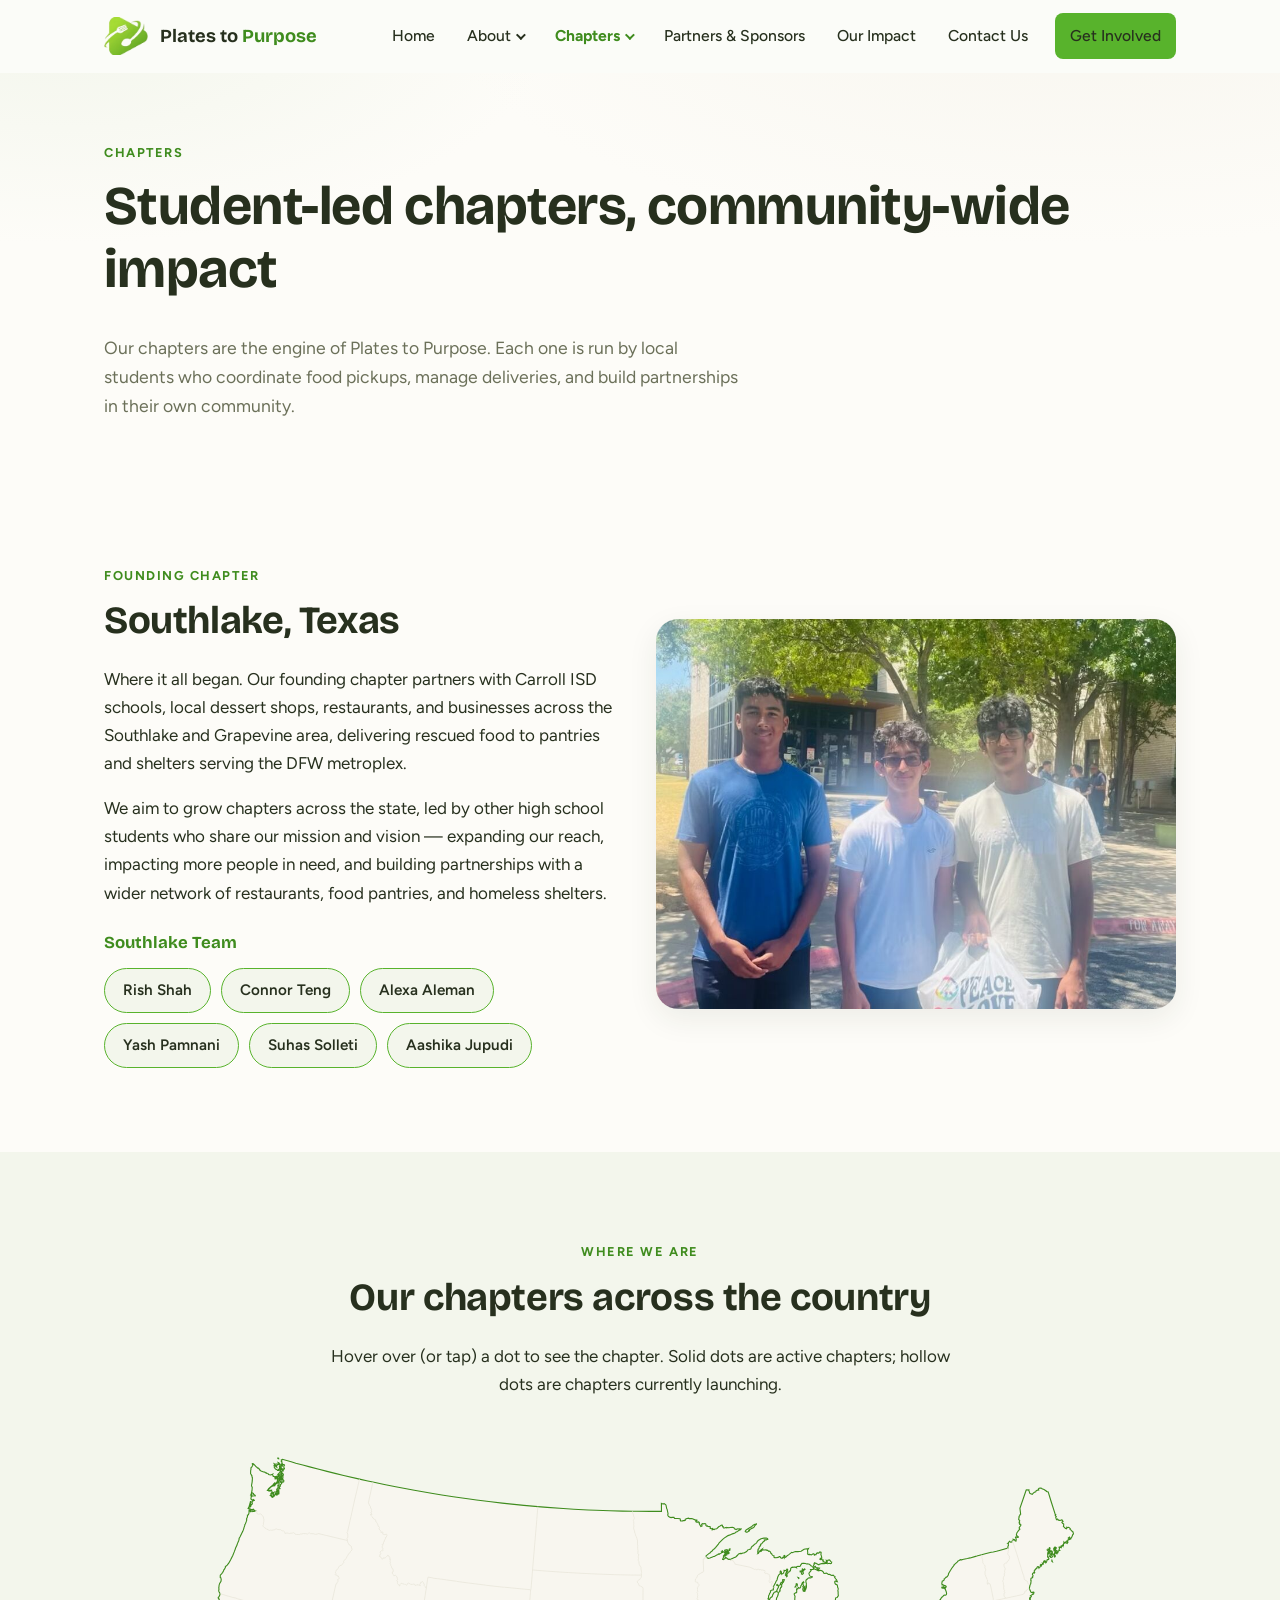
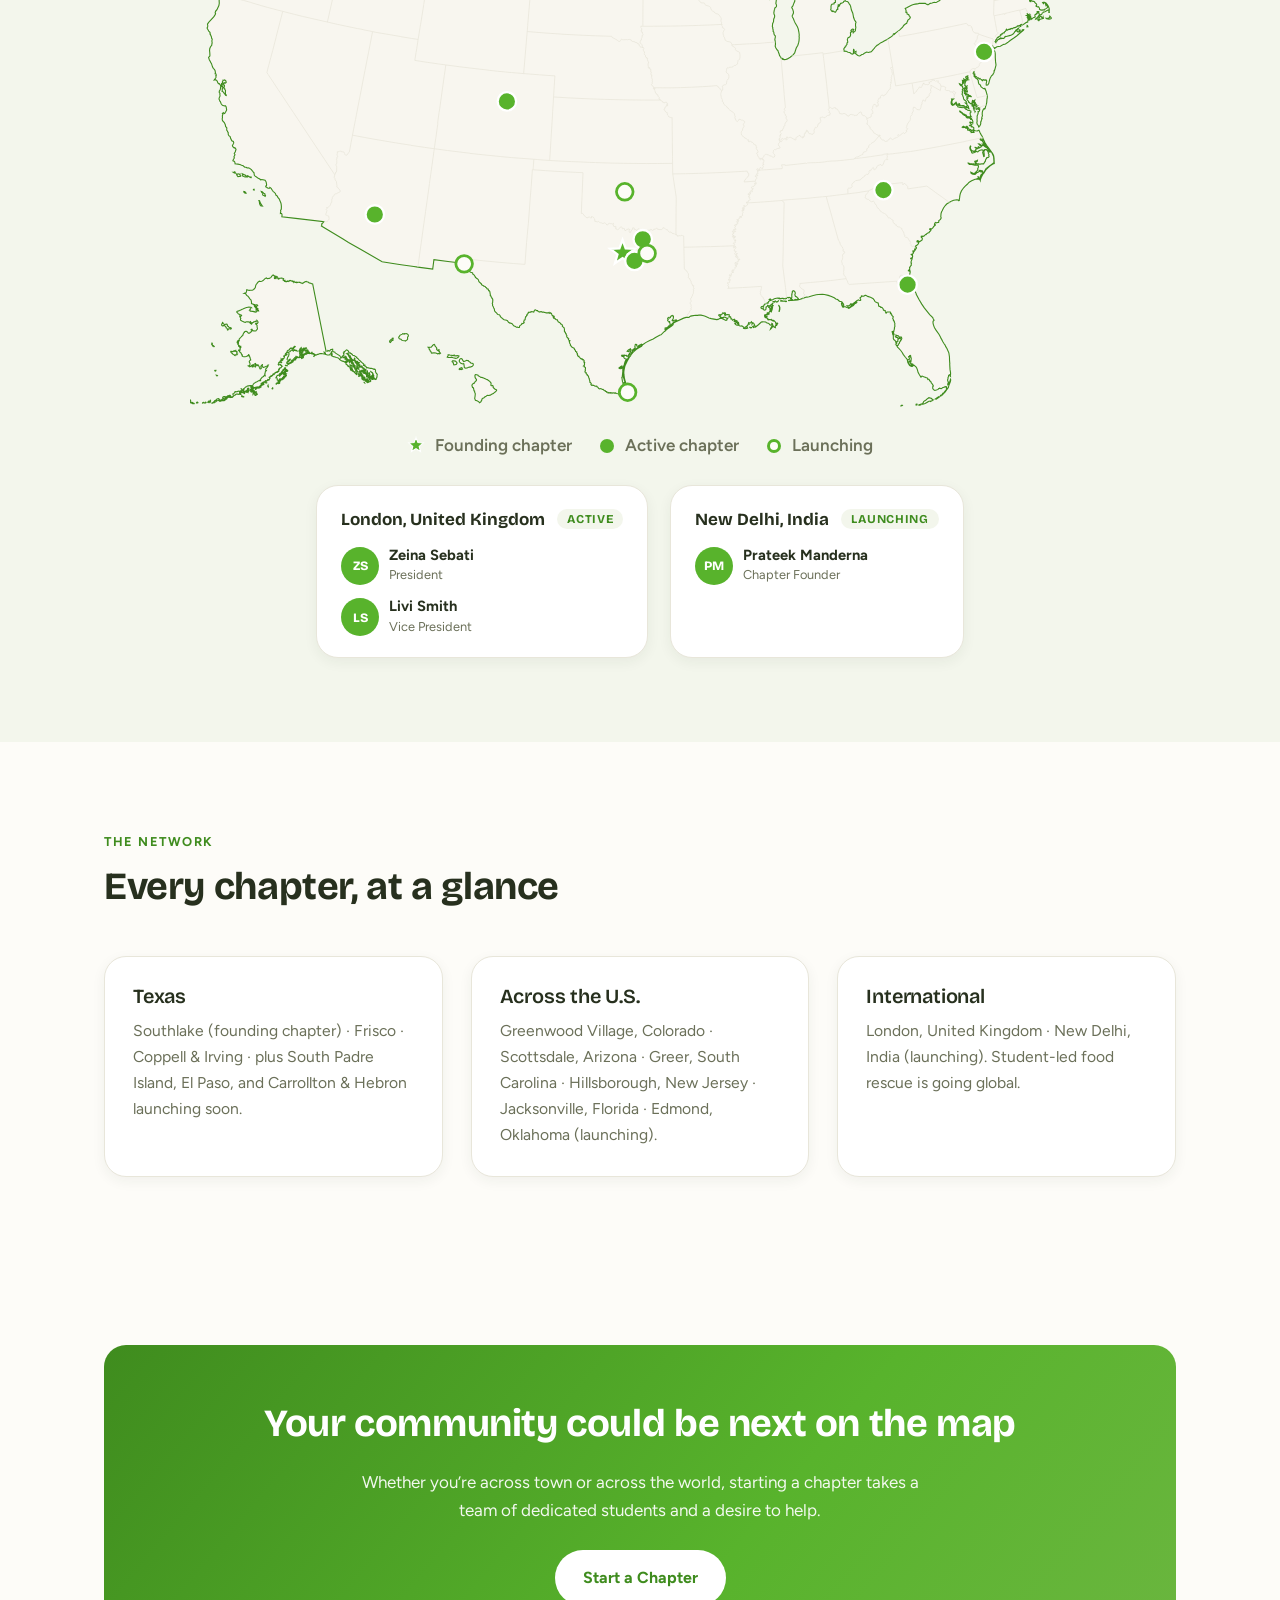
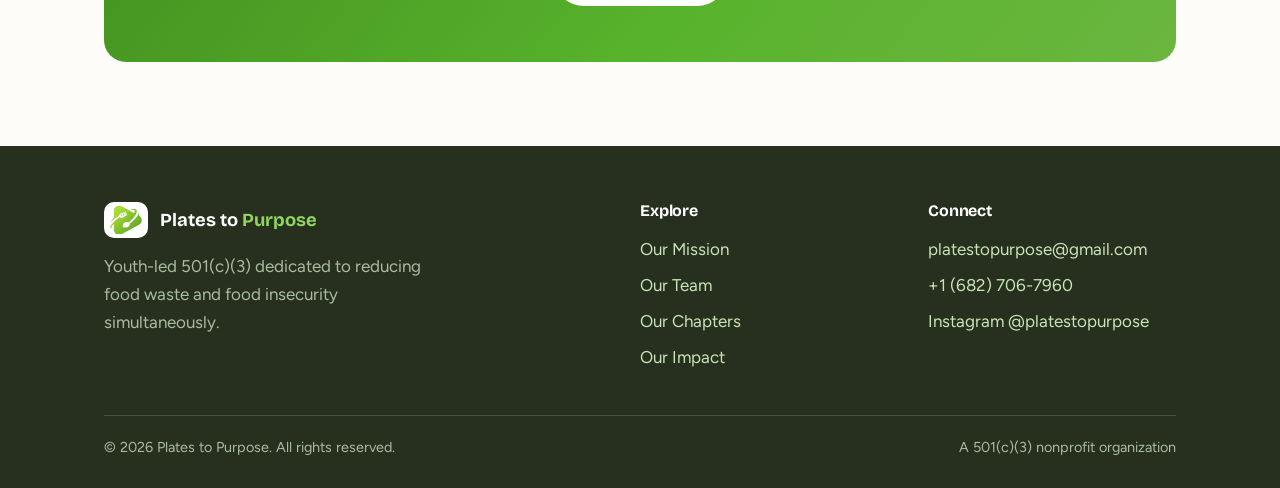
==== chapters.html @ 57e992ac "Plates to Purpose website: nine pages, interactive chapter map, PTP green theme" ====
<!DOCTYPE html>
<html lang="en">
<head>
  <meta charset="UTF-8">
  <meta name="viewport" content="width=device-width, initial-scale=1.0">
  <title>Our Chapters — Plates to Purpose</title>
  <meta name="description" content="Plates to Purpose chapters bring student-led food rescue to new communities.">
  <link rel="preconnect" href="https://fonts.googleapis.com">
  <link rel="preconnect" href="https://fonts.gstatic.com" crossorigin>
  <link href="https://fonts.googleapis.com/css2?family=Bricolage+Grotesque:wght@500;600;700;800&family=Figtree:wght@400;500;600;700&display=swap" rel="stylesheet">
  <link rel="stylesheet" href="css/styles.css">
</head>
<body data-page="chapters">

  <header class="site-header" id="site-header"></header>

  <main>

    <section class="page-hero">
      <div class="container reveal">
        <span class="eyebrow">Chapters</span>
        <h1>Student-led chapters, community-wide impact</h1>
        <p>
          Our chapters are the engine of Plates to Purpose. Each one is run by
          local students who coordinate food pickups, manage deliveries, and
          build partnerships in their own community.
        </p>
      </div>
    </section>

    <!-- ================= FOUNDING CHAPTER ================= -->
    <section class="section">
      <div class="container">
        <div class="grid-2" style="align-items:center;">
          <div class="reveal">
            <span class="eyebrow">Founding Chapter</span>
            <h2>Southlake, Texas</h2>
            <p>
              Where it all began. Our founding chapter partners with Carroll ISD
              schools, local dessert shops, restaurants, and businesses across
              the Southlake and Grapevine area, delivering rescued food to
              pantries and shelters serving the DFW metroplex.
            </p>
            <p>
              We aim to grow chapters across the state, led by other high school
              students who share our mission and vision &mdash; expanding our
              reach, impacting more people in need, and building partnerships
              with a wider network of restaurants, food pantries, and homeless
              shelters.
            </p>
            <!-- Southlake chapter members (names only). To update, edit this list. -->
            <div class="chapter-team">
              <div class="chapter-team-label">Southlake Team</div>
              <div class="chapter-team-names">
                <span>Rish Shah</span>
                <span>Connor Teng</span>
                <span>Alexa Aleman</span>
                <span>Yash Pamnani</span>
                <span>Suhas Solleti</span>
                <span>Aashika Jupudi</span>
              </div>
            </div>
          </div>
          <div class="photo reveal" style="aspect-ratio: 4 / 3;">
            <img src="assets/images/photo-volunteers-outdoors.jpg" alt="Southlake chapter volunteers outdoors">
          </div>
        </div>
      </div>
    </section>

    <!-- ================= CHAPTER MAP ================= -->
    <section class="section section--tint">
      <div class="container">
        <div class="section-intro section-intro--center reveal">
          <span class="eyebrow">Where We Are</span>
          <h2>Our chapters across the country</h2>
          <p>Hover over (or tap) a dot to see the chapter. Solid dots are active chapters; hollow dots are chapters currently launching.</p>
        </div>

      <!-- US map (AlbersUSA projection, viewBox 975x610), generated from
           the us-atlas dataset. To add a chapter dot: copy a <circle> below,
           set data-name, and adjust cx/cy (x grows east, y grows south —
           e.g. Southlake TX is at 468,441 and Hillsborough NJ at 860,223). -->
      <div class="map-wrap reveal">
        <svg class="us-map" viewBox="0 0 975 610" role="img" aria-label="Map of Plates to Purpose chapters across the United States">
          <path class="map-nation" d="M647.957,492.431L651.827,491.507L651.857,491.015L652.902,491.711L652.317,492.309L651.591,492.055L650.334,492.198L648.961,492.644ZM780.172,466.053L780.486,466.261L780.547,468.486L781.029,470.23L780.818,470.698L781.584,471.073L782.145,472.864L782.552,475.034L785.316,482.288L786.61,484.633L786.764,485.616L789.633,491.127L792.751,496.316L795.489,500.397L801.344,507.578L804.655,510.98L805.136,512.143L806.105,513.62L805.009,514.922L804.895,516.005L805.097,517.685L805.859,520.121L806.587,521.891L808.182,524.484L811.529,529.224L813.129,532.224L813.755,533.772L814.205,534.267L815.44,536.814L817.147,539.516L818.005,540.668L818.739,542.392L820.025,544.317L822.084,549.035L822.773,553.532L822.831,556.955L823.146,561.02L823.047,561.762L823.385,567.309L823.928,570.527L823.966,572.087L823.714,573.714L823.855,574.552L823.343,574.188L823.399,573.18L822.969,572.861L821.88,573.533L821.473,575.596L821.088,575.993L821.218,577.223L820.759,578.082L820.859,579.59L821.33,580.157L821.329,581.056L821.82,581.287L821.401,582.392L820.854,582.737L820.936,583.681L822.355,582.683L823.571,578.687L823.953,577.821L824.084,578.601L823.763,580.278L821.971,584.915L821.569,586.584L820.021,588.656L817.949,591.709L816.382,593.252L816.124,593.061L818.253,590.333L819.16,589.403L819.51,588.311L819.477,586.735L819.744,586.066L819.231,585.702L818.603,586.02L818.007,585.61L817.622,586.025L815.189,586.852L814.285,587.799L813.641,588.021L812.178,587.379L810.892,587.839L810.502,588.702L808.568,589.362L806.891,589.745L805.482,588.953L804.689,587.752L804.6,586.225L804.861,585.013L805.311,585L805.017,584.091L803.844,582.382L802.896,581.613L802.941,580.943L802.169,579.853L801.268,579.369L800.648,577.806L800.155,577.532L799.394,577.943L798.436,576.119L796.589,575.799L796.468,575.505L794.821,575.016L793.125,574.201L792.358,574.572L791.886,575.405L790.352,573.177L788.831,570.515L787.969,567.264L787.146,565.257L786.474,564.243L784.116,562.386L783.291,562.332L783.071,561.348L782.134,561.037L782.315,562.261L781.329,562.622L781.07,561.37L780.171,559.292L779.158,558.443L779.308,557.952L780.259,557.871L781.021,558.521L781.369,555.359L780.981,553.733L780.363,553.55L780.25,552.784L780.8,552.507L780.423,551.956L779.567,552.16L779.298,552.846L778.534,553.173L779.529,555.924L778.933,556.402L777.515,556.825L777.292,557.835L777.083,556.399L776.509,555.504L775.018,553.881L772.649,550.758L771.741,549.049L769.987,546.558L767.637,543.974L766.478,543.041L766.033,541.968L765.15,540.897L765.919,541.161L766.072,541.727L767.069,540.999L767.592,539.514L768.377,538.854L769.041,536.839L769.879,536.052L769.673,535.631L770.604,534.987L771.159,533.26L770.594,531.87L768.963,531.692L769.632,533.813L767.975,533.461L768.311,532.747L768.061,531.507L767.597,530.809L764.688,529.828L764.936,531.068L764.225,531.717L765.112,532.318L766.273,532.272L767.36,534.274L766.758,535.183L766.927,536.375L766.714,536.934L765.224,537.262L765.095,537.907L765.7,538.567L765.136,539.234L764.741,538.506L764.66,536.891L763.428,535.397L762.713,534.988L761.985,533.952L761.926,530.392L761.392,529.172L760.667,526.056L761.306,525.947L761.556,527.737L762.08,529.409L762.742,529.454L762.045,526.55L762.587,525.749L762.547,524.949L762.998,524.023L762.895,523.291L763.258,522.259L763.152,521.508L763.665,520.513L763.489,518.751L763.618,517.102L763.013,515.891L763.002,514.792L762.002,514.363L762.172,513.514L761.239,511.503L761.914,510.151L760.132,508.239L760.26,507.611L759.547,506.63L758.833,506.67L759.097,505.985L758.894,505.05L758.366,504.868L754.991,504.883L754.492,505.954L754.009,506.099L753.11,504.256L753.203,503.359L752.133,502.876L751.264,502.817L750.958,501.62L750.314,500.567L749.423,499.802L748.353,499.829L747.887,499.026L746.077,498.324L745.791,496.179L745.338,494.922L744.478,494.898L743.68,494.257L742.725,494.049L741.659,492.989L741.553,492.177L740.834,491.583L740.355,490.642L739.264,489.919L737.151,488.973L734.178,487.938L732.177,486.717L731.414,486.853L729.679,487.721L727.444,487.429L727.458,488.115L725.806,489.676L726.672,491.516L726.529,492.084L725.846,492.305L724.76,492.144L724.348,491.683L722.72,492.313L720.719,493.989L716.464,497.087L716.038,497.098L716.429,496.188L715.7,496.038L715.297,496.851L714.337,497.768L711.806,498.041L712.829,498.885L713.055,499.605L714.229,499.9L716.217,498.628L718.163,497.613L719.864,495.761L720.105,495.988L718.609,497.776L716.741,498.841L714.43,500.407L713.618,500.776L712.84,500.218L711.666,499.921L709.937,499.118L708.586,499.134L707.453,499.812L706.335,498.092L705.726,495.825L706.195,494.948L706.424,496.984L707.043,498.7L707.583,499.071L708.2,498.236L708.058,496.348L706.636,494.447L705.244,493.425L704.025,493.306L702.889,492.646L701.617,491.393L699.628,490.688L697.944,489.515L694.882,487.979L691.444,486.85L687.255,485.909L685.053,485.741L680.692,485.824L678.399,486.147L675.165,486.95L670.716,488.332L668.507,488.831L668,488.682L663.685,490.073L661.088,490.989L658.329,491.7L654.416,492.113L655.608,491.209L656.491,491.643L658.895,490.907L659.047,490.227L657.918,489.384L657.356,488.59L655.881,487.795L655.243,486.086L655.748,484.592L655.412,483.13L654.845,482.238L653.4,481.732L652.431,482.716L652.632,483.444L652.097,484.606L652.234,485.398L651.867,486.056L652.03,488.865L651.578,490.195L650.535,490.36L650.547,489.654L649.085,488.99L648.062,489.386L647.677,488.967L646.453,489.497L646.223,490.142L645.71,489.889L645.073,490.723L643.772,490.297L642.886,490.661L642.49,490.104L641.221,490.065L639.997,490.61L638.315,489.779L638.217,490.334L636.692,489.705L635.159,489.878L633.029,490.563L631.129,491.523L629.075,492.315L629.28,491.244L628.54,490.709L627.597,491.303L628.25,491.59L628.375,492.365L626.701,493.597L626.248,495.194L625.604,495.043L624.713,495.417L623.567,496.179L622.997,496.081L621.877,497.251L621.785,498L620.962,498.348L621.224,499.113L619.235,498.912L618.519,499.838L618.956,501.139L620.235,501.251L621.118,500.704L620.912,501.871L621.519,502.496L622.6,502.796L623.501,502.52L623.885,501.927L624.104,499.937L623.946,499.694L625.561,498.528L625.713,497.657L627.023,498.231L627.928,498.051L627.956,498.46L626.808,499.205L626.853,499.867L627.931,500.124L628.225,501.297L629.261,500.95L629.922,499.3L631.081,499.706L630.876,500.796L629.962,500.861L629.178,501.777L630.723,501.629L630.552,502.208L628.4,502.79L629.406,504.01L630.151,503.527L629.739,504.71L629.069,504.249L628.067,504.104L627.296,505.233L627.358,507.163L626.73,507.304L626.192,505.661L625.415,505.694L625.361,506.988L626.356,508.053L625.394,507.474L624.399,507.444L623.857,507.813L622.79,507.767L624.112,508.44L624.154,509.063L622.465,508.219L622.498,508.705L623.387,509.271L622.557,509.6L622.672,510.256L623.497,510.905L624.925,511.023L624.884,511.456L625.764,511.865L625.739,512.531L626.295,513.391L626.893,512.764L627.275,513.148L628.835,513.079L630.014,513.66L630.186,513.062L631.728,514.731L632.446,513.82L634.302,515.854L634.385,517L634.83,517.222L636.067,516.585L636.622,517.345L634.94,517.761L634.845,518.412L635.985,518.387L635.491,519.439L634.676,519.03L633.958,520.956L634.162,521.8L632.618,521.208L632.4,520.15L631.809,519.88L629.793,522.716L628.781,523.586L629.189,522.251L629.79,521.643L630.08,520.685L630.691,520.233L630.617,519.184L631.225,518.692L631.084,517.706L630.341,517.29L630.142,518.514L629.045,519.157L628.154,518.653L627.057,517.225L624.588,516.554L623.82,515.726L619.807,515.347L618.974,515.674L615.745,518.67L612.614,521.108L612.105,520.943L612.341,520.129L611.469,519.87L611.279,519.081L611.702,518.997L610.733,517.104L609.921,516.626L609.284,516.683L609.387,517.223L608.861,517.957L608.915,516.471L608.142,515.423L607.293,516.722L606.284,516.507L605.812,516.963L605.281,516.389L604.885,516.938L605.665,518.123L604.809,518.094L604.341,518.647L604.117,519.713L603.54,519.609L603.247,520.738L602.665,520.536L601.35,521.252L601.004,522.753L599.849,522.504L600.182,522.077L599.187,520.824L597.849,519.783L597.081,520.077L595.212,519.765L594.468,519.16L592.681,519.017L591.52,518.587L590.327,517.476L591.165,517.161L591.605,516.008L592.184,516.213L593.086,517.182L593.561,516.729L593.558,518.056L594.639,518.332L594.252,516.323L592.558,515.16L592.517,514.343L591.73,514.246L591.132,515.076L590.223,515.374L590.326,514.569L589.624,514.74L589.799,513.97L590.41,513.394L589.664,512.65L587.658,513.723L586.876,512.199L586.175,512.388L585.643,510.11L583.804,510.176L584.199,509.514L584.193,507.855L581.92,507.646L581.01,507.881L579.631,508.684L579.088,507.595L579.618,506.771L580.185,506.805L580.005,505.915L578.869,505.808L577.9,506.28L577.249,505.917L577.141,506.702L575.476,507.475L574.515,508.178L574.066,507.572L572.808,507.935L572.833,508.558L573.492,509.117L574.77,509.221L574.158,509.832L574.774,511.036L576.171,510.569L576.539,510.904L575.631,511.215L576.072,511.587L573.813,511.797L572.011,512.825L570.602,513.056L564.752,512.044L562.247,511.313L558.152,509.478L556.507,508.906L553.588,508.214L551.254,508.185L550.273,508.486L547.727,508.418L543.643,509.01L542.448,509.293L540.634,510.369L540.64,510.641L537.386,510.654L534.785,511.487L525.79,515.697L523.821,516.914L523.126,517.976L522.059,517.854L523.602,516.45L524.228,515.525L525.15,515.531L525.782,515.152L526.336,514.247L526.978,514.549L527.755,514.381L526.676,513.325L522.866,514.432L522.293,513.933L523.473,512.163L523.735,510.599L523.715,509.156L522.866,509.07L522.506,508.626L521.313,509.207L520.616,510.015L520.345,510.993L519.289,511.474L518.855,510.582L517.591,511.473L517.457,512.157L518.1,512.774L517.403,513.756L518.122,514.82L519.543,515.136L519.13,516.193L519.915,516.574L520.074,518.092L519.948,519.399L519.386,520.01L518.744,519.822L517.409,521.22L515.856,522.501L515.638,521.997L514.715,522.161L514.587,523.876L515.019,524.379L515.937,523.513L517.775,522.229L517.984,521.856L520.238,519.903L521.298,519.442L521.287,518.565L523.137,518.833L521.732,520.04L517.356,523.071L515.661,524.431L515.38,524.921L513.114,526.712L510.28,529.516L509.209,529.678L504.29,532.542L501.79,534.105L497.995,535.84L493.619,538.013L491.173,539.698L490.237,540.511L489.152,541.945L485.328,544.08L483.59,545.389L480.177,548.372L477.84,551.126L477.027,552.728L476.002,553.862L473.56,558.122L471.768,561.92L470.934,564.371L470.153,568.082L469.977,570.172L470.021,572.168L470.549,576.146L471.519,580.166L472.365,582.77L473.484,587.213L474.232,592.247L473.727,591.333L473.394,588.488L472.558,584.823L471.789,581.872L470.032,581.538L471.36,581.035L470.723,579.42L470.307,577.73L469.673,576.017L469.483,573.962L469.596,571.29L469.558,568.926L470.436,563.588L471.648,560.114L473.064,557.262L474.095,555.916L474.84,554.237L475.427,553.564L475.293,552.65L476.252,550.992L477.56,550.268L478.219,549.401L479.542,546.948L481.57,545.839L482.155,544.814L483.307,544.785L485.84,542.762L487.499,541.82L489.227,541.381L488.943,540.544L489.592,539.983L488.948,539.669L487.794,540.46L486.353,541.132L485.558,541.905L484.335,541.994L483.909,541.213L483.918,540.047L482.627,539.803L482.191,540.403L482.178,542.035L481.814,542.518L482.239,543.319L481.945,544.016L480.496,545.091L479.26,546.265L478.684,546.278L477.393,545.682L477.186,544.844L474.868,546.003L473.626,547.289L475.135,547.735L476.878,546.648L477.439,548.092L476.929,548.533L474.134,552.83L473.266,552.858L472.846,551.785L471.326,551.958L471.042,551.605L468.726,551.785L467.935,551.539L467.49,552.27L468.347,552.905L469.432,552.941L470.232,552.622L469.924,553.861L470.417,554.799L471.494,555.475L472.72,555.841L471.305,558.655L470.31,562.229L469.408,564.271L467.945,564.773L467.428,565.288L466.633,564.926L467.658,564.535L467.894,563.395L467.313,563.328L466.867,563.922L464.733,565.34L465.014,565.965L466.756,566.305L468.587,565.597L469.17,565.567L468.772,567.809L468.99,567.89L468.639,571.799L468.139,575.8L467.845,575.854L468.509,580.316L469.077,581.582L469.127,583.208L469.787,583.237L471.42,587.418L471.781,587.984L471.105,588.883L471.391,589.544L471.301,590.741L471.872,592.14L473.345,592.372L473.411,593.049L474.301,592.712L474.419,595.167L472.721,595.01L471.758,595.152L471.753,595.519L470.198,595.729L469.726,597.634L468.25,597.4L467.744,596.62L466.635,596.544L466.209,595.475L465.397,595.385L464.1,593.47L461.815,593.197L461.015,592.544L459.757,592.694L459.246,592.375L457.542,592.669L457.254,592.315L456.295,592.314L456.061,592.869L455.336,592.254L453.854,592.492L453.274,592.054L452.821,592.468L451.797,592.058L451.221,591.465L451.454,590.987L450.274,590.939L450.074,590.084L448.968,590.076L447.457,588.587L446.789,588.782L444.973,587.806L443.562,588.192L442.624,587.489L441.558,586.124L440.827,585.948L440.699,585.306L440.118,585.057L438.786,585.307L437.27,584.351L436.386,584.381L435.81,583.976L434.917,584.314L434.283,583.443L434.755,582.49L434.057,581.384L433.258,581.106L433.101,579.203L432.689,578.376L432.521,576.841L431.952,576.337L431.911,575.387L431.441,574.131L430.228,573.256L430.395,572.661L429.463,572.124L428.977,571.39L429.356,571.016L428.585,570.097L427.934,569.938L427.897,568.928L428.356,568.344L428.184,567.058L428.495,566.507L428.265,564.83L427.118,564.304L427.217,563.59L426.353,563.344L427.029,562.787L427.453,561.134L427.257,560.525L427.59,559.373L426.654,559.145L427.072,557.685L426.244,556.528L425.727,556.78L425.253,555.869L424.588,556.193L423.965,555.412L423.237,555.5L422.003,553.704L421.361,553.465L421.173,552.719L420.588,552.87L419.895,552.104L419.934,551.134L419.449,550.609L419.699,549.822L418.799,548.852L418.981,547.946L417.768,547.585L417.33,545.992L416.628,545.515L416.11,544.131L413.637,542.993L413.395,541.951L412.89,541.967L412.007,540.78L412.184,540.048L411.052,538.051L411.309,537.148L410.699,536.361L411.37,535.827L410.519,535.574L409.917,534.631L410.239,533.887L409.262,533.296L409.363,532.658L408.316,532.064L408.077,531.059L408.258,530.269L407.71,529.736L407.493,528.304L407.065,528.264L406.506,526.522L405.936,526.475L405.553,525.54L405.697,524.066L405.3,521.98L404.064,521.022L403.392,520.208L403.619,519.946L403.049,518.533L401.457,517.652L401.345,517.061L400.186,516.103L398.935,515.55L398.1,513.867L398.122,513.458L396.303,512.95L395.925,512.071L394.305,511.845L394.579,510.747L394.507,509.474L394.159,509.357L393.663,510.638L393.268,510.089L393.467,509.065L392.296,508.472L391.497,506.317L390.929,506.363L390.33,505.703L389.384,506.137L388.941,505.251L388.346,505.744L385.721,505.842L384.418,505.157L383.986,505.287L382.954,504.794L381.387,504.971L380.57,504.45L379.363,504.511L379.054,504.921L377.248,504.395L376.536,503.371L375.617,503.37L374.26,502.498L373.251,502.783L372.401,504.896L370.03,504.363L369.346,505.039L368.867,504.791L367.273,505.306L366.793,505.077L366.155,506.087L366.265,506.545L365.292,507.258L365.223,508.23L364.729,508.195L364.506,509.332L363.687,509.86L363.711,510.506L363.135,511.598L363.204,512.619L362.783,513.527L362.067,513.573L361.753,514.956L361.347,515.65L362.025,516.129L361.617,516.841L360.286,517.486L359.587,517.279L358.994,518.543L357.725,519.289L357.175,519.951L356.769,521.56L355.761,521.641L354.575,521.258L353.492,521.39L352.565,520.42L350.682,519.805L348.935,517.499L347.283,516.722L346.561,516.821L345.061,515.956L343.907,514.357L343.025,513.815L340.297,513.177L339.139,512.532L337.896,511.233L337.138,510.934L335.93,509.245L335.971,508.779L335.061,507.781L333.591,507.515L332.79,506.916L332.496,506.224L330.515,504.521L329.956,503.629L329.656,501.448L328.911,500.284L328.525,499.074L327.723,497.766L327.828,496.62L327.439,495.467L327.988,494.107L327.874,493.038L328.112,491.982L327.743,490.615L327.028,489.961L326.897,489.086L326.059,488.244L326.043,487.654L325.197,486.908L325.397,486.279L324.813,482.752L324.398,481.929L323.57,481.772L322.973,479.929L321.93,479.83L321.079,478.453L320.264,478.178L320.101,477.691L319.123,476.928L318.283,476.925L317.85,476.333L315.773,475.362L315.849,474.603L313.029,472.003L312.34,469.831L311.583,469.026L310.391,468.394L309.835,467.688L309.217,467.585L309.151,466.87L307.709,464.636L306.401,463.811L306.236,462.731L305.337,462.007L303.905,461.717L301.659,459.942L301.087,458.148L300.451,457.607L300.182,456.239L299.479,454.409L298.949,453.544L297.729,452.661L296.934,452.948L296.269,452.066L281.617,450.377L264.246,448.217L262.932,458.388L246.854,456.259L242.467,455.608L228.677,453.635L219.902,452.331L208.124,450.486L185.179,437.212L171.731,429.468L165.321,425.579L142.33,411.734L142.919,410.533L142.65,410.139L142.948,408.999L143.544,408.799L145.076,407.046L116.812,403.697L99.511,401.661L99.735,399.742L99.405,398.421L98.96,397.918L97.93,398.147L98.017,396.84L98.392,395.497L98.04,394.593L98.902,393.562L99.007,390.347L98.701,387.722L98.343,386.554L96.552,382.258L95.175,380.712L94.743,379.584L93.921,378.648L93.32,378.549L92.496,376.442L91.053,374.916L90.203,374.414L89.148,373.016L87.908,370.948L86.515,369.831L86.171,370.697L84.692,370.809L83.579,370.261L83.039,369.627L82.086,369.277L81.999,368.489L82.743,367.981L83.005,367.176L82.624,364.741L82.201,363.347L81.325,362.125L79.051,361.554L77.582,361.358L76.373,361.79L75.64,360.842L73.894,360.089L71.767,358.37L70.997,358.139L69.69,356.741L69.259,353.778L68.659,353.426L67.811,352.14L67.538,352.132L66.556,350.568L65.318,349.749L65.027,349.27L62.979,348.67L61.829,348.863L60.788,348.091L59.319,347.917L57.225,346.161L55.742,345.777L54.848,345.241L51.978,344.636L48.775,344.242L48.866,343.636L48.36,342.162L47.481,341.32L46.689,341.191L46.465,340.481L48.02,337.986L47.616,336.659L48.728,334.534L47.911,333.22L49.067,331.187L49.836,328.544L48.97,327.175L48.113,326.804L47.815,327.152L46.373,325.648L45.917,324.548L47.22,322.231L47.347,321.247L46.918,320.053L45.275,319.326L44.084,316.927L43.463,314.701L42.073,313.814L41.339,312.269L41.443,310.646L40.676,309.478L40.427,308.655L39.726,307.749L39.864,305.767L39.731,305.017L38.624,304.12L38.226,301.887L37.15,299.671L35.418,297.882L34.966,296.837L34.889,295.181L35.174,294.403L35.022,292.296L35.635,290.588L35.033,290.093L36.05,288.865L36.971,289.899L37.691,289.487L38.449,288.452L39.691,285.918L39.173,282.729L38.656,281.706L38.093,281.324L37.386,281.698L35.101,281.015L33.729,279.237L32.914,276.92L32.144,276.333L32.187,275.711L31.46,274.276L31.548,273.032L32.553,270.678L32.294,268.783L32.452,267.764L31.79,267.288L31.599,266.557L31.885,265.329L32.338,264.906L32.878,263.484L33.236,260.843L34.246,260.559L35.269,260.687L35.507,261.246L35.462,263.034L34.861,263.047L34.96,265.265L34.691,265.741L36.228,266.649L37.46,268.634L37.979,268.678L38.505,270.115L39.261,270.266L39.104,269.404L38.467,268.836L38.316,267.014L38.469,264.828L37.469,263.441L37.593,262.535L36.384,261.659L37.333,260.415L37.271,259.006L36.347,258.764L35.858,257.232L36.298,257.542L36.989,257.207L37.205,256.45L38.355,256.818L39.176,256.253L38.947,254.735L37.597,253.451L36.642,253.792L35.755,253.661L35.623,254.586L35.069,255.369L35.709,256.596L34.84,256.859L34.357,257.622L35.217,259.014L34.713,259.157L34.196,258.415L34.24,259.882L33.235,259.921L32.89,259.044L31.632,257.433L30.771,257.431L29.732,255.758L29.411,254.579L28.555,253.654L27.623,253.219L26.221,253.486L27.775,251.336L28.222,250.482L27.999,248.531L28.535,248.277L27.949,246.671L27.225,246.664L27.535,245.381L27.091,243.076L26.162,241.757L25.42,241.149L24.446,239.548L23.196,235.564L22.515,234.766L22.263,233.849L20.903,231.594L20.116,228.975L21.398,227.757L21.576,226.947L21.449,224.32L21.189,221.714L21.367,219.61L22.108,217.799L23.631,215.545L23.628,214.476L23.997,213.251L23.687,211.268L24.063,209.162L23.319,208.197L23.277,207.054L21.965,203.922L21.585,203.684L21.831,202.875L21.605,201.922L20.49,200.923L18.473,197.198L19.072,196.087L19.242,194.699L18.906,193.073L20.001,191.394L21.452,189.598L25.435,185.369L26.622,183.78L27.713,181.667L27.226,180.758L27.724,178.917L27.968,178.951L29.175,177.285L31.268,172.911L31.698,170.455L31.564,167.786L31.652,165.842L31.11,165.758L30.44,164.444L31.442,163.231L32.361,161.254L32.573,159.944L31.683,158.542L31.14,157.245L31.136,155.828L31.441,155.244L31.107,153.478L31.407,152.913L31.371,151.608L31.985,149.211L33.575,146.683L33.795,144.555L33.331,142.627L32.718,142.396L32.807,139.899L34.179,138.477L35.414,136.889L36.233,135.439L36.533,134.465L37.503,133.124L38.413,131.374L38.317,130.484L39.58,129.786L40.278,129.119L41.936,126.924L43.884,123.569L46.342,118.528L48.017,114.437L49.311,110.988L49.246,110.805L50.923,107.29L51.26,105.983L52.694,102.662L53.217,100.943L53.162,100.13L54.121,98.565L56.069,94.526L57.172,92.474L58.28,89.61L58.488,88.328L59.269,86.344L59.44,84.991L59.849,84.626L61.116,81.426L61.491,79.992L61.124,79.047L61.941,77.524L62.301,75.945L62.176,74.991L63.247,74.583L63.916,72.569L63.977,68.665L64.991,70.577L65.67,71.067L65.721,70.31L67.021,70.499L67.495,70.296L67.933,70.996L68.756,70.614L69.567,70.856L70.933,70.229L69.145,69.512L69.172,68.83L68.558,68.524L67.844,68.939L67.198,68.541L65.885,69.181L65.438,68.904L64.721,67.183L64.227,66.871L63.583,67.63L62.987,67.652L64.097,65.165L64.852,62.875L65.57,59.743L65.924,61.089L65.251,62.915L64.693,65.529L65.609,65.807L65.872,65.135L65.559,64.227L65.903,63.093L66.34,63.977L67.561,62.661L67.192,60.195L68.019,59.593L69.658,59.013L68.954,58.049L68.481,58.454L67.504,58.199L67.589,58.691L66.753,58.357L65.93,57.213L66.187,56.175L66.335,53.582L66.808,53.564L66.834,54.627L67.598,54.23L70.732,53.902L70.349,53.239L68.663,52.262L68.81,51.394L67.448,50.696L66.886,51.011L66.803,52.812L65.829,52.941L66.205,52.285L67.159,48.398L67.413,44.907L66.593,43.034L67.294,39.055L67.468,37.548L67.599,34.308L67.067,33.415L67.17,32.333L66.565,31.68L66.479,31.026L65.646,30.18L65.648,27.953L65.808,25.959L66.165,24.997L65.911,23.785L66.872,22.911L68.134,20.513L67.407,19.356L67.69,19L68.582,19.257L70.355,20.919L71.662,22.615L72.18,22.795L73.266,23.916L73.648,23.791L75.484,25.462L75.319,25.816L76.924,27.131L79.801,28.222L80.975,28.313L82.398,29.485L82.976,29.274L83.402,29.764L84.702,30.01L85.157,30.79L87.325,31.39L89.395,30.569L89.106,30.968L90.036,32.086L90.16,33.028L91.147,32.975L92.016,33.328L91.685,33.876L92.315,34.462L92.05,35.572L92.61,35.614L93.053,34.676L92.498,33.831L92.714,33.089L93.497,32.753L94.657,32.887L94.648,33.508L93.675,33.911L93.934,34.992L94.335,34.987L94.698,34.126L95.3,34.019L95.187,35.997L94.341,35.954L94.697,36.902L94.702,38.473L95.278,39.061L94.721,39.404L93.885,39.123L93.765,39.934L92.672,40.343L91.588,42.306L90.797,42.258L91.989,40.327L91.762,39.919L90.211,41.503L89.713,42.427L88.22,43.403L85.207,46.214L83.866,48.223L84.549,48.262L85.703,48.862L86.489,48.547L87.699,48.557L88.065,47.896L85.386,48.366L84.628,47.599L88.089,44.051L90.135,43.154L91.824,43.079L92.375,41.768L93.615,40.656L95.62,39.864L95.662,37.924L96.612,39.002L96.358,42.691L95.191,42.357L95.137,43.147L95.646,43.575L95.135,44.556L95.405,45.016L95.123,46.002L94.176,46.496L93.92,47.188L94.633,47.715L93.845,48.456L93.06,49.984L93.161,50.437L92.323,51.345L92.435,52.365L91.211,53.607L90.187,51.739L91.13,50.074L90.051,50.61L89.392,51.691L90.548,53.699L89.928,53.843L89.723,54.753L88.995,55.067L88.387,53.963L87.885,51.698L88.725,51.195L89.108,50.075L88.869,49.502L88.594,50.451L87.646,51.326L87.631,52.775L87.051,53.576L87.821,53.517L88.053,54.916L89.38,55.743L90.167,55.224L90.344,54.609L91.125,54.51L91.976,53.161L92.793,52.327L92.846,51.737L93.872,53.2L94.539,52.887L94.517,52.155L96.139,51.932L96.404,51L96.285,49.798L95.917,49.471L96.422,48.91L96.102,48.014L96.107,46.585L97.478,46.211L96.511,44.768L97.795,43.484L97.959,41.7L98.998,41.071L100.104,38.993L101.399,38.858L101.71,37.559L101.091,36.922L100.332,34.978L100.776,33.618L100.509,32.558L99.74,32.258L99.771,32.749L99.043,33.104L99.214,34.499L99.898,35.699L99.766,36.364L98.845,34.393L98.234,34.138L98.173,32.955L98.688,31.556L99.763,31.381L100.488,32.03L101.237,31.4L100.949,30.415L99.716,29.159L99.289,28.073L99.549,27.365L97.852,27.539L97.661,26.822L98.111,26.048L97.339,26.166L97.705,25.489L99.111,25.332L99.713,25.806L99.924,26.85L100.957,27.005L101.006,24.852L101.928,24.996L102.37,24.44L101.621,22.902L101.71,21.604L102.361,20.909L101.842,20.159L100.923,20.015L100.131,20.609L100.366,21.56L99.587,20.533L100.309,19.598L99.921,18.985L99.376,19.109L99.672,17.89L98.867,16.575L99.552,16.352L99.484,15.611L98.894,15.119L100.015,14.362L109.586,17.094L114.609,18.619L122.198,20.605L129.659,22.652L139.602,25.259L148.461,27.518L157.129,29.651L166.489,31.911L183.61,35.912L192.646,37.895L198.097,39.053L210.479,41.687L222.797,44.095L232.873,46.129L242.988,47.957L261.529,51.225L272.796,53.064L285.205,54.945L302.769,57.473L310.329,58.492L326.001,60.476L338.201,61.879L345.889,62.74L361.714,64.342L367.854,64.915L376.856,65.689L386.992,66.532L404.367,67.777L415.815,68.481L420.784,68.757L431.213,69.263L439.86,69.66L447.158,69.938L454.783,70.169L468.628,70.501L479.5,70.683L483.99,70.753L498.38,70.822L510.769,70.784L510.692,62.149L512.151,62.846L513.653,62.446L515.225,63.447L515.664,64.114L516.468,67.989L516.852,68.465L517.891,73.284L517.584,74.617L517.816,75.655L518.587,76.472L520.176,77.316L521.484,77.527L521.913,77.153L524.307,77.324L524.926,78.431L528.246,78.5L530.866,78.847L531.331,80.11L531.189,81.058L531.522,81.282L533.809,81.189L534.075,80.893L535.274,80.901L536.517,80.482L536.438,79.558L538.209,78.623L540.32,78.215L540.822,78.625L543.705,78.536L547.686,80.295L549.099,80.169L549.187,81.111L548.156,81.283L547.963,82.004L548.857,82.571L551.084,82.24L551.94,83.251L551.637,83.919L552,84.852L553.405,87.253L554.752,86.679L554.252,85.075L554.928,84.179L555.755,84.359L558.036,83.957L558.945,84.769L558.889,86.028L559.852,86.779L560.61,86.573L561.133,87.246L563.384,87.32L563.716,88.601L563.524,89.209L564.639,89.564L565.888,89.255L565.791,90.711L566.972,90.113L567.76,90.501L568.779,89.988L570.627,89.567L573.035,87.259L573.952,86.96L574.63,86.305L575.966,85.653L576.745,85.863L576.815,87.155L577.764,87.432L577.463,87.952L578.061,88.847L578.941,88.857L580.826,88.189L581.187,88.73L582.539,88.361L583.984,88.625L585.009,88.312L587.628,87.997L589.25,88.438L589.823,89.68L591.753,90.584L592.531,89.855L593.616,89.61L594.354,89.948L595.607,89.748L596.234,90.055L597.575,89.537L596.169,90.718L595.594,90.369L595.419,91.04L594.505,91.391L593.152,92.605L591.161,93.392L590.437,94.156L587.631,95.184L585.052,96.387L584.233,96.552L581.969,97.556L581.765,97.839L579.036,99.486L577.077,101.125L573.28,104.874L572.406,106.257L569.525,109.855L568.146,111.319L566.737,112.182L565.367,113.954L564.764,114.195L563.274,115.873L562.725,116.092L559.428,118.836L558.945,119.341L559.432,120.293L560.253,121.153L561.398,121.687L563.294,121.391L565.992,120.259L567.031,119.686L568.038,119.639L570.656,118.152L572.027,117.56L572.337,117.039L573.308,117.417L573.666,116.757L575.052,116.492L576.208,115.07L577.001,115.261L577.746,114.541L578.307,114.589L579.732,116.085L579.032,117.601L577.772,119.186L578.352,120.574L577.493,121.301L576.956,122.828L577.702,123.099L579.978,121.555L580.2,120.492L582.671,122.454L583.424,122.839L583.917,122.616L585.349,123.058L586.369,122.219L587.038,122.121L589.165,121.038L591.251,120.247L592.89,118.644L593.872,117.336L594.731,116.755L596.552,116.304L597.411,116.577L598.994,115.944L600.226,115.918L603.024,114.262L604.565,112.323L605.782,112.137L607.363,111.573L607.864,110.778L608.068,109.77L609.362,108.409L610.116,108.04L611.658,106.327L612.898,105.783L613.976,104.61L614.503,103.518L615.529,102.426L618.6,100.524L621.651,99.783L624.422,99.682L625.757,100.324L625.889,101.188L625.272,101.144L624.373,101.689L623.302,101.528L622.158,101.82L622.511,102.704L620.834,103.954L619.325,105.928L618.303,106.401L618.143,107.853L617.74,107.711L617.433,108.748L616.696,109.314L616.523,110.631L615.93,111.613L615.438,111.769L615.022,114.995L615.437,115.975L614.988,116.692L615.598,116.586L616.579,114.813L616.678,113.948L617.088,114.168L618.578,112.489L620.068,111.529L619.488,112.648L618.858,113.167L618.143,114.725L619.682,112.963L621.101,112.495L621.901,112.681L623.96,112.487L624.845,112.996L625.277,112.803L626.282,113.397L626.794,114.113L627.611,113.827L628.945,114.937L629.217,116.102L630.25,116.965L630.667,117.845L631.535,118.722L632.623,118.916L632.65,120.455L633.315,120.941L634.798,121.098L637.132,120.685L638.452,119.721L639.082,119.818L639.999,121.136L640.721,121.594L641.793,121.568L642.155,120.635L643.063,120.683L643.639,121.369L643.732,120.012L643.24,119.026L644.097,118.551L644.549,119.131L644.32,120.247L645.322,120.656L646.638,119.118L648.752,117.693L651.827,115.229L652.483,115.57L655.799,114.399L658.396,114.432L660.354,114.277L662.011,113.957L665.279,111.928L666.588,111.545L668.273,111.488L670.022,111.011L668.986,112.774L669.176,115.392L669.389,116.247L668.985,116.666L669.601,117.592L670.513,117.642L670.98,117.275L671.374,117.737L672.205,117.581L673.218,118.009L675.005,116.838L675.74,116.828L676.462,117.641L676.487,118.324L677.819,117.614L678.226,117.702L678.632,116.379L679.635,115.787L680.964,115.995L681.556,115.745L681.909,114.937L683.427,114.846L683.778,115.389L683.462,117.388L684.144,119.653L684.43,121.479L682.811,121.721L682.518,123.032L683.388,123.159L683.618,122.718L684.468,122.69L685.009,123.367L686.121,123.599L685.489,124.464L687.02,125.741L687.697,125.674L688.932,126.399L689.287,125.608L690.16,126.182L690.545,125.622L689.398,123.808L690.22,123.996L692.488,123.446L693.199,123.647L694.216,125.3L695.194,125.779L694.795,127.088L694.059,127.578L692.442,127.025L690.739,127.56L688.891,126.974L688.302,127.285L686.781,127.459L685.207,127.206L681.895,128.129L681.23,128.76L678.985,127.681L678.029,126.856L677.315,127.079L676.514,126.587L676.047,127.447L676.277,128.419L675.507,129.138L675.667,130.002L676.319,131.159L675.689,131.626L674.239,130.975L673.999,130.395L672.732,129.819L672.383,129.272L671,128.179L668.76,127.536L668.044,127.755L666.081,127.018L665.08,127.229L664.299,126.866L664.061,127.284L662.969,127.19L661.723,128.796L660.92,130.313L660.43,130.523L658.578,130.273L657.313,130.702L656.908,131.176L657.091,131.823L655.718,131.244L654.499,131.039L653.174,131.452L652.588,131.297L651.339,131.895L650.689,132.784L650.701,134.016L650.334,135.463L649.535,135.465L649.215,136.261L648,136.677L647.749,137.602L647.019,137.734L647.106,138.606L646.443,138.848L646.787,140.009L645.591,139.5L645.005,138.774L645.634,138.184L645.625,137.519L646.189,136.857L646.169,136.076L646.912,136.081L647.592,134.31L647.339,133.494L646.642,133.368L645.769,134.922L643.576,134.667L643.842,135.639L643.195,136.622L643.017,137.735L641.376,138.499L641.142,139.05L640.73,138.326L640.799,137.243L640.449,135.966L639.937,135.388L639.407,135.81L639.343,138.164L639.535,138.38L637.878,139.612L636.635,142.252L635.928,145.174L634.962,146.535L634.018,148.813L631.979,152.403L632.378,153.014L631.906,154.192L631.986,155.752L629.888,156.191L628.751,157.073L629.002,157.972L628.469,159.174L627.977,159.51L627.482,161.179L626.861,162.055L626.629,164.113L626.843,164.585L626.175,165.622L627.398,166.342L628.079,166.147L628.394,165.081L629.786,163.707L630.357,163.598L631.114,162.297L631.053,161.597L632.607,158.853L634.037,158.02L634.681,158.099L635.252,157.381L636.17,157.926L635.744,157.062L636.261,155.114L637.612,152.854L637.833,150.874L638.527,150.908L639.668,150.175L639.618,149.023L640.478,147.767L641.738,147.707L641.784,149.407L640.88,149.59L641.027,152.359L640.414,153.201L639.949,153.166L639.759,154.223L639.051,155.308L639.416,156.117L638.741,156.945L639.017,157.429L638.043,158.166L637.408,159.44L637.103,161.174L636.314,163.344L635.841,163.897L635.431,165.15L634.686,170.476L635.37,172.26L635.378,173.653L634.753,174.514L633.498,175.528L633.43,176.751L633.028,177.513L632.49,180.742L632.746,182.33L633.298,183.264L633.355,185.263L632.328,187.672L632.147,190.36L631.154,192.549L630.885,195.639L631.483,197.083L631.252,197.85L631.865,199.469L631.548,200.618L632.478,201.758L632.621,203.418L633.081,204.618L634.128,205.688L634.042,207.448L633.57,209.595L634.171,212.397L634.262,214.831L633.949,216.769L634.729,218.848L636.183,221.027L636.963,221.687L637.235,222.728L638.253,225.377L638.623,226.823L639.625,228.567L640.14,228.915L640.343,229.824L641.316,230.545L642.002,230.089L642.45,230.344L642.16,231.159L643.825,231.461L645.568,231.281L647.207,230.635L650.193,228.873L651.943,227.541L653.614,226.036L655.064,224.177L656.768,218.858L658.507,215.802L659.371,213.071L659.767,211.078L660.007,207.583L659.831,206.457L660.01,204.723L659.623,201.55L658.902,198.038L658.014,195.765L655.501,191.492L654.671,189.726L653.697,187.107L652.471,184.888L652.378,183.953L653.462,181.838L653.772,180.823L653.679,179.318L652.892,176.762L651.903,175.092L652.073,174.446L653.133,173.337L654.225,170.258L655.216,167.956L655.199,165.521L655.449,162.863L654.592,160.752L654.583,160.104L656.048,159.109L657.166,158.698L657.321,156.855L657.056,155.43L657.555,154.671L658.337,154.942L659.088,153.292L660.19,153.862L661.136,153.505L661.527,152.835L661.861,151.11L662.399,150.738L663.056,148.821L663.584,147.841L664.112,147.92L664.721,147.166L664.975,147.904L663.96,148.644L663.879,149.477L664.736,150.973L663.594,152.688L664.297,152.238L664.455,153.674L664.127,153.848L663.847,155.528L664.45,157.328L664.913,157.317L665.692,154.382L665.653,152.462L666.353,151.992L666.236,155.108L665.471,156.057L665.27,157.395L666.103,157.578L666.422,156.266L666.796,155.969L667.763,153.209L667.879,151.664L667.7,150.584L667.75,148.969L667.223,147.359L667.303,145.505L668.164,144.446L668.726,144.324L669.643,143.278L670.631,142.851L672.067,142.823L673.512,142.38L674.149,141.913L674.017,141.28L672.106,141.169L671.206,140.351L670.499,138.196L671.237,136.64L671.941,136.284L672.916,134.817L672.733,134.23L671.656,133.826L675.078,133.719L675.361,132.724L679.042,134.284L680.648,135.227L681.335,134.751L681.995,134.984L682.706,134.7L684.596,135.133L686.159,136.607L686.467,137.688L687.496,138.089L689.355,137.774L689.83,137.89L691.664,139.168L692.986,139.134L695.093,140.255L696.722,139.923L698.114,141.272L698.803,141.672L698.361,142.263L699.461,144.005L700.165,144.501L701.308,146.966L700.114,146.713L699.114,146.177L698.365,147.084L698.876,149.182L699.675,149.942L700.941,150.285L701.38,151.388L701.692,153.277L702.189,153.939L702.145,155.345L701.861,156.703L702.144,157.947L702.146,160.135L702.403,162.487L701.751,162.87L701.11,164.218L699.721,164.362L699.337,165.005L699.151,167.159L699.213,169.42L698.127,169.661L697.713,170.09L697.837,171.04L695.42,171.471L694.755,172.247L694.422,173.789L694.439,176.233L694.079,177.108L695.06,178.778L696.071,179.28L696.512,178.572L696.898,179.272L698.115,179.53L698.967,180.169L699.509,179.782L700.832,177.239L701.646,177.132L701.988,176.593L701.451,175.657L701.86,174.734L702.158,172.977L702.519,173.916L703.54,173.168L703.754,172.567L702.457,172.128L703.855,172L704.43,171.449L704.612,170.615L705.917,170.241L707.809,169.431L708.21,168.487L709.92,167.659L710.636,168.152L712.033,168.451L713.006,169.085L714.325,171.329L715.005,171.965L715.677,173.787L716.539,177.777L718.019,181.087L718.936,185.844L719.918,188.534L721.278,190.516L721.53,191.431L721.012,192.416L721.005,195.289L721.371,196.167L720.978,198.462L720.928,199.797L720.049,201.229L719.152,201.277L718.559,202.193L718.437,200.903L717.832,200.453L718.378,200.059L719.092,198.73L718.196,198.342L717.326,198.564L716.299,199.381L715.973,200.06L716.577,200.511L716.817,201.368L715.921,201.414L715.412,202.515L715.698,204.139L715.492,205.692L714.628,206.862L712.917,207.592L712.107,209.624L712.562,212.077L712.501,212.957L711.675,213.565L711.8,214.935L710.949,215.822L710.694,216.629L709.93,216.811L709.682,218.132L709.054,218.434L708.226,219.97L708.729,221.468L708.274,221.707L708.401,222.205L709.73,222.583L710.464,222.148L712.893,223.445L714.442,223.631L715.157,223.95L716.411,225.086L717.628,225.493L718.645,224.896L718.629,223.907L719.013,223.595L720.001,224.548L721.134,224.35L721.175,225.078L723.177,226.699L724.228,227.205L725.607,227.425L727.907,225.962L729.214,225.693L730.134,224.864L733.016,223.248L735.341,223.656L736.435,223.194L737.658,223.189L739.214,221.741L740.691,219.806L741.139,219.539L741.921,218.266L744.237,215.879L744.83,215.767L748.487,213.043L750.219,212.428L751.539,211.54L755.181,209.576L756.114,208.946L758.764,207.294L761.189,205.416L761.644,204.862L762.04,203.601L762.798,203.414L763.067,203.925L764.958,202.171L767.486,200.263L769.255,198.902L772.001,196.211L773.395,194.152L774.986,192.873L776.426,192.118L776.828,190.651L777.465,189.819L777.519,188.773L779.43,187.311L780.352,186.067L779.837,184.567L778.937,183.933L778.903,183.083L778.365,182.443L776.902,182.011L776.64,180.226L775.539,180.126L775.796,178.547L775.07,176.189L774.851,175.969L776.4,175.252L778.458,174.041L781.538,172.539L783.783,171.724L785.687,171.328L787.919,171.087L789.973,170.538L795.105,170.389L796.507,170.496L797.551,171.23L799.056,171.854L799.789,171.909L801.919,170.51L803.94,170.088L806.38,169.359L807.668,169.478L809.002,169.228L809.714,168.583L811.368,167.846L812.25,166.865L812.766,166.739L813.545,164.978L815.02,163.392L815.564,163.119L816.442,161.856L817.227,161.591L818.438,161.637L819.339,161.067L819.642,159.943L819.404,158.252L818.16,154.914L816.853,154.389L817.281,153.299L818.038,152.919L818.286,153.527L819.321,152.488L818.975,151.701L817.699,151.031L816.502,151.584L816.671,150.968L815.609,150.172L814.748,150.333L814.485,148.789L814.935,146.397L815.997,146.073L817.136,144.993L816.942,144.075L817.876,143.437L819.186,142.059L819.717,142.045L820.507,141.296L821.617,139.558L821.654,138.63L822.123,137.509L823.941,134.696L825.275,132.405L827.839,129.021L827.732,128.805L831.094,125.877L832.289,124.368L833.299,124.141L834.374,123.157L836.013,123.366L837.035,122.932L842.171,121.911L845.144,121.238L851.07,119.557L852.417,119.256L857.57,117.812L861.513,116.748L867.93,115.156L870.203,114.765L873.684,113.984L876.85,113.135L886.149,110.513L885.978,109.186L886.658,107.714L886.417,107.475L886.658,105.918L885.758,105.43L886.7,104.959L886.791,104.41L887.799,103.295L888.935,104.223L890.51,103.903L890.876,102.392L891.961,101.797L891.794,101.176L893.383,101.575L893.521,102.306L894.127,103.011L894.812,103.129L895.097,101.334L894.768,99.685L894.294,99.248L894.772,98.391L895.228,98.328L896.116,98.975L897.32,98.828L897.175,98.08L895.426,96.88L895.207,96.293L895.869,93.951L896.499,93.233L896.882,92.259L897.326,92.158L897.938,91.161L899.057,90.085L898.196,88.888L899.004,87.331L900.028,86.138L900.009,85.012L899.481,84.593L898.716,84.805L898.373,83.567L898.721,82.703L898.212,82.561L898.765,81.378L898.798,80.44L897.752,79.842L898.024,77.445L898.365,76.987L898.118,76.309L898.874,75.453L899.325,74.136L899.879,73.819L899.1,67.5L905.892,47.614L906.6,47.47L908.242,47.759L908.806,47.514L908.961,48.64L909.779,51.247L910.09,51.52L912.462,52.301L913.562,51.109L914.784,50.143L916.266,49.664L916.565,48.524L918.102,47.845L919.499,47.67L919.155,46.519L919.877,45.838L921.24,45.55L922.663,45.85L923.055,46.379L925.192,47.11L927.853,48.976L927.938,49.254L929.719,49.745L932.813,59.862L936.917,72.699L937.267,74.037L937.926,74.446L937.335,75.421L938.493,76.492L937.872,77.374L938.701,79.891L940.056,79.843L940.105,79.42L940.975,80.315L942.17,80.518L943.936,80.442L944.589,79.853L945.383,80.872L945.76,81.897L945.006,81.968L944.532,82.563L945.306,83.711L946.543,84.614L946.473,86.126L946.162,87.059L948.091,88.83L948.224,89.259L949.442,89.698L949.992,88.954L949.78,88.081L950.94,88.332L951.997,88.062L953.036,88.882L953.663,89.728L953.306,90.126L954.041,90.55L955.273,92.168L956.32,92.616L957.067,94.796L956.7,95.935L956.138,96.071L956.105,96.737L955.001,99.396L953.822,100.275L954.171,100.617L953.389,101.024L953.476,100.138L952.762,98.621L951.446,99.644L952.444,100.52L952.031,101.528L951.348,101.474L950.964,102.779L950.141,102.665L949.657,103.06L949.97,103.679L951.086,104.153L950.196,105.593L949.211,104.956L948.551,103.993L947.889,104.401L947.941,105.162L947.48,105.242L946.755,104.258L946.722,105.535L946.303,105.949L946.282,107.468L945.785,107.231L945.725,108.23L945.264,107.512L944.444,108.803L944.013,108.383L943.868,110.306L942.758,109.845L942.555,109.172L942.118,109.732L941.456,109.748L941.939,110.95L941.449,112.547L942.247,112.981L940.388,113.866L938.927,113.65L937.437,111.912L937.609,111.269L938.682,110.398L937.929,109.705L937.402,110.576L937.268,109.719L936.729,109.941L937.164,111.198L936.886,111.281L936.529,110.082L935.506,111.528L935.979,112.101L935.884,113.006L937.038,114.03L937.121,114.923L936.266,116.748L936.83,116.805L936.332,117.585L937.258,118.453L937.362,119.829L936.523,120.282L935.883,118.737L936.196,118.563L935.724,117.581L934.525,117.018L933.947,115.884L934.501,114.68L933.221,114.243L933.411,113.657L932.799,113.634L931.912,114.323L931.344,112.187L931.714,111.182L931.493,110.228L931.027,110.08L930.891,111.057L930.333,112.036L929.539,111.597L929.325,112.311L928.512,112.63L929.736,113.922L929.832,114.871L929.289,115.498L929.12,116.994L929.29,118.411L928.989,120.087L930.217,120.34L929.642,121.078L930.514,121.986L930.162,122.863L928.626,123.227L928.288,124.792L927.452,125.054L927.654,126.177L927.085,126.524L926.803,125.547L926.995,124.738L926.409,124.601L926.403,125.214L925.799,125.652L925.729,124.349L924.767,124.809L925.104,125.771L924.404,126.725L924.393,127.746L923.443,126.979L923.583,127.896L922.911,128.739L922.097,128.442L922.281,129.732L921.276,128.98L921.035,130.92L919.882,131.796L919.701,132.233L918.978,130.749L918.05,130.909L917.426,131.938L917.351,132.752L916.201,132.993L916.064,134.027L914.913,134.267L914.605,135.349L914.698,136.339L915.133,136.807L914.848,137.537L913.96,137.194L912.876,138.124L912.606,139.134L913.296,140.304L913.066,141.241L912.577,141.681L912.919,142.257L912.249,142.93L911.432,143.073L910.994,143.701L910.875,145.724L911.258,146.005L910.875,147.736L911.045,148.136L910.629,149.753L910.182,150.139L909.363,153.896L909.474,154.76L909.958,156.091L911.173,158.525L912.851,159.023L913.323,158.04L914.303,158.464L913.849,160.418L912.563,160.911L910.557,162.167L911.504,162.926L910.724,164.154L910.274,164.092L910.288,165.288L909.848,164.573L909.484,165.748L910.497,166.979L909.695,166.992L909.549,167.6L910.144,167.968L909.993,168.558L910.873,168.605L911.036,167.829L911.804,167.459L912.565,168.209L914.095,168.362L915.005,168.969L915.358,169.808L917.054,171.238L917.255,172.2L917.051,173.05L916.381,173.334L916.679,173.741L918.161,174.374L918.815,174.032L919.404,174.36L920.3,175.804L920.269,176.83L921.274,177.531L922.794,177.826L924.833,177.506L925.477,177.796L926.35,176.657L927.411,176.197L928.804,175.135L929.02,174.565L928.543,173.087L927.872,172.032L927.283,172.829L926.77,170.995L926.19,170.036L925.143,169.635L924.659,169.913L924.575,170.731L923.629,169.792L924.323,169.375L925.632,169.377L927.269,170.101L928.963,172.133L930.117,174.236L930.962,176.793L930.775,179.477L930.892,180.342L930.437,180.286L930.541,177.972L930.012,177.652L928.526,178.17L926.235,179.624L924.447,179.956L924.186,180.599L923.232,181.005L922.681,182.42L920.808,183.137L919.165,184.93L918.472,186.075L917.389,186.939L916.12,187.587L916.338,186.999L918.21,185.8L918.902,184.655L920.05,183.345L920.134,182.507L919.412,180.322L919.549,179.45L917.901,179.371L918.206,180.489L917.726,180.334L917.751,181.345L916.919,181.51L917.201,182.085L915.449,182.783L915.292,183.822L915.634,184.625L915.432,185.27L914.089,186.1L913.301,185.965L912.787,186.388L911.851,187.574L910.983,185.731L910.776,184.486L910.081,184.224L911.002,187.211L909.998,187.437L910.057,188.133L909.507,188.421L909.171,187.393L909.628,185.341L909.751,183.926L910.51,182.788L909.836,182.135L909.889,183.035L909.279,184.031L908.717,183.327L908.774,182.601L907.394,181.87L906.726,181.234L907.667,183.606L906.297,183.623L907.194,184.178L907.629,185.587L906.983,185.981L907.717,186.864L908.078,188.231L907.719,189.24L907.616,190.751L906.883,190.822L905.389,191.58L903.974,192.641L901.891,193.793L901.753,193.504L901.248,193.249L900.24,193.469L899.124,194.245L898.052,194.46L897.405,195.113L896.328,194.821L896.155,195.615L893.442,197.016L893.169,196.68L892.286,196.903L890.855,197.933L890.401,197.622L888.865,197.988L888.576,198.586L887.406,198.413L885.177,199.514L884.716,198.414L884.266,198.87L883.532,200.711L882.824,200.885L881.868,202.597L880.992,202.347L879.844,203.8L879.37,203.653L878.14,204.519L878.538,204.867L878.094,205.622L876.428,206.247L875.374,207.593L874.771,207.434L874.043,208.316L873.82,209.219L872.765,210.319L873.006,211.858L872.225,212.004L873.033,213.024L873.706,211.105L874.428,211.236L874.829,210.29L875.952,209.475L877.011,209.18L877.096,208.492L878.539,208.749L878.468,207.938L879.131,208.343L880.354,208.207L881.528,208.386L882.761,207.518L882.678,206.668L883.647,206.268L884.296,206.352L888.721,205.194L890.933,204.236L891.675,203.685L893.145,202.037L893.483,201.141L894.129,200.714L894.654,199.567L895.79,198.852L896.507,198.709L895.698,199.97L895.196,200.22L896.232,200.585L896.74,201.347L897.802,201.319L898.329,200.677L899.625,201.806L900.428,201.254L901.549,199.991L901.529,199.428L902.477,198.959L903.244,199.004L903.053,199.48L899.561,202.289L895.546,205.808L892.883,207.738L888.521,210.713L885.74,212.98L883.373,214.391L881.822,215.012L881.395,214.813L877.859,216.881L874.176,217.561L871.681,219.264L871.688,218.495L870.325,218.857L870.391,218.337L869.559,217.745L869.819,216.977L869.18,216.4L868.915,217.149L869.515,218.361L869.153,219.234L867.232,221.258L866.579,221.431L866.771,222.254L868.033,222.525L868.909,221.957L870.542,222.462L871.42,222.437L871.461,221.539L872.107,223.205L872.41,225.295L872.391,228.977L872.721,233.89L873.197,237.274L871.857,242.457L871.405,243.532L870.899,243.831L871.224,244.402L870.862,245.597L869.927,247.086L869.95,247.464L868.308,248.954L866.835,251.472L866.072,254.028L865.378,257.192L864.416,258.621L863.313,259.152L862.58,259.035L862.566,257.263L863.063,255.194L862.947,253.828L861.506,253.407L860.391,253.577L859.917,253.179L858.832,253.482L858.559,254.269L857.907,253.93L857.584,253.055L856.329,252.588L856.018,252.052L855.46,252.418L854.257,251.314L853.864,251.561L852.522,250.688L851.677,249.746L850.416,249.519L850.192,246.748L849.341,246.35L849.163,245.825L849.739,244.39L849.346,244.335L848.351,246.183L848.635,246.907L849.434,247.357L849.7,248.285L849.331,248.93L849.503,249.718L850.574,250.531L851.244,251.553L852.785,252.464L853.682,253.637L854.111,254.711L853.954,255.451L854.609,257.845L855.791,258.552L856.402,259.284L856.839,260.678L859.508,262.848L860.613,263.187L861.124,262.589L861.524,263.225L862.386,265.634L863.681,270.265L863.805,271.105L863.701,273.246L863.457,273.603L863.124,277.932L862.521,280.486L861.865,282.224L861.349,284.313L860.966,284.942L860.566,284.607L859.663,284.947L858.81,286.706L858.357,288.215L858.2,290.788L858.53,292.005L857.628,294.779L858.125,294.953L857.378,296.948L856.955,298.631L856.436,298.964L856.735,300.047L856.401,301.851L855.535,303.326L854.521,303.503L854.916,304.123L854.371,304.34L853.962,302.737L853.108,301.812L852.606,300.692L852.444,299.318L852.766,298.062L852.587,296.308L852.781,294.154L852.717,292.637L853.39,290.903L854.057,288.544L853.666,287.944L854.904,287.334L855.566,285.881L855.512,285.329L854.18,285.195L855.509,283.819L854.576,283.417L853.412,283.75L852.31,285.276L851.754,285.416L851.415,284.14L851.561,282.699L852.5,281.933L851.437,282.122L851.375,281.229L851.891,280.313L850.552,280.42L849.944,281.214L849.58,280.728L849.651,279.546L851.151,278.68L850.617,278.01L850.114,278.38L849.717,277.74L850.182,275.385L849.354,276.046L849.115,277.044L849.362,278.199L848.871,278.324L847.873,276.987L848.517,276.669L848.237,275.662L847.701,275.575L847.655,276.571L847.234,277.325L847.716,277.766L847.413,279.078L847.046,278.572L846.087,279.239L845.48,279.126L844.151,277.737L843.541,277.604L843.49,276.75L841.395,274.154L842.573,273.625L842.724,272.808L842.258,273.047L841.496,272.182L841.827,271.308L842.478,270.728L842.95,271.131L843.584,270.474L843.792,271.154L845.185,271.04L846.147,271.62L846.353,271.375L845.083,270.257L843.978,270.21L843.314,269.505L842.895,269.654L841.597,268.38L841.403,268.984L840.583,268.754L840.76,269.903L840.296,269.84L840.073,267.855L840.807,265.851L841.85,266.536L842.302,266.239L841.613,263.891L841.052,263.667L840.199,264.792L839.446,264.87L839.701,265.782L839.032,266.264L838.858,264.209L839.432,262.058L840.068,262.949L841.401,262.89L841.949,262.15L841.361,261.188L841.811,259.987L840.868,260.367L840.896,261.407L841.267,261.952L840.462,261.78L840.39,260.529L839.783,259.47L839.298,259.291L839.724,256.466L840.286,255.502L840.066,255.066L840.819,254.404L841.095,253.601L842.949,253.327L842.18,253.008L842.99,251.427L842.356,251.441L842.585,248.938L840.554,249.854L840.384,250.855L841.213,251.162L841.588,251.726L840.914,252.151L839.236,254.457L838.683,253.95L838.891,252.821L838.289,252.384L838.468,253.232L838.125,254.329L838.752,254.881L838.511,255.857L837.756,254.085L836.784,254.008L837.566,255.915L837.045,255.863L836.848,256.749L837.67,257.019L836.563,258.135L836.248,258.764L835.42,258.776L835.193,258.3L833.664,257.693L834.031,258.542L834.634,258.678L834.92,259.442L836.79,260.138L837.183,261.403L836.977,261.949L837.967,262.707L836.737,263.868L837.315,264.492L837.292,265.301L836.723,265.339L836.513,266.488L837.094,267.432L836.28,268.767L837.034,269.616L837.127,270.682L837.79,272.012L838.023,273.752L838.716,274.915L840.398,276.173L841.143,277.264L840.767,278.247L839.872,278.293L840.598,278.986L841.067,278.446L841.619,278.612L841.375,279.608L841.816,280.481L843.305,282.019L843.083,282.508L843.786,284.311L843.15,284.063L842.232,283.088L841.719,283.115L841.151,281.947L840.691,282.224L840.796,283.348L840.208,282.706L839.724,282.868L839.221,282.007L838.296,281.294L836.778,281.146L834.594,281.534L833.589,279.148L833.042,278.999L832.916,279.647L833.804,280.832L833.767,281.282L832.233,280.731L831.975,280.1L831.048,279.666L829.859,277.617L828.792,278.717L826.964,280.208L826.115,279.836L825.238,277.703L825.603,275.984L826.31,274.699L827.429,273.871L827.082,273.741L825.927,274.394L825.043,274.149L825.244,275.153L824.565,277.556L824.518,278.609L824.934,280.052L826.091,281.005L827.832,280.355L828.103,279.779L829.033,279.592L829.628,278.708L830.303,279.174L830.22,280.677L831.649,281.673L831.841,282.618L834.247,283.313L835.807,283.033L836.353,283.484L836.643,283.002L838.169,282.868L838.593,283.665L839.743,284.21L840.477,285.244L841.346,285.365L842.496,286.21L843.834,286.393L845.977,287.31L845.929,288.627L845.092,289.286L845.4,291.374L845.767,291.88L845.266,292.91L846.172,293.182L845.105,294.01L842.91,293.182L842.331,293.845L841.793,293.454L841.629,292.664L840.493,291.271L839.179,290.9L838.541,290.328L837.745,290.251L836.028,288.534L835.299,288.462L834.872,287.645L833.945,287.232L833.938,287.836L836.033,289.196L837.732,291.138L838.764,291.408L838.925,291.877L839.98,291.94L840.988,293.661L841.888,294.54L843.78,294.227L844.363,294.829L846.399,294.884L845.64,295.627L845.727,296.353L846.574,296.336L846.735,295.86L847.402,296.544L848.162,298.596L848.025,300.435L846.641,299.459L845.142,298.868L844.746,299.796L845.594,300.403L846.255,301.37L846.877,301.521L845.591,302.273L844.476,302.586L845.01,303.259L846.349,302.758L846.529,304.249L847.362,303.833L847.739,304.377L848.575,304.604L849.151,305.468L848.977,307.455L848.664,307.22L847.728,307.778L846.919,308.631L846.015,307.452L843.943,306.657L842.882,305.972L842.942,304.995L841.842,303.796L840.493,304.254L840.089,304.84L839.278,304.082L838.102,304.101L837.76,303.709L836.576,304.653L837.398,305.149L838.122,304.84L839.306,304.859L840.468,305.726L841.043,305.648L841.316,304.426L842.293,306.616L842.622,307.895L844.085,307.974L845.99,309.226L846.314,310.466L848.003,310.033L848.462,309.394L848.658,310.016L849.271,310.108L848.734,308.492L849.782,308.151L850.719,308.536L853.074,308.762L854.036,308.014L854.775,308.077L855.806,310.433L857.141,312.964L858.004,314.208L858.836,315.921L859.203,317.01L861.297,321.49L862.972,324.308L865.088,326.989L868.459,331.71L867.825,331.567L866.063,329.012L864.835,327.668L863.96,327.637L862.662,324.415L861,321.654L860.396,321.322L860.426,320.53L859.739,318.887L858.981,318.446L858.529,317.577L856.89,317.667L856.662,316.911L855.92,317.471L856.551,318.564L857.763,319.271L858.42,318.929L858.697,320.218L860.208,322.61L861.033,323.66L861.077,324.174L862.089,325.465L862.284,326.369L860.808,325.399L860.718,324.674L859.639,323.678L859.291,322.988L858.478,322.921L859.016,323.57L858.941,324.15L859.993,324.709L857.916,324.65L855.396,322.813L854.393,322.784L855.998,324.395L856.704,324.587L857.299,325.506L856.82,326.071L855.347,326.664L853.72,325.581L854.422,326.699L855.169,327.084L854.78,327.448L852.62,326.998L851.771,327.076L851.335,326.584L850.091,326.362L851.851,327.461L853.284,327.622L852.914,328.082L851.415,328.557L850.834,329.924L849.9,330.561L848.809,330.767L848.174,330.276L846.849,330.309L845.602,328.135L845.36,326.96L845.816,325.299L845.446,325.114L844.855,326.762L845.028,328.253L845.911,329.96L846.919,331.299L846.766,332.174L847.413,332.723L849.932,332.001L852.109,330.603L852.882,331.426L853.689,331.136L854.398,330.383L855.962,329.571L858.01,329.156L859.072,329.754L859.248,330.582L858.673,332.273L859.09,333.29L859.891,336.418L860.447,336.199L860.423,333.891L859.999,330.964L860.729,330.003L860.209,329.451L861.021,328.874L862.704,328.935L864.116,330.521L864.834,331.674L864.795,332.729L865.651,334.516L865.243,335.108L865.724,336.09L865.114,337.308L864.065,337.736L863.605,337.473L863.03,337.918L862.81,338.77L862.204,339.081L862.189,339.949L861.784,340.257L861.626,341.719L860.851,342.185L860.846,343.111L859.853,343.825L859.758,344.327L857.981,344.201L856.129,344.671L854.381,344.675L853.958,344.261L853.37,344.665L852.224,344L850.927,341.959L852.91,341.487L853.051,340.553L851.35,341.409L850.535,341.357L850.087,342.113L850.893,343.09L851.623,344.666L851.172,344.76L849.116,344.24L848.254,344.618L846.831,344.227L844.716,344.056L843.047,343.432L843.096,344.004L844.429,344.957L845.802,344.779L850.267,345.911L853.345,345.835L853.985,346.324L854.21,347.081L853.983,348.253L853.359,349.467L853.536,349.993L853.165,351.134L852.362,352.143L849.567,354.966L845.887,353.469L846.206,354.708L847.978,355.451L850.482,355.802L852.498,353.781L853.332,353.569L854.961,352.628L854.971,351.381L855.739,351.502L856.199,352.731L856.841,353.22L858.027,353.071L857.142,351.751L858.553,352.037L859.027,353.645L858.228,355.319L857.113,355.814L857.25,356.468L856.617,357.002L856.044,358.807L855.873,360.268L854.688,360.113L854.434,358.559L853.709,358.328L854.1,359.893L853.087,360.243L856.074,360.909L857.076,358.231L858.735,355.474L859.987,353.704L862.31,349.674L862.913,349.968L861.442,351.949L860.149,354.152L858.974,355.644L857.926,357.431L857.086,359.253L856.181,361.75L856.114,362.406L855.586,361.171L853.09,360.583L850.549,361.085L846.792,362.611L845.032,363.628L843.852,364.506L842.076,366.484L839.816,368.435L838.356,369.984L836.361,372.637L835.65,373.876L834.489,376.663L833.983,378.981L833.742,381.268L833.406,382.712L833.398,384.094L832.515,384.123L832.191,383.505L830.73,383.365L829.181,383.479L827.343,383.867L825.408,384.471L823.251,385.713L822.784,386.139L821.954,386.453L819.759,387.876L818.207,389.478L816.317,392.237L815.4,393.979L815.093,394.932L814.233,396.244L813.626,398.207L813.363,401.723L813.753,402.75L813.452,403.76L812.68,404.835L811.286,405.899L811.016,407.879L809.846,407.887L808.764,408.396L807.897,407.771L806.939,408.596L806.482,409.929L806.787,410.493L807.289,410.207L807.4,410.844L806.464,411.406L805.409,412.485L804.98,413.594L802.895,415.127L802.099,414.507L801.384,414.769L801.422,415.399L802.636,415.629L802.496,416.826L800.987,418.118L800.648,418.971L799.959,418.989L798.417,419.687L797.465,421.02L797.003,420.74L794.868,422.885L794.262,422.568L793.341,423.277L793.11,422.72L792.237,422.884L792.101,423.74L793.378,425.178L793.142,426.687L791.177,428.241L789.955,428.838L789.691,428.067L788.281,427.502L787.606,428.048L787.568,428.67L788.427,428.828L789.559,429.816L788.748,431.237L787.239,432.652L786.629,432.75L785.684,434.231L786.089,434.583L786.94,434.684L786.8,435.976L785.939,436.69L785.213,436.508L784.954,437.501L785.658,437.548L784.756,438.881L783.257,438.663L783.225,439.779L784.007,439.873L783.575,441.111L782.582,442.338L781.385,442.269L781.229,442.61L782.147,443.12L782.677,442.937L782.865,444.572L782.576,445.846L780.743,446.649L780.81,447.074L781.941,446.699L782.423,447.099L781.248,449.878L781.112,451.701L781.631,451.877L781.379,452.51L781.329,454.439L780.503,455.003L780.131,456.228L779.522,456.382L779.735,457.754L779.46,459.162L778.972,459.197L778.278,460.175L779.244,460.501L779.929,459.92L780.24,461.474L779.618,464.754ZM111.011,544.997L111.079,544.732L111.329,544.793L111.072,545.103ZM109.684,559.473L110.073,558.837L110.295,558.943L110.297,559.258L109.917,559.784L109.693,559.665ZM106.7,561.075L107.082,561.156L107.048,561.404ZM105.933,561.226L106.257,561.331L106.163,561.56L105.956,561.471ZM105.341,560.978L105.633,560.982L105.568,561.217ZM105.465,568.521L105.574,568.21L105.876,568.289L105.773,568.792L105.552,568.916ZM104.539,562.927L104.709,562.731L105.025,562.995L104.542,563.023ZM104.168,551.601L104.559,551.048L104.647,550.278L105.087,550.463L104.709,550.914L104.593,551.253L104.668,551.415ZM103.383,563.034L103.579,562.652L103.847,562.837L104.185,562.855L103.707,563.094ZM102.021,553.099L102.26,553.053L102.344,553.654ZM99.102,569.889L99.532,569.276L99.756,569.233L100.152,569.68L100.225,569.542L99.905,569.101L99.99,568.73L100.124,568.66L100.53,568.826L100.843,568.691L100.404,568.328L100.637,567.941L101.074,568.147L101.297,568.116L101.082,567.736L101.259,567.617L101.56,567.749L101.763,567.437L101.494,567.401L101.296,567.178L101.594,567.153L101.912,566.688L102.415,566.555L102.232,566.319L102.178,565.854L102.568,565.395L102.676,565.604L103.452,565.237L103.557,565.282L103.399,566.094L103.209,566.222L102.84,566.936L102.927,567.509L103.462,567.421L103.48,566.948L103.809,567.001L104.134,567.479L104.423,567.142L104.608,567.363L104.377,568.171L104.516,568.317L104.636,567.821L105.029,567.487L105.139,567.655L105.118,568.443L104.687,569.065L104.203,568.922L104.024,568.372L103.714,568.558L103.926,569.23L103.6,569.375L103.013,569.3L102.781,569.675L102.655,569.432L102.674,568.925L102.524,568.914L102.406,569.697L102.289,569.864L101.825,569.989L101.86,570.241L101.622,570.396L100.945,570.497L99.644,569.993L99.329,570.086ZM98.446,559.318L99.037,559.122L99.3,559.414L99.23,559.743L99.043,559.854L98.623,559.878L98.389,559.476ZM95.979,580.821L96.464,580.515L96.589,580.843L96.01,580.903ZM95.082,582.007L95.398,581.585L95.696,581.449L95.868,581.525L96.26,581.41L96.338,581.683L96.635,581.936L97.2,581.826L97.169,582.079L96.871,582.292L96.148,582.332L95.646,582.42L95.144,582.247ZM93.34,575.435L93.648,575.322L93.714,574.803L93.995,574.293L94.378,574.064L94.457,573.764L94.685,573.82L95.206,573.344L95.709,573.1L96.302,573.204L96.743,573.198L96.743,573.964L97.14,574.353L97.201,574.045L97.459,573.682L97.184,573.354L97.275,573.183L98.082,573.276L98.035,573.037L97.244,572.739L96.955,572.766L96.939,571.898L97.408,571.479L97.845,571.28L98.148,571.36L98.483,571.741L98.58,572.651L98.807,572.56L98.939,572.032L98.86,571.657L99.392,571.912L99.495,571.589L98.933,571.348L98.613,570.954L98.717,570.652L98.973,570.691L99.749,571.279L99.884,571.25L100.341,571.525L100.506,571.454L100.032,570.947L99.727,570.718L99.619,570.418L99.875,570.415L100.332,570.806L100.768,570.718L101.389,570.907L101.489,570.57L102.03,570.457L101.917,570.891L101.341,571.626L101.244,572.196L101.537,572.437L101.525,571.787L101.762,571.489L102.01,571.819L102.08,571.503L102.332,571.279L102.402,570.997L102.612,570.925L102.768,571.133L103.088,570.633L103.343,570.573L103.29,570.882L103.715,570.981L103.556,571.245L103.386,571.112L103.117,571.221L103.41,571.461L103.342,571.798L103.626,571.64L103.801,571.985L104.21,571.967L103.856,572.339L103.608,572.12L103.244,572.115L103.024,572.448L103.268,572.504L103.155,572.87L103.551,572.915L103.17,573.533L103.518,573.409L103.708,573.082L103.79,573.32L104.506,573.328L104.468,573.61L103.933,574.158L103.753,574.915L103.17,574.84L103.133,574.574L102.987,574.858L102.629,574.578L102.37,574.625L102.012,574.296L101.784,574.389L101.416,574.266L101.299,574.583L101.711,574.569L101.942,574.681L102.643,575.262L102.53,575.743L102.184,576.106L102.011,575.863L101.725,576.21L101.429,576.01L101.333,575.752L101.009,575.634L100.703,575.72L100.446,575.977L100.891,575.957L101.203,576.287L100.624,576.658L100.1,576.583L100.04,576.721L100.428,576.948L100.642,576.856L101.181,576.842L101.525,577.13L101.359,577.324L100.989,577.385L100.467,577.618L100.343,577.544L100.052,577.746L100.102,578.081L99.688,578.427L99.485,578.293L99.591,578.059L99.232,577.721L99.337,577.398L99.75,576.97L99.625,576.807L99.395,576.953L98.876,577.676L98.831,577.84L98.49,577.624L98.15,577.694L98.074,577.934L98.477,577.973L98.634,578.402L98.389,578.821L98.002,578.96L98.019,579.438L97.632,579.72L97.445,579.632L97.088,580.193L96.792,580.398L96.511,580.255L96.027,580.391L96.371,579.598L96.542,579.523L96.946,579.038L97.318,578.825L97.287,578.572L96.775,578.73L96.822,578.375L97.161,577.677L97.608,577.32L97.5,577.115L97.269,577.424L96.744,577.841L96.341,578.607L95.968,579.01L95.751,579.084L95.672,579.385L95.376,579.589L95.316,579.014L94.915,578.616L94.405,578.427L94.457,577.744L94.4,577.019L94.205,576.449L94.038,576.229L93.686,576.089L93.271,576.05L93.489,575.847L93.261,575.592ZM93.143,582.851L93.575,582.166L94.38,581.51L94.709,581.54L94.957,581.911L94.768,582.067L93.901,582.559L93.439,583.094ZM88.878,587.606L89.301,587.337L89.387,587.08L89.598,586.935L89.721,587.156L89.618,587.447L89.687,587.914L89.57,588.136L88.995,588.033ZM84.488,585.777L84.581,585.459L84.81,585.298L85,585.709L84.776,586.13ZM84.303,584.497L84.456,584.264L84.48,584.826L84.321,584.826ZM82.147,581.662L82.492,581.35L83.242,581.406L83.617,581.793L83.075,581.611L82.816,581.776L82.14,581.784ZM79.535,583.052L79.844,582.899L79.995,583.298L79.848,583.365ZM74.87,586.905L75.03,586.479L75.338,586.419L75.74,586.845L75.604,586.958L75.287,586.682ZM73.801,586.42L74.03,586.773L73.606,586.658ZM72.398,594.114L72.401,593.868L72.627,593.722L72.94,593.918L72.761,594.307L72.442,594.385ZM72.652,587.343L72.817,586.897L72.982,586.842L73.124,587.278ZM71.794,593.655L72.038,593.093L71.884,592.765L72.387,592.82L72.398,593.498L71.937,593.721ZM71.052,594.667L71.223,594.593L71.461,594.9L71.425,595.13L71.046,595.125ZM71.044,591.668L71.308,591.834L71.417,591.508L71.718,591.218L71.787,591.374L71.624,591.758L71.763,591.858L71.754,592.159L71.557,592.56L71.752,592.782L71.627,592.901L71.363,592.729L71.319,592.869L70.998,592.787ZM70.074,594.528L70.433,594.388L70.595,594.608L70.252,594.756ZM70.107,592.662L70.277,592.409L70.675,592.163L70.735,592.415L70.338,592.641L70.157,593.022ZM69.107,590.351L69.34,590.297L69.395,590.59ZM68.193,593.487L68.793,592.872L69.054,592.711L68.983,592.581L68.626,592.548L68.609,592.025L68.997,591.719L69.408,592.058L69.415,591.798L69.237,591.426L69.715,591.558L70.075,590.809L70.255,590.983L70.197,591.272L70.05,591.273L69.924,591.775L70.108,591.915L70.128,591.691L70.339,591.703L70.238,592.105L70.037,592.34L69.687,592.227L69.644,592.531L69.144,592.972L68.836,593.109L68.241,594.019ZM70.728,563.641L70.828,563.369L70.98,563.954L70.861,564.115ZM68.129,589.519L68.51,589.267L69.08,589.417L69.015,589.945L68.217,589.788ZM70.235,563.676L70.404,563.163L70.439,563.559ZM65.756,590.147L66.066,589.671L66.485,589.542L66.759,589.728L66.696,590.037L66.86,590.019L67.086,589.719L67.306,589.96L67.708,590.178L68.143,590.048L68.213,590.508L68.029,590.901L67.829,590.608L67.476,590.553L67.265,590.375L67.243,590.098L67.074,590.164L67.028,590.632L67.192,590.786L67.312,591.394L67.093,591.784L66.534,591.488L66.412,591.071L66.109,591.164L65.754,591.745L65.86,591.358L65.728,591.049L65.801,590.343ZM67.511,564.155L67.709,563.274L68.319,562.981L68.631,562.972L69.255,562.513L69.327,562.534L68.329,564.31L67.982,564.494L67.507,564.471ZM63.103,590.67L63.542,590.699L63.424,591.173L63.039,590.807ZM61.909,590.527L62.095,590.335L62.682,590.348L62.497,590.677L61.892,590.676ZM60.862,591.207L60.968,590.869L61.259,590.766L61.647,590.943L61.819,591.162L62.352,591.512L62.418,591.801L61.966,591.447L61.548,591.79L61.154,591.235L60.945,591.471ZM58.278,592.393L58.822,592.008L59.221,592.244L59.151,592.806L58.928,593.142L58.698,593.258L58.308,592.81ZM66.143,523.915L66.421,523.648L66.698,523.573L66.984,523.727L67.265,523.722L67.346,523.987L67.291,524.325L66.337,524.292L66.127,524.133ZM55.972,595.922L56.035,595.58L57.104,596.092L57.382,596.396L57.81,596.451L58.083,596.678L57.734,596.792L57.54,596.994L57.212,596.677L56.924,596.701L56.446,596.384L56.124,596.541L55.813,596.107ZM55.497,588.016L55.72,588.054L55.604,588.3ZM46.373,596.445L46.595,596.329L46.839,596.494L46.452,596.686ZM44.604,596.991L45.006,596.824L45.537,596.99L45.953,596.935L46.009,597.11L45.81,597.388L45.366,597.403L44.621,597.091ZM43.364,596.991L44.381,597.001L44.49,597.262L44.205,597.434L44.033,597.149L43.468,597.078ZM42.889,597.178L43.204,597.032L43.277,597.294L42.963,597.336ZM42.682,595.467L42.962,595.129L43.174,595.27L43.491,595.201L43.663,595.376L43.263,595.535L43.42,595.894L43.913,595.98L43.882,596.258L43.507,596.172L43.118,596.651L42.767,596.423L42.827,595.894L43.131,595.705L43.007,595.545L42.719,595.639ZM40.628,595.946L40.754,595.72L41.28,595.443L41.765,595.572L41.744,595.97L42.081,595.989L42.293,596.131L42.372,596.449L42.601,596.4L42.52,596.669L42.048,596.835L41.863,596.725L41.512,596.973L41.447,596.768L41.036,596.686L40.732,596.769L40.547,596.105ZM39.954,597.103L40.088,597.024L40.493,597.328L39.951,597.304ZM44.195,547.469L44.712,547.4L45.5,547.559L45.778,547.754L46.109,547.75L46.202,547.936L46.506,547.926L46.684,547.751L46.623,547.474L47.182,547.108L47.678,547.281L47.726,547.032L48.13,546.788L48.534,547.144L48.905,546.991L49.234,546.989L49.508,546.664L49.606,547.601L49.967,547.737L50.41,547.581L50.787,547.788L51.113,548.124L50.868,548.533L50.968,548.857L50.767,549.099L50.935,549.205L50.913,549.654L50.686,549.878L50.914,550.294L50.873,550.69L51.179,550.674L50.985,550.876L50.956,551.205L49.935,551.169L49.809,551.383L49.552,551.204L49.165,551.259L48.701,551.577L48.734,552.029L48.358,552.015L48.124,551.477L47.65,551.061L46.847,550.935L46.696,550.662L46.328,550.465L46.027,550.002L45.594,549.624L45.063,549.385L44.715,548.812L44.381,548.674L44.449,548.199ZM31.266,600.785L31.583,600.691L32.024,600.416L32.448,600.469L33.12,600.331L33.307,600.181L33.746,600.417L34.005,600.338L34.198,600.071L34.539,600.272L34.686,599.802L35.07,599.955L34.929,599.191L35.304,599.044L35.416,599.177L35.689,599.107L35.437,598.814L35.555,598.566L35.867,598.469L36.347,598.57L36.407,599.054L36.665,599.056L36.614,598.699L36.87,598.534L36.054,598.048L35.794,598.142L35.373,597.495L35.435,597.188L36.069,596.676L36.827,596.478L37.461,596.38L37.54,596.5L37.936,596.486L38.119,596.958L37.801,597.188L37.871,597.445L38.129,597.619L38.428,597.308L38.485,597.548L38.77,597.401L38.805,597.124L39.182,596.758L39.356,597.193L39.57,597.053L39.823,597.53L39.621,597.88L39.224,597.896L38.739,598.289L37.987,598.632L37.97,598.899L38.603,598.645L39.645,598.397L39.738,598.262L40.13,598.182L40.223,598.331L40.051,598.798L39.722,599.09L39.248,599.237L39.119,599.373L38.307,599.573L37.782,599.612L37.923,599.957L37.655,599.913L37.511,600.308L37.266,600.143L37.059,600.589L36.757,600.357L36.592,600.852L35.974,600.821L35.646,600.549L35.438,600.722L35.268,600.529L34.868,600.706L34.783,600.613L33.95,600.952L33.858,601.148L33.479,601.043L33.18,601.142L32.88,601.497L32.443,601.247L32.23,601.515L31.466,601.077ZM50.71,504.542L50.84,504.333L51.302,504.084L52.863,503.66L53.685,503.314L54.333,502.931L54.921,502.66L55.483,502.326L56.573,501.809L57.268,501.553L59.126,500.739L61.245,500.046L62.842,499.691L63.867,499.546L65.399,499.679L65.973,499.84L66.325,500.105L65.852,500.111L65.894,500.378L65.71,500.839L65.282,501.305L65.223,501.777L65.303,502.174L65.005,502.536L64.413,502.673L64.347,502.801L64.913,502.838L65.241,503.926L65.697,504.014L66.141,503.858L66.622,503.934L67.155,504.215L67.714,504.148L68.52,504.153L68.836,504.593L69.43,504.525L69.607,504.781L70.233,504.64L70.462,504.49L71.376,505.047L71.63,504.672L71.964,504.41L72.505,503.445L72.731,503.292L73.181,503.404L73.244,503.678L73.601,503.8L73.976,503.655L74.274,503.687L73.987,502.904L73.219,502.443L72.725,502.223L72.178,502.167L71.448,502.492L71.686,501.753L71.718,501.189L71.111,500.335L70.939,499.69L70.676,499.418L70.027,499.24L69.986,498.851L69.707,498.198L69.829,497.872L70.145,497.789L70.293,497.514L70.44,497.786L70.731,497.631L70.956,498.269L71.283,498.932L71.544,499.032L71.247,499.687L71.236,500.062L71.51,500.438L72.056,501.345L72.604,501.874L73.06,501.803L73.422,501.652L73.56,501.332L73.052,501.261L72.973,500.945L72.395,500.399L71.888,499.573L72.042,499.235L72.09,498.831L72.265,498.694L72.322,498.311L72.763,497.727L73.072,497.981L73.32,497.989L73.352,497.801L72.972,497.382L72.688,497.403L72.422,496.982L71.433,497.062L71.047,497.267L70.67,497.22L70.22,497.292L69.858,497.129L69.674,496.81L69.471,496.893L69.259,496.707L69.169,497.045L68.805,496.728L67.837,496.306L67.27,496.013L66.755,495.835L66.543,495.598L66.651,494.942L66.572,493.812L66.224,492.279L66.067,491.857L65.742,491.382L64.869,490.552L63.568,488.774L63.371,488.576L62.929,487.903L62.456,487.485L61.929,487.137L61.418,486.888L61.155,486.599L61.04,486.097L60.577,485.434L60.157,485.08L59.363,484.646L58.918,484.601L59.355,484.41L60.387,484.202L60.652,483.935L60.754,483.563L61.045,483.095L61.45,481.55L61.512,480.759L63.306,481.296L64.009,481.377L65.532,481.346L66.371,481.291L67.176,481.315L68.029,481.017L68.513,480.646L68.838,480.49L69.463,479.989L70.466,478.826L70.764,478.242L70.907,477.726L71.059,476.484L71.66,474.987L72.653,473.881L73.445,472.773L73.872,472.307L75.26,471.385L76.165,471.726L76.834,471.821L77.524,471.627L78.183,471.339L79.154,470.737L79.937,470.086L80.413,469.553L81.616,468.399L81.948,468.219L82.925,467.876L82.967,468.194L83.47,468.527L84.248,468.663L84.905,468.608L85.039,468.456L85.344,468.496L85.933,468.419L86.65,468.12L87.385,467.593L88.099,466.821L88.467,466.252L89.33,465.057L89.987,464.578L90.082,465.034L90.513,465.303L90.878,465.329L91.24,465.474L91.374,466.024L91.636,465.759L92.559,466.11L92.686,466.766L92.163,467.226L91.819,467.637L91.429,467.653L91.514,468.63L92.286,468.751L92.716,468.367L92.661,467.859L92.814,467.809L93.118,467.368L93.338,467.293L93.512,467.616L93.558,467.197L93.307,466.905L93.645,466.545L93.838,466.861L93.817,466.428L93.961,466.284L94.625,466.786L95.046,467.23L95.167,467.511L95.061,467.73L95.064,468.458L95.147,468.785L95.731,468.723L96.065,468.971L96.217,469.239L96.678,468.825L96.964,468.325L98.032,468.32L98.688,468.033L99.194,468.1L99.579,468.321L100.38,468.319L100.967,468.519L101.404,468.742L101.496,468.967L101.249,469.047L101.013,469.607L100.768,469.813L100.917,470.431L101.158,470.392L101.346,470.548L101.781,470.576L101.884,470.76L102.555,470.873L102.873,470.802L102.718,471.095L102.811,471.26L102.302,471.45L102.229,471.613L102.429,471.774L103.293,471.704L104.005,471.951L104.15,472.166L104.422,472.121L104.825,471.528L105.373,471.401L105.612,471.51L105.698,471.278L106.084,471.211L106.375,471.377L106.542,471.763L106.94,471.56L107.306,471.485L107.835,470.897L107.97,471.036L108.397,470.874L108.607,470.961L108.925,470.765L109.054,470.957L109.697,470.965L110.334,471.401L110.607,471.387L110.804,471.532L111.04,471.306L111.277,471.34L111.677,471.797L111.702,472.098L112.054,472.196L112.424,471.821L112.47,472.24L112.69,471.838L113.526,472.279L113.705,472.713L113.954,472.845L114.433,472.791L114.863,472.85L115.123,472.581L115.398,473.044L115.875,473.062L116.127,472.732L116.556,472.766L117.153,472.618L117.806,472.611L118.315,472.807L118.807,472.768L118.95,472.561L119.665,473.114L119.946,473.132L120.307,473.45L120.763,473.499L120.986,473.672L121.439,473.692L121.63,473.842L121.866,473.593L122.533,473.635L122.902,473.06L123.366,472.951L123.434,472.806L124.206,472.358L124.358,472.172L125.164,471.842L125.6,471.943L126.032,471.655L126.139,471.76L126.989,472.115L127.547,472.272L128.322,472.683L128.655,473.081L129.03,473.089L130,473.575L130.717,473.716L131.306,474.028L131.631,474.288L132.249,474.257L132.88,474.441L144.799,534.571L146.119,541.087L147.289,547.061L149.213,547.336L149.309,546.617L151.375,547.197L152.229,545.751L154.53,545.097L154.603,545.354L154.562,547.273L155.383,547.873L156.414,548.169L156.809,548.231L157.143,548.969L157.672,549.407L162.34,552.354L163.266,554.232L163.309,554.878L163.615,554.772L164.155,553.87L165.45,552.415L165.565,552.221L166.507,551.914L166.709,550.874L166.307,549.5L166.759,549.512L166.976,549.318L167.112,548.777L167.027,548.523L166.499,548.334L167.035,547.847L167.924,547.402L169.435,545.851L170.505,546.362L171.059,546.828L171.214,546.797L171.68,547.16L171.881,547.843L171.761,548.05L171.846,548.289L172.159,548.532L172.17,548.829L172.567,549.254L173.657,549.202L173.856,549.614L174.446,549.959L174.781,549.858L175.401,550.442L175.454,550.92L175.859,550.94L175.866,551.267L176.317,551.637L178.228,552.134L178.923,552.77L179.82,553.347L180.757,553.839L180.533,554.262L181.282,554.985L182.246,555.681L183.018,556.696L184.223,557.612L185.029,558.506L185.702,559.082L186.33,559.76L187.491,560.668L188.297,561.514L188.122,562.584L189.539,562.478L189.685,563.909L190.91,564.074L190.928,564.508L191.218,564.821L191.587,565.553L192.606,565.097L193.268,565.421L194.745,565.731L195.196,565.917L196.565,565.763L197.487,566.263L198.217,566.234L198.656,566.916L199.034,566.885L199.521,566.966L200.061,566.596L200.822,567.353L200.994,567.945L200.953,568.741L200.844,569.271L201.003,569.649L201.245,569.835L201.453,570.618L201.884,571.214L202.161,571.445L202.572,572.26L202.906,572.594L202.661,573.416L202.588,574.332L202.651,574.549L202.561,575.239L202.391,575.862L202.053,576.694L201.766,577.199L201.506,577.397L201.66,577.674L201.421,577.929L201.141,577.741L200.995,577.388L200.738,577.307L200.826,577.595L200.691,577.803L200.371,577.789L200.05,577.528L199.737,576.858L199.651,576.475L199.313,576.358L199.198,575.653L199.046,575.664L198.671,575.393L198.431,575.015L198.744,574.445L198.858,573.947L199.105,573.915L198.885,573.451L198.527,572.985L198.455,572.125L197.877,570.955L197.57,570.58L196.543,569.76L196.086,569.524L195.796,569.28L195.769,569.536L196.257,569.812L196.829,570.223L197.101,570.648L197.641,571.106L198.096,571.892L197.954,572.256L198.107,572.774L198.426,573.326L198.738,573.664L198.666,573.893L198.276,573.337L198.126,573.304L198.334,573.737L198.444,574.234L198.129,575.087L197.926,575.196L197.446,575.012L197.569,574.439L197.57,573.91L197.437,573.682L197.079,573.882L197.396,574.291L197.37,574.604L196.993,575.144L196.884,575.175L196.286,574.605L196.22,574.953L195.716,574.74L195.415,574.715L195.119,574.456L194.539,574.167L194.369,573.676L194.772,573.312L194.992,572.867L194.582,572.67L194.52,572.149L194.296,571.946L194.545,571.54L194.536,571.37L194.262,571.458L194.05,570.997L194.059,570.683L193.478,571.008L193.67,571.267L193.872,571.312L193.94,571.556L193.933,572.173L194.052,572.565L193.927,573.136L193.624,573.147L193.938,573.71L193.881,574.04L193.399,573.83L192.97,573.819L192.766,573.671L192.293,572.881L191.897,572.51L192.279,572.59L192.22,572.069L192.547,571.69L192.403,570.678L192.056,570.06L192.08,569.641L192.217,569.745L192.304,569.412L192.204,568.782L191.914,568.961L191.983,569.356L191.764,569.648L191.583,570.15L192.028,570.814L192,571.126L191.495,571.277L191.408,571.616L191.519,571.795L191.292,571.972L191.112,571.788L191.026,571.334L190.689,571.282L190.23,570.514L189.784,570.786L189.888,571.097L189.211,570.472L188.901,569.69L188.967,569.488L189.34,569.357L189.303,568.894L189.391,568.511L189.813,568.283L190.21,568.668L190.177,568.225L189.586,567.213L189.713,567.148L190.258,567.288L190.448,567.65L190.682,567.801L190.721,567.622L190.417,567.169L190.013,567.054L189.625,566.839L189.464,566.511L189.273,566.482L189.149,566.704L188.894,566.436L188.483,566.343L188.285,565.999L188.413,565.79L188.215,565.395L187.829,565.322L187.14,565.075L186.8,564.691L186.508,564.55L186.148,564.1L186.483,563.68L186.197,563.357L186.033,563.749L185.715,563.723L185.743,563.909L185.282,563.642L184.81,563.738L184.53,563.426L184.192,563.736L183.24,563.495L182.967,563.044L183.036,562.498L183.345,562.557L183.819,562.376L183.85,562.022L183.522,562.106L182.98,562.021L182.936,561.783L182.414,561.053L182.435,560.464L182.107,560.641L181.85,560.586L181.508,560.314L181.397,559.61L181.682,559.505L181.988,559.666L182.516,559.67L183.616,559.955L183.656,559.834L183.172,559.574L182.843,559.543L181.618,559.001L181.378,558.396L181.164,558.571L181.269,559.004L180.974,559.076L180.071,558.169L178.981,557.455L178.54,556.589L178.537,556.124L178.404,555.793L178.705,555.406L178.317,554.81L178.208,554.858L178.251,555.453L178.027,555.737L178.112,556.012L178.327,556.103L178.256,556.533L178.093,556.512L177.819,556.739L177.438,556.777L176.855,556.711L176.785,556.839L176.212,556.754L175.299,555.784L175.028,555.08L174.158,554.338L173.821,553.874L174.088,553.788L173.596,552.691L173.436,553.138L173.562,553.515L172.814,552.792L172.362,551.662L172.074,551.09L171.522,550.287L170.856,549.653L170.284,549.553L170.244,549.678L170.706,549.817L170.84,550.071L171.151,550.259L171.679,551.04L171.448,551.028L170.708,550.244L170.333,550.095L170.007,550.116L170.753,550.559L171.095,551.066L171.388,551.188L171.474,551.855L171.767,552.397L171.994,552.495L171.969,552.674L172.586,553.379L172.733,553.728L173.354,554.538L173.444,554.74L173.224,554.726L174,555.954L174.292,556.475L174.439,556.924L174.252,556.922L174.354,557.326L174.65,557.696L174.189,557.667L173.855,557.536L173.661,557.621L173.321,557.413L172.981,557.041L172.679,556.529L172.394,556.725L171.828,556.53L171.51,556.883L170.829,557.21L170.722,556.664L170.335,556.658L170.243,556.549L170.6,556.172L170.33,555.757L170.304,555.388L169.706,554.78L169.64,554.543L169.174,554.075L169.314,553.866L169.121,553.28L168.736,552.932L168.549,552.912L168.999,553.718L169.056,554.59L168.682,554.729L167.959,554.429L167.537,554.331L167.057,553.396L167.022,553.888L166.877,554.083L166.158,553.892L165.995,554.076L165.766,553.783L165.627,553.947L165.679,554.316L166.378,554.378L166.465,554.306L167.182,554.426L167.768,554.736L168.381,555.307L168.303,555.641L168.04,556.024L168.145,556.074L168.537,555.655L168.583,555.43L168.966,555.318L169.256,555.984L169.769,556.396L170.285,557.368L170.092,557.734L169.532,558.115L169.356,558.092L169.4,557.747L169.113,557.712L168.971,557.871L169.141,558.101L169.064,558.385L168.405,558.407L168.287,558.601L168.466,558.979L168.412,559.241L167.984,559.32L167.731,558.835L167.15,558.741L167.168,558.63L166.635,558.247L166.357,558.185L165.972,558.42L165.348,558.087L165.092,558.047L164.106,557.543L163.248,557.23L163.136,556.905L162.591,556.547L161.956,556.253L161.839,556.085L161.773,555.572L161.48,555.306L160.501,554.692L160,554.483L158.496,554.214L157.875,553.861L157.164,553.562L155.62,553.184L154.953,552.99L153.458,552.31L152.979,552.141L153.007,551.931L153.313,551.241L153.67,551.261L153.583,551.47L153.916,551.375L153.852,551.088L154.043,550.555L153.725,550.576L153.639,550.055L153.273,549.322L153.319,549.067L153.564,548.725L153.444,548.513L153.622,548.263L153.359,547.929L153.171,548.328L153.23,548.729L152.913,548.945L152.726,549.491L152.784,549.822L151.432,550.812L151.304,551.035L150.951,551.305L149.587,551.433L148.598,551.381L148.191,551.239L146.304,550.735L145.994,550.404L146.258,550.423L146.702,550.17L146.763,549.663L146.134,548.871L146.121,548.58L145.865,548.748L145.378,548.534L145.526,548.855L146.306,549.542L146.194,549.71L145.506,550.196L144.961,550.299L144.208,550.055L143.327,550.049L142.852,549.974L141.675,549.904L141.034,549.939L140.215,550.106L139.372,550.475L138.308,550.732L137.218,551.099L136.51,551.541L135.923,551.361L135.318,551.631L134.537,552.577L133.999,553.45L134.021,552.997L134.428,552.226L135.183,551.305L135.826,551.195L135.535,550.782L134.801,550.559L134.664,550.406L134.606,550.982L134.159,550.466L133.766,550.315L133.537,550.41L133.288,550.258L132.278,550.268L132.377,550.061L132.886,549.831L132.269,549.689L132.01,549.766L131.958,549.6L132.327,548.471L132.105,548.398L131.958,548.667L131.576,548.871L131.614,549.26L131.396,549.745L130.842,549.737L129.781,549.205L129.767,548.993L129.375,548.795L128.811,548.686L128.271,548.995L127.943,548.849L128.099,548.629L128.502,548.359L128.786,547.813L128.584,547.769L128.376,548.133L127.357,548.899L126.972,549.103L126.439,549.13L126.496,549.496L127.31,549.214L127.482,549.359L127.553,549.716L127.314,549.731L126.954,550.029L126.698,550.017L126.155,550.342L125.64,550.931L125.471,550.936L125.267,550.628L125.865,550.03L125.357,550.17L125.112,550.121L125.057,549.755L125.315,549.155L125.475,548.951L125.724,548.909L126.026,549.088L126.346,548.934L126.62,548.62L127.136,548.47L127.879,547.98L128.444,547.773L128.298,547.618L128.037,547.664L127.992,547.18L127.881,547.532L127.634,547.699L127.624,547.494L127.915,547.01L127.911,546.866L127.504,547.315L126.92,547.709L126.66,547.76L126.58,547.563L127.359,546.698L127.246,546.45L126.895,546.905L126.382,547.062L126.196,546.904L126.027,547.262L125.762,547.388L125.006,547.384L124.824,547.004L125.182,546.834L125.341,546.878L125.57,546.68L126.108,546.508L126.485,546.271L126.749,545.792L126.404,545.818L126.248,546.154L125.947,546.32L125.329,546.404L125.03,545.969L124.863,545.967L124.681,546.462L124.398,546.548L124.299,546.152L124.5,545.951L124.738,545.967L124.554,545.684L124.471,545.314L124.624,545.063L124.893,544.248L126.198,544.057L126.072,543.81L124.836,543.985L124.597,544.446L124.248,544.663L124.018,545.219L123.628,545.591L123.303,545.542L123.552,545.268L123.334,544.513L123.132,544.17L123.356,543.94L123.049,543.903L122.874,544.08L122.897,544.428L123.105,544.84L122.958,545.289L123.001,545.567L122.833,545.688L122.443,545.397L122.462,545.857L122.122,546.201L121.818,546.079L121.783,545.725L121.62,545.61L121.572,546.117L121.439,546.027L121.408,545.143L121.489,544.708L121.277,544.653L121.13,545.562L121.327,546.306L121.291,546.509L121.035,546.596L121.017,546.26L120.624,546.064L120.557,546.387L120.819,546.809L120.645,546.88L120.111,546.82L119.672,547.19L119.28,547.163L119.192,546.958L119.328,546.293L119.811,545.211L119.792,544.848L120.383,543.948L120.549,543.375L120.456,543.26L119.594,544.791L119.602,545.031L119.391,545.448L119.276,545.404L119.125,544.943L118.961,544.964L118.969,545.52L118.85,545.902L118.627,546.21L118.624,546.65L118.443,547.133L118.138,546.973L118.066,547.281L118.414,547.445L118.397,548.071L118.54,548.114L118.754,547.512L119.261,547.426L119.427,547.563L119.537,548.178L119.37,548.503L118.959,548.759L118.698,549.303L118.749,549.732L119.03,549.57L119.222,549.038L119.612,548.701L120.084,549.271L120.111,549.571L120.277,549.851L120.074,551.19L119.71,551.222L119.552,550.879L119.281,550.841L119.316,551.085L118.964,551.418L118.974,551.534L119.358,551.405L119.697,551.56L120.632,552.329L121.052,552.874L120.889,553.419L120.721,553.613L120.261,553.896L120.011,553.808L119.823,553.949L119.416,554.025L119.513,553.666L119.106,553.241L119.198,552.821L118.921,552.412L118.769,553.29L118.804,553.714L118.658,554.008L118.35,553.559L118.227,553.624L118.161,554.035L117.924,554.281L117.414,553.978L117.025,554.284L116.784,553.945L116.413,554.118L116.098,554.107L115.957,553.925L116.259,553.394L116.124,553.308L115.762,553.596L115.436,554.821L115.03,555.138L114.893,555.024L115.066,554.634L115.21,554.047L114.916,552.887L114.687,552.869L114.63,553.065L114.682,553.617L114.891,553.967L114.752,554.004L114.643,554.506L114.397,554.447L114.293,554.591L114.253,555.06L114.104,555.187L114.182,555.504L114.553,555.692L114.501,556.204L114.101,556.011L113.873,555.154L113.97,554.894L113.779,554.371L113.535,554.346L113.643,554.696L113.551,555.038L113.708,556.373L113.665,556.814L113.246,556.333L113.214,556.04L112.973,555.863L112.475,555.681L112.535,555.952L112.892,556.177L112.904,556.608L111.979,557.747L111.554,558.395L111.567,558.641L111.34,558.723L111.242,559.318L111.068,559.313L110.999,558.837L111.41,557.368L111.399,557.17L111.05,557.634L110.817,558.408L110.64,558.342L110.46,557.378L110.292,557.743L110.133,557.737L110.385,558.149L110.341,558.7L109.778,558.728L109.683,559.151L109.431,559.328L109.13,559.719L109.245,560.008L109.041,560.299L108.812,560.378L108.795,560.009L108.552,559.773L108.377,560.089L108.378,560.452L108.064,560.582L107.706,560.385L107.582,560.547L107.267,560.299L107.154,560.009L106.989,560.262L106.691,560.459L106.788,560.695L106.497,560.706L106.434,560.975L105.839,561.044L105.734,560.527L105.418,560.633L105.108,560.492L105.147,560.34L104.84,560.295L104.782,559.817L104.89,559.568L105.118,559.437L105.175,558.949L105.63,558.722L105.762,558.793L106.168,558.429L106.643,558.391L106.632,558.083L107.101,557.921L107.573,557.478L108.02,557.52L107.843,557.055L108.15,556.864L108.184,556.643L108.682,555.922L108.491,555.827L108.155,555.993L107.329,556.775L106.904,556.929L106.656,557.205L106.093,557.116L105.461,556.679L105.237,556.412L105.156,556.1L105.386,555.29L105.561,554.976L105.743,554.059L106.106,553.505L106.338,553.27L106.807,552.574L106.935,551.897L106.916,551.411L107.23,551.179L107.256,550.109L107.305,549.922L107.041,549.631L106.691,548.528L107.222,548.267L107.284,548.079L108.148,547.857L109.324,546.677L110.548,545.804L111.311,546.866L111.883,546.942L112.073,547.116L112.495,546.322L112.904,546.241L113.419,546.516L113.676,546.431L114.566,546.699L115.472,546.771L115.914,547.116L115.886,546.933L115.551,546.525L115.133,546.309L114.617,546.442L113.886,546.06L113.557,546.089L112.989,545.838L112.616,545.395L112.054,544.977L111.646,544.809L111.869,544.418L112.193,544.337L112.563,543.463L112.868,543.32L112.95,542.903L113.562,542.678L113.947,542.342L113.491,542.03L113.219,542.021L112.665,542.496L112.537,542.84L112.285,542.952L112.152,543.441L112.181,543.919L111.949,544.146L111.6,544.037L111.106,544.017L110.104,544.189L109.734,543.914L109.347,543.824L109.174,544.189L108.012,544.82L107.524,545.897L107.033,545.999L106.78,546.222L106.326,546.226L105.805,546.677L105.168,547.446L105.161,547.645L105.55,548.481L105.528,548.639L104.995,548.486L104.735,548.617L104.329,548.986L104.055,549.624L103.684,549.833L103.251,550.352L103.18,550.854L103.298,551.084L103.568,551.241L103.017,551.639L102.901,552.1L102.719,552.132L102.335,552.62L102.068,552.674L101.938,552.485L101.587,552.567L101.652,553.031L101.88,553.116L101.841,553.322L102.201,553.603L102.319,553.84L102.16,554.343L101.896,554.67L101.805,555.097L101.452,555.247L101.398,555.399L100.842,555.422L100.627,555.343L100.06,555.563L99.803,555.546L99.537,555.96L99.864,555.847L100.08,555.981L100.291,555.773L100.562,555.762L100.667,556.103L100.45,556.9L100.179,557.014L99.811,557.368L99.406,557.119L99.48,557.351L99.295,557.476L99.035,557.355L99.134,557.115L99.158,556.601L98.839,556.117L98.888,556.932L98.762,557.309L98.505,557.414L98.317,557.244L98.232,557.484L98.463,557.675L98.336,558.038L97.631,558.11L97.879,558.746L97.764,558.966L97.375,559.111L97.23,559.056L96.884,559.365L96.71,559.276L96.189,559.529L96.261,559.707L96.551,559.831L96.217,560.049L96.115,560.344L96.144,560.761L95.968,561.062L95.618,561.301L95.967,561.48L95.879,561.883L96.024,562.295L96.419,561.864L97.28,562.021L97.514,561.87L97.689,562.02L97.908,561.848L98.232,562.38L98.511,562.563L98.788,562.472L99.127,562.702L99.394,563.062L99.515,563.424L99.737,563.572L99.327,563.672L99.128,564.482L98.954,564.75L98.512,564.925L98.352,565.302L97.999,565.53L97.288,565.533L97.067,565.649L97.008,566.293L96.83,566.519L96.429,566.512L96.355,566.649L96.503,567.19L96.667,567.409L96.264,567.655L95.966,567.552L95.936,567.86L96.234,568.175L96.068,568.729L95.753,568.933L95.662,569.159L95.797,569.324L95.452,569.322L95.24,569.677L94.852,569.223L94.717,569.27L94.789,569.661L94.727,569.934L94.412,569.952L94.229,570.245L93.974,570.133L93.976,569.948L93.675,569.952L93.612,570.218L93.279,570.379L92.935,570.162L92.512,570.272L91.977,570.736L92.198,571.096L92.056,571.442L91.446,571.733L91.022,571.738L91.03,572.101L91.239,572.276L91.142,572.548L90.837,572.651L90.299,572.236L90.153,572.027L89.846,572.157L89.76,572.586L89.764,573.058L89.363,573.233L89.301,573.895L88.308,573.915L87.993,573.741L87.947,574.246L88.054,574.735L87.748,574.726L87.573,574.467L87.253,574.436L87.183,574.701L86.687,574.868L86.067,575.476L85.834,575.549L85.745,575.847L85.942,575.929L86.679,575.518L86.729,575.862L86.624,576.221L86.391,576.261L86.384,576.473L86.652,576.742L86.488,576.997L86.204,577.164L86.161,577.498L85.748,577.783L85.616,577.997L85.636,578.285L85.144,578.17L84.657,578.342L84.574,578.817L84.385,578.891L84.112,578.366L83.972,578.723L83.541,578.991L83.353,579.345L82.978,579.369L83.04,579.714L82.766,579.885L82.392,579.573L82.042,579.097L81.694,579.188L81.676,579.536L81.845,579.579L81.848,579.826L81.393,579.871L81.166,580.317L81.248,580.541L81.527,580.596L81.586,580.955L81.022,580.953L80.642,581.035L80.405,580.494L79.594,580.708L79.292,581.039L79.041,581.044L78.88,581.37L79.177,581.395L79.609,581.249L79.916,581.384L79.988,581.758L79.719,582.064L79.063,581.723L78.707,581.626L78.599,582.099L78.084,582.025L77.732,581.859L77.404,582.063L76.939,582.635L76.95,582.937L77.681,583.122L78.17,583.4L78.11,583.595L77.586,583.849L77.592,584.006L77.874,584.052L78.283,583.866L78.532,583.929L77.629,584.406L77.237,584.812L77.229,585.167L77.046,584.812L76.88,584.918L77.104,585.385L76.985,585.719L76.892,585.446L76.733,585.449L76.676,585.808L76.317,585.235L76.362,584.588L76.032,584.976L76.124,585.482L76.029,585.934L75.644,585.948L75.72,585.556L75.165,585.509L74.871,586.035L74.468,586.067L73.252,586.267L72.779,586.38L72.655,586.521L72.566,587.02L72.321,586.685L72.445,586.147L72.068,586.246L72.211,586.464L72.168,587.173L71.872,587.634L71.942,587.956L71.511,588.474L70.98,588.634L71.043,588.283L71.43,588.289L71.437,588.016L71.279,587.975L71.376,587.222L71.705,586.757L71.265,586.452L70.826,586.332L70.609,586.436L70.629,586.746L70.425,586.872L70.232,586.704L69.825,586.756L69.63,587.301L69.025,587.752L68.596,587.849L68.022,587.602L67.907,587.79L68.054,588.106L67.68,588.625L67.676,588.837L67.314,589.056L67.192,588.323L67.04,588.219L66.791,588.448L66.624,588.335L66.314,588.516L66.802,588.655L66.724,589.113L66.203,589.129L65.963,588.933L66.071,588.676L65.879,588.492L65.51,588.604L65.141,589.183L64.097,589.654L63.68,589.595L63.525,589.378L63.085,589.528L62.879,589.477L63.159,588.437L63.697,587.838L63.748,587.528L63.52,587.393L63.023,587.35L62.617,587.503L62.154,588.143L62.116,589.026L61.361,589.899L61.239,589.967L60.944,590.516L60.635,590.231L60.318,590.276L60.475,590.741L60.623,590.876L60.593,591.257L60.157,591.466L59.877,591.205L59.914,590.9L59.668,590.766L59.407,591.147L59.528,591.498L59.213,591.782L59.009,591.571L58.484,591.56L58.24,591.405L58.078,590.875L58.601,590.901L58.302,590.539L58.263,589.819L57.974,589.396L57.804,589.325L57.517,589.515L57.298,589.934L57.387,590.131L57.613,590.161L57.841,590.672L57.623,590.96L57.766,591.633L57.72,591.984L57.39,591.735L57.049,591.821L57.074,592.003L56.772,592.169L56.473,592.178L56.141,591.94L55.936,591.506L56.034,591.272L55.875,590.865L55.57,590.568L55.046,590.668L54.832,591.024L55.545,591.708L55.582,591.926L54.666,592.564L54.256,592.651L53.899,592.828L54.106,593.243L54.548,593.291L54.717,593.15L55.029,593.537L55.164,594.127L54.745,594.028L54.907,593.816L54.635,593.737L54.446,593.904L54.205,593.718L53.987,593.261L53.542,593.466L53.508,593.936L53.213,593.901L52.707,594.172L52.349,593.996L51.755,593.839L51.015,593.763L50.446,593.773L49.735,593.939L49.186,594.343L49.048,594.798L48.516,595.08L47.645,595.168L47.172,595.07L46.745,594.807L46.63,594.581L46.566,594.059L46.436,593.83L46.481,593.457L46.644,593.284L47.406,593.126L47.662,592.995L48.156,592.315L48.583,591.624L48.598,591.426L49.012,591.119L49.253,591.068L49.609,591.441L50.265,591.275L50.72,591.007L51.125,591.068L51.805,590.612L52.374,590.559L52.942,590.74L53.448,590.779L53.428,591.031L53.811,591.582L53.899,592.015L53.769,592.341L54.231,592.241L54.151,591.872L54.218,591.626L54.676,591.897L54.473,591.58L54.578,591.064L54.521,590.305L55.08,590.066L55.519,589.983L56.182,590.177L56.534,590.128L56.758,589.683L56.504,589.621L56.594,589.44L56.892,589.411L57.039,589.169L57.325,589.235L57.831,588.62L57.85,588.843L58.074,589.01L58.453,588.728L58.445,588.156L58.117,588.175L58.609,587.771L59.807,586.505L60.376,586.218L60.794,585.843L61.106,585.791L61.569,585.558L62.021,585.144L62.46,585.099L63.045,584.899L63.647,584.83L65.108,584.51L65.576,584.622L65.748,584.516L66.463,584.557L66.614,584.641L66.279,584.792L66.23,585.109L66.45,585.146L66.369,585.474L65.895,585.548L65.787,586.121L66.323,586.849L66.514,586.718L66.918,587.026L66.995,586.904L66.569,586.497L66.58,585.915L66.507,585.687L66.901,585.92L67.809,585.99L67.863,586.585L68.234,586.573L68.625,586.857L68.751,586.718L68.554,586.425L68.994,586.364L68.161,585.674L67.677,585.38L67.731,584.987L67.473,585.009L68.201,583.942L68.519,583.128L68.729,582.764L69.119,582.499L69.745,581.899L70.036,581.837L70.708,581.39L71.226,580.88L72.562,580.336L73.243,579.885L73.809,579.663L74.922,579.023L75.207,578.756L75.623,579.253L75.911,579.37L76.402,579.275L76.555,578.881L76.376,578.546L76.367,578.231L76.657,577.415L77.156,576.709L77.846,575.865L78.242,575.466L78.595,575.235L79.225,574.993L79.568,574.658L79.94,574.084L80.159,573.994L80.58,573.594L81.047,573.449L81.141,573.961L81.41,574.078L81.486,573.802L81.372,573.076L81.022,573.071L80.944,572.833L81.01,572.186L81.169,571.791L81.698,569.017L81.923,568.741L82.498,568.661L82.696,568.308L82.394,568.355L81.914,567.802L81.891,567.376L82.061,566.72L82.396,566.011L82.807,565.806L83.271,565.137L84.027,564.474L84.104,564.087L84.412,563.464L84.353,563.152L84.554,562.935L84.523,562.639L84.725,562.388L84.432,562.375L84.261,562.586L84.249,562.846L83.925,563.194L83.504,563.387L82.936,563.544L82.617,563.74L82.183,563.868L82.102,564.008L81.488,564.166L80.816,564.546L79.62,564.974L79.238,564.916L78.849,564.527L78.808,564.024L78.536,563.67L77.966,563.37L78.017,563.058L78.186,562.953L78.395,561.822L78.219,561.83L77.806,562.495L77.179,562.821L77.063,563.211L77.108,563.612L76.972,563.856L76.76,563.923L76.7,564.138L76.793,564.694L76.984,565.332L77.228,565.871L76.8,566.438L76.374,566.551L75.767,566.286L75.274,565.142L74.694,563.668L74.353,563.139L74.04,562.824L73.593,562.697L73.865,562.274L73.657,561.954L73.286,561.984L73.147,562.57L72.932,562.503L72.908,562.947L72.464,563.114L72.161,562.544L72.221,562.371L71.955,562.216L71.776,562.406L71.545,562.343L71.568,561.94L71.235,562.032L70.91,561.582L71.203,561.287L71.013,560.656L70.339,560.949L69.621,561.373L69.126,561.75L68.767,562.367L68.617,561.959L68.068,562.128L66.601,562.823L66.424,563.086L66.387,563.419L65.755,563.61L65.618,563.773L65.286,563.804L65.031,564.078L64.725,564.146L64.71,563.765L64.32,563.408L63.511,563.449L63.113,563.172L63.87,562.941L64.058,563.232L64.332,563.182L64.446,562.851L64.874,562.371L64.965,561.968L64.917,561.377L64.996,560.828L64.823,560.297L64.912,560.163L64.697,559.999L64.356,559.29L64.182,558.31L64.704,557.49L65.025,557.37L65.432,556.874L65.797,556.737L65.644,556.188L65.422,555.859L65.26,555.398L65.204,554.654L64.629,553.467L64.648,552.958L64.351,552.46L64.264,552.014L63.915,551.384L63.812,551.067L63.512,550.967L63.326,551.198L63.233,551.697L63.285,551.959L63.123,552.325L62.936,552.446L62.547,552.464L62.312,552.289L61.996,552.62L61.462,552.748L60.693,553.114L59.616,553.295L58.345,553.306L57.295,553.08L56.615,552.714L56.465,552.469L56.386,551.771L56.727,551.699L56.547,551.193L55.856,550.655L55.525,549.854L55.492,549.613L55.088,549.194L54.905,548.735L54.331,548.585L53.948,548.23L53.422,547.378L53.777,547.215L54.17,546.899L54.183,546.652L53.859,546.556L53.274,546.832L52.624,546.651L52.463,546.269L52.652,546.079L53.093,546.148L54.022,545.417L54.155,545.467L54.439,545.202L54.258,544.935L54.25,544.649L54.714,544.56L54.353,544.451L54.5,543.99L54.956,543.524L54.728,543.466L54.429,543.749L53.932,543.373L53.897,543.089L54.251,542.809L54.611,542.911L54.895,542.799L54.945,542.495L54.691,542.599L54.321,542.314L54.166,541.913L54.22,541.762L53.958,541.669L53.823,541.403L53.671,541.474L53.394,542.114L53.198,542.122L52.702,541.924L52.592,541.759L52.536,541.29L52.703,540.422L52.578,540.268L52.013,540.097L51.816,539.805L51.802,539.12L52.417,538.925L52.543,538.683L52.371,538.332L52.01,538.051L51.377,538.124L51.32,538.434L51.069,538.227L51.059,537.612L51.349,536.643L51.442,536.583L51.282,537.299L52.56,537.205L52.583,537.077L52.144,536.858L51.914,536.621L51.698,536.011L51.746,535.894L52.245,535.853L52.961,536.038L53.426,535.947L53.205,534.976L53.208,534.657L53.349,534.098L53.716,533.628L55.359,531.984L55.445,531.797L55.883,531.338L56.328,530.99L56.472,530.528L56.78,530.115L57.089,529.931L57.329,529.998L57.471,529.862L57.457,529.062L57.999,527.848L58.305,527.413L58.856,527.079L58.653,526.88L58.728,526.74L59.607,525.959L60.414,525.767L61.033,525.786L61.519,526.171L62.052,526.326L62.375,526.954L62.674,527.039L62.725,527.226L63.329,527.92L64.283,527.887L65.174,527.152L65.267,526.84L65.852,526.718L66.801,525.655L67.168,525.088L67.492,524.86L67.428,524.452L67.608,524.44L67.937,524.674L68.21,524.742L68.31,525.284L68.966,525.363L69.55,525.294L69.863,525.468L70.856,525.387L71.49,525.195L71.641,524.861L72.438,524.065L73.009,523.196L73.058,522.714L72.965,522.148L72.746,521.472L72.621,520.628L72.693,519.825L72.669,519.465L71.912,518.306L71.825,518.076L71.345,517.831L71.016,517.787L71.213,517.142L71.566,516.955L71.718,517.144L72.13,517.326L72.756,517.346L72.667,517.027L73.052,516.999L73.607,516.501L73.711,515.729L73.289,514.849L72.772,514.327L72.507,513.969L72.471,514.185L72.111,514.475L71.805,515.031L71.275,515.178L70.801,514.835L70.015,515.381L69.008,515.493L68.73,515.947L67.611,516.514L67.294,516.954L67.145,517.617L66.545,518.02L66.58,517.384L66.497,516.615L66.264,516.239L65.921,516.213L66.001,515.989L65.657,515.625L65.582,515.367L65.065,515.708L65.216,516.039L65.464,516.122L65.622,516.413L65.923,516.378L65.903,516.707L65.56,517.218L65.318,517.26L65.128,516.668L64.533,516.06L64.069,515.765L63.307,515.563L62.784,515.671L62.47,515.54L61.844,515.423L61.277,515.486L59.848,516.03L59.126,516.028L57.867,515.301L56.786,514.799L56.237,514.602L55.228,514.139L54.739,513.499L54.622,512.81L54.728,512.316L55.012,512.12L55.022,511.677L54.77,511.191L54.309,510.714L54.374,510.316L53.914,509.782L53.87,509.384L54.286,509.695L54.679,509.75L54.82,509.59L55.121,509.543L55.35,509.365L55.385,508.989L55.873,508.658L55.508,508.152L55.297,508.049L54.938,508.091L54.501,507.903L53.823,507.408L52.64,507.023L52.143,506.559L51.79,506.047L51.238,505.512L50.75,505.199ZM24.877,603.043L25.372,602.969L25.445,602.574L25.747,602.643L25.97,602.442L26.056,602.064L26.458,601.925L26.627,601.566L26.484,601.422L26.798,600.886L27.724,600.355L27.953,600.588L28.427,600.581L28.89,600.704L28.834,600.239L28.642,600.162L28.904,599.683L28.843,599.488L29.253,599.049L30.014,598.748L30.963,598.695L31.369,599.151L31.886,599.253L31.887,599.413L31.433,599.832L31.432,600.249L30.38,600.686L29.19,600.93L28.777,601.299L28.708,601.535L28.12,601.97L27.783,602.299L27.349,602.272L26.773,602.638L26.496,602.694L26.352,603.017L26.131,602.821L25.603,603.042L24.589,603.291ZM23.705,603.504L24.269,603.293L24.183,603.587L23.706,603.651ZM21.781,601.375L21.928,601.061L22.271,601.032L22.268,601.339L22.046,601.6L21.832,601.605ZM28.453,573.262L29.193,573.532L29.642,573.604L29.773,573.733L29.253,574.087L28.909,573.977L28.845,573.638L28.556,573.498ZM21.903,600.579L21.974,600.869L21.745,600.723ZM20.396,602.108L20.708,602.066L21.089,602.18L21.086,602.046L21.576,602.004L21.878,602.147L22.006,602.353L21.554,602.978L21.129,602.526L20.663,602.615L20.366,602.444ZM19.997,601.562L20.173,601.423L20.532,601.624L20.499,601.833L20.214,601.98L20.022,601.82ZM19.321,602.851L19.506,602.393L20.031,602.649L19.821,602.996ZM26.852,568.345L27.059,568.094L27.412,568.077L27.575,568.188L28.044,568.15L27.922,568.514L27.341,568.806L27.317,568.582ZM16.038,603.021L16.193,602.766L16.988,602.465L17.463,602.776L17.434,602.958L17.118,603.285L16.802,603.19L16.472,603.287L16.138,603.538L15.921,603.334ZM14.527,602.752L14.623,603.002L14.357,602.918ZM13.585,603.247L13.945,603.048L14.15,603.362L13.852,603.67L13.53,603.591ZM34.452,517.793L34.544,517.556L35.006,517.066L35.105,516.562L35.234,516.47L35.276,516.077L35.536,516.127L35.558,516.431L35.423,516.734L35.508,516.998L36.187,517.584L37.044,518.152L37.682,518.46L38.541,518.068L39.348,517.865L40.034,518.136L40.275,518.682L40.533,518.852L40.547,519.587L40.46,519.834L41.023,520.366L41.693,520.626L41.914,520.904L41.97,521.164L42.385,521.403L43.447,521.792L43.63,521.792L44.816,522.448L44.282,523.245L43.942,523.47L43.357,523.09L42.818,522.972L42.148,523.019L41.457,523.481L41.235,523.857L41.163,524.212L40.839,524.458L40.497,524.221L40.573,524.071L40.439,523.201L40.139,522.691L39.614,522.139L39.121,522.052L39.098,521.56L38.979,521.142L38.445,520.442L37.501,519.713L36.72,519.431L36.064,519.568L35.741,519.893L35.236,519.998L34.95,519.687L34.412,519.285L34.267,518.657L34.283,518.264ZM7.031,603.03L7.394,602.717L8.04,602.556L8.238,602.626L8.619,603.01L8.527,603.273L7.96,603.473L7.371,603.495L6.999,603.395ZM23.428,539.878L23.642,539.449L24.077,539.205L24.219,539.268L24.053,539.634L24.11,540.036L24.42,540.625L24.946,541.226L25.217,541.404L25.578,541.414L26.173,542.252L25.854,542.297L25.801,542.019L25.126,541.77L24.743,541.781L24.385,541.349L23.865,540.228ZM23.766,538.343L23.862,538.407L23.766,538.978L23.581,538.624ZM-0.016,602.287L0.571,602.469L1.064,602.841L1.275,602.693L1.506,602.778L2.114,602.772L2.533,602.906L2.377,603.057L2.488,603.296L2.652,603.24L3.127,603.553L3.546,603.565L3.693,603.687L4.254,603.775L4.315,603.878L4.994,604.128L4.527,604.154L4.269,604.035L3.99,604.108L3.246,603.893L2.806,604.009L2.703,603.865L2.395,603.907L2.083,603.784L1.829,603.529L0.959,603.242L0.777,603.293L0.327,603.019L0.258,602.649L0.071,602.598ZM-6.253,601.156L-5.254,601.222L-5.129,601.463L-4.605,601.278L-4.601,601.436L-4.204,601.294L-4.059,601.134L-3.819,601.42L-3.35,601.514L-3.145,601.338L-3.095,601.525L-2.432,601.474L-2.328,601.208L-1.572,601.378L-1.705,601.043L-0.996,601.303L-0.709,601.152L-0.653,600.913L-1.173,600.699L-1.497,600.389L-1.36,600.248L-1.043,600.462L-0.769,600.292L-0.722,600.029L0.004,599.93L0.49,600.31L0.703,600.917L0.658,601.123L0.135,601.565L-0.418,601.336L-0.572,601.593L-0.179,602.278L-0.278,602.418L-0.487,602.203L-0.793,602.179L-0.915,602.333L-1.192,602.274L-1.48,602.019L-1.994,602.533L-2.35,602.199L-3.538,602.21L-3.695,601.952L-4.156,601.717L-4.554,601.63L-4.845,601.785L-5.231,601.715L-5.771,601.495ZM-7.217,601.206L-6.896,601.192L-6.842,601.417L-7.219,601.32ZM-6.845,599.655L-6.62,599.866L-6.829,599.882ZM-8.326,600.96L-8.223,600.931L-7.561,601.176L-7.601,601.349L-7.912,601.222L-8.332,601.252ZM-9.27,600.502L-9.056,600.475L-8.59,600.641L-8.537,601.305L-8.793,601.181L-8.97,600.77ZM-10.173,599.393L-9.84,599.185L-9.428,599.392L-9.222,600.037L-9.639,600.167L-9.513,600.612L-9.805,600.756L-10.11,600.665L-10.362,600.42L-10.185,600.071L-10.297,600.018L-10.259,599.478ZM-10.995,601.22L-10.787,600.89L-10.564,600.895L-10.457,601.127L-10.117,601.172L-10.269,600.962L-9.634,600.965L-9.518,601.17L-9.673,601.512L-10.058,601.379L-9.955,601.788L-10.376,601.435L-10.431,601.703L-10.606,601.556L-10.776,601.777L-10.793,601.448ZM-15.028,601.44L-14.69,601.078L-14.402,601.066L-14.203,600.878L-14.268,600.379L-14.14,600.231L-13.59,600.377L-13.339,600.042L-13.397,599.523L-13.128,599.295L-12.87,599.358L-12.616,599.593L-12.166,599.327L-12.048,599.47L-12.166,599.961L-12.565,600.029L-12.711,600.337L-12.54,600.541L-12.214,600.628L-11.638,600.643L-11.125,600.786L-11.151,601.237L-11.465,601.76L-11.743,601.75L-12.306,601.423L-12.641,601.679L-12.969,601.649L-13.28,601.834L-13.595,601.499L-13.752,601.623L-13.761,601.966L-13.906,601.791L-14.184,601.88L-14.125,601.504L-14.293,601.235L-14.859,601.811L-15.068,601.656ZM-16.457,598.528L-16.22,598.55L-16.248,598.727L-16.52,598.75ZM-18.136,599.642L-17.758,599.544L-17.399,599.8L-16.886,599.744L-15.963,599.801L-15.513,599.654L-15.183,598.85L-14.946,598.82L-14.704,598.981L-14.556,599.352L-15.216,599.82L-15.331,600.399L-15.536,600.599L-16.159,600.596L-16.617,599.987L-17.144,600.032L-17.834,599.849L-17.952,600.116L-18.107,600.022ZM-20.058,597.459L-19.856,597.325L-19.336,597.399L-18.704,597.675L-18.622,598.01L-18.727,598.188L-18.489,598.51L-18.2,598.495L-17.941,598.715L-17.314,598.703L-17.574,598.895L-18.33,598.845L-18.699,599.221L-18.706,599.443L-18.98,599.565L-19.075,599.414L-19.329,599.637L-19.333,600.049L-19.478,600.03L-19.494,599.618L-19.784,599.683L-19.935,599.277L-20.132,599.145L-19.998,598.992L-19.257,599.091L-19.153,598.666L-19.483,598.534L-19.616,598.237L-20.102,597.573ZM-22.933,598.648L-22.431,598.93L-22.525,599.025L-22.956,598.806ZM-23.837,598.564L-23.431,598.847L-23.371,599.038L-23.774,598.844ZM-23.273,596.934L-22.913,596.696L-22.67,597.046L-22.82,597.432L-23.159,597.372ZM-25.035,599.754L-24.839,599.649L-24.728,599.853L-24.769,600.202L-24.974,600.135L-25.22,600.271ZM-25.978,600.189L-25.733,600.156L-25.781,600.567L-26.144,600.605ZM-30.218,592.507L-30.028,592.601L-29.741,592.464L-29.282,592.554L-28.937,593.147L-29.261,593.512L-29.763,593.611L-29.971,593.56L-30.303,593.208L-30.405,592.951ZM-35.185,593.342L-35.038,593.229L-34.693,593.594L-34.375,593.71L-33.999,594.05L-34.017,594.272L-33.737,594.703L-33.503,595.379L-33.162,595.717L-33.133,596.149L-32.438,596.526L-32.179,596.878L-32.526,596.871L-32.637,596.721L-33.158,596.618L-33.296,596.257L-33.777,595.519L-33.998,594.679L-34.373,594.199L-34.673,594.128L-34.964,593.816ZM-34.913,590.519L-34.738,590.515L-34.459,590.756L-34.371,591.039L-34.731,591.245L-34.903,591.198ZM-36.331,591.191L-36.043,591.371L-35.887,591.937L-36.202,591.686ZM-36.317,589.421L-36.143,589.335L-35.93,589.594L-35.976,589.826L-36.305,589.828ZM-40.747,588.592L-40.286,588.603L-39.903,588.406L-39.204,588.533L-38.93,588.188L-38.403,587.712L-38.176,587.681L-38.002,588.148L-38.284,588.258L-38.573,588.552L-39.043,588.733L-38.757,588.998L-38.855,589.214L-39.092,589.181L-39.719,588.767L-40.08,588.833L-40.343,589.235L-40.514,589.141L-40.802,588.709ZM-45.028,582.407L-44.658,582.686L-45.022,582.713ZM-51.543,575.894L-51.23,576.118L-51.266,576.299L-51.588,576.016ZM-51.974,575.523L-51.785,575.683L-51.876,575.858ZM-52.254,575.161L-52.033,575.484L-52.223,575.4ZM-55.807,576.592L-55.615,576.456L-55.236,576.45L-54.901,576.675L-54.288,576.485L-53.641,576.789L-54.029,576.891L-54.224,577.073L-54.4,577.779L-54.724,577.607L-54.821,577.156L-55.422,576.983ZM-57.642,570.889L-56.65,570.768L-56.117,570.975L-54.67,571.916L-54.434,572.531L-54.118,572.816L-53.887,573.665L-53.914,573.789L-54.473,573.552L-54.67,573.152L-55.158,573.438L-55.337,573.442L-55.866,573.04L-56.395,573.07L-56.701,572.655L-56.752,572.317L-56.592,571.916L-56.893,571.317L-57.501,571.169ZM198.072,575.992L198.157,575.794L198.375,575.919L198.418,576.281L198.094,576.15ZM197.401,577.424L198.214,576.73L198.505,577.206L198.738,577.224L198.585,577.771L198.216,577.91L197.562,577.685ZM196.825,577.662L197.08,577.103L197.26,577.221L196.989,577.735ZM196.483,577.031L196.589,576.545L196.461,576.279L196.616,576.08L196.304,575.879L196.115,575.439L196.104,575.161L196.252,575.044L196.615,575.147L196.771,575.345L196.986,575.32L197.338,575.485L197.715,576.546L197.653,576.814L197.242,576.974L196.969,576.838L196.696,577.194ZM194.671,574.894L194.585,574.447L194.675,574.409L195.773,575.002L195.652,575.246L195.79,575.69L195.809,576.485L195.289,576.131L194.899,575.451ZM189.138,567.212L189.093,566.881L189.292,567.031ZM189.154,568.252L189.121,568.054L189.348,567.69L189.744,567.83L189.777,567.978L189.499,568.338ZM188.519,567.592L188.746,567.279L188.886,566.857L188.92,567.206L188.815,567.782ZM191.283,579.307L191.549,579.176L191.601,579.54ZM187.594,570.02L187.586,569.641L187.788,569.748L188.325,570.269L188.621,570.66L188.457,570.822L188.011,570.53L187.867,570.549ZM187.1,569.117L187.187,568.471L187.437,568.173L187.928,568.155L188.239,567.894L188.747,568.027L188.885,568.241L188.73,568.674L188.997,569.176L188.798,569.379L188.184,569.74L187.701,569.431L187.279,569.361ZM188.316,576.498L188.583,576.218L188.648,576.527L188.425,576.678ZM188.61,581.053L188.751,581.008L189.173,581.79L188.878,581.677ZM186.391,575.45L186.481,575.257L186.371,574.855L186.739,574.953L186.82,575.156L186.632,575.732ZM186.044,575.151L186.209,575.035L186.268,575.274ZM186.222,576.899L186.157,576.261L186.229,576.059L186.739,575.963L186.926,576.018L186.967,576.256L186.808,576.607L186.964,576.672L187.189,576.314L187.177,576.01L187.416,576.07L187.566,575.534L187.862,575.454L188.189,575.628L188.237,576.043L188.08,576.345L187.757,576.341L187.629,576.632L187.937,576.692L187.983,576.942L187.687,577.187L187.451,577.62L187.512,578.295L186.996,577.9L187.133,577.42L186.957,576.918L186.405,576.727ZM184.896,573.1L185.018,572.904L185.173,572.125L185.576,571.926L185.701,571.743L185.341,571.764L185.229,571.462L185.502,571.534L185.567,571.269L184.896,571.038L185.047,570.782L184.719,570.269L184.964,569.841L185.69,569.781L186.792,569.548L187.326,569.964L187.646,570.384L187.717,570.856L187.941,570.826L188.282,571.204L188.641,571.431L188.887,571.314L190.005,571.799L190.299,572.076L191.04,572.627L191.36,573.427L191.864,573.466L192.166,573.955L192.358,574.12L192.941,574.283L193.267,574.59L193.128,574.681L192.736,574.482L191.377,574.235L191.398,574.451L191.206,575.048L191.392,575.043L191.504,574.667L191.668,574.749L191.998,574.566L192.155,574.78L192.489,574.761L192.706,574.896L192.155,575.183L192.356,575.375L192.8,575.073L193.129,575.336L193.405,575.343L193.765,575.848L193.908,575.864L193.832,576.243L193.505,576.29L193.606,576.486L193.993,576.513L194.144,576.403L194.089,576.09L194.224,575.784L194.409,575.872L194.688,576.433L194.532,576.732L194.674,576.943L194.542,577.666L194.182,578.077L194.511,578.131L194.798,577.607L195.052,577.592L195.503,578.901L195.772,579.328L195.693,580.112L195.136,580.368L194.625,580.196L194.449,580.393L194.101,580.237L194.004,580.003L193.416,580.215L193.566,579.784L194.008,579.707L193.938,579.45L193.552,579.278L193.228,579.293L192.516,578.97L192.573,578.678L192.479,577.882L192.228,577.901L192.183,578.334L192.073,577.644L192.136,577.421L191.882,577.226L191.923,577.607L191.551,577.882L191.989,578.477L191.835,578.945L190.986,578.823L190.849,578.617L190.989,578.154L190.498,577.597L190.199,577.731L189.939,577.457L189.608,577.543L189.958,577.989L190.375,578.32L190.62,578.756L190.588,579.025L190.857,579.059L191.477,579.897L191.906,579.942L191.72,579.587L192.054,579.347L192.629,579.623L192.959,580.404L192.775,580.581L192.335,580.195L192.241,580.276L192.966,581.258L192.512,581.408L192.037,581.335L191.877,580.957L191.48,580.8L190.341,579.902L190.139,579.81L189.931,579.275L189.723,579.271L189.471,578.915L189.904,578.717L189.416,578.639L189.213,577.851L188.761,578.198L188.552,578.078L188.313,578.291L188.086,578.063L188.004,577.487L188.451,577.129L188.753,577.483L188.973,577.269L188.712,577.145L188.722,576.862L188.896,576.662L189.141,576.683L189.387,576.288L188.739,575.809L188.928,575.662L188.615,575.533L188.538,575.085L188.214,575.34L187.282,575.016L187.162,574.854L187.409,574.782L187.168,574.501L187.14,574.258L186.691,574.273L186.901,574.615L186.775,574.748L186.205,574.649L185.841,574.349L185.917,573.953L186.315,573.726L186.991,573.897L187.345,573.533L186.946,573.18L186.639,573.164L186.498,573.352L186.326,573.285L186.385,573.051L186.268,572.788L186.243,572.344L186.134,572.264L186.034,572.633L185.759,573.186L185.492,573.507L185.064,573.369ZM181.449,563.035L181.618,562.803L181.891,562.954L181.558,563.28ZM184.485,573.658L184.641,573.409L184.821,573.395L184.988,573.715L184.964,574.066L184.805,574.094ZM182.69,574.225L183.073,573.951L183.174,574.227L183.581,573.866L183.552,573.339L183.662,573.319L183.729,574.021L183.441,574.281L183.248,574.74L182.939,574.713L183.001,574.48ZM180.324,567.152L180.474,566.735L180.677,566.552L180.715,566.304L181.207,566.16L181.169,565.986L181.665,566.119L181.996,566.61L182.374,566.88L182.838,566.749L183.015,566.844L183.111,566.627L182.59,566.475L182.234,566.014L182.092,565.664L181.414,565.309L181.469,564.913L181.918,564.587L182.746,564.592L183.133,564.534L183.917,564.6L184.416,564.584L184.49,564.459L185.353,564.259L185.952,564.596L186.333,565.061L186.497,565.41L186.679,565.516L187.043,565.475L187.383,565.708L187.556,565.982L188.157,566.157L188.429,566.527L188.725,566.673L188.347,567.073L188.139,567.445L187.803,567.729L187.531,567.703L187.06,567.829L186.367,567.883L186.543,568.17L186.307,568.613L185.656,568.644L185.311,568.546L185.229,568.91L185.046,569.112L184.676,569.244L184.39,569.227L184.166,568.674L183.935,568.518L183.617,569.076L183.871,569.204L184.026,569.8L183.686,569.928L183.719,570.14L183.974,570.425L183.912,570.809L184.008,571.223L183.853,571.629L183.993,571.865L183.987,572.325L183.857,572.444L183.448,572.463L183.443,573.201L183.176,573.148L182.89,572.864L182.657,572.485L182.424,571.778L182.099,571.256L181.979,570.756L182.094,570.378L181.935,570.02L181.958,569.291L181.722,569.163L181.394,569.27L181.315,568.744L180.904,568.469L180.635,568.015L180.58,567.725ZM174.556,555.948L175.357,556.396L175.549,556.674L175.767,556.673L176.136,557.492L176.407,557.403L176.634,557.064L176.837,557.167L177.128,557.093L177.486,557.191L178.235,556.869L178.371,557.465L178.881,557.844L179.015,558.175L179.423,558.422L179.801,558.927L180.159,559.21L180.477,560.128L180.905,560.425L181.096,560.831L180.969,560.885L180.8,560.601L180.004,559.989L179.626,559.283L179.277,559.126L179.04,558.819L178.737,558.913L179.316,559.457L179.443,559.662L179.301,559.87L180.053,560.504L180.487,560.72L180.584,561.134L181.164,561.763L180.874,561.81L181.301,562.408L181.357,562.584L181.117,563.103L180.771,563.024L180.523,563.108L180.651,563.312L180.552,564.087L180.158,564.801L179.854,565.073L179.89,565.298L179.56,565.862L179.125,565.972L178.816,565.429L178.492,564.563L178.644,563.946L178.819,563.729L178.523,563.597L178.372,563.149L178.565,563.048L178.819,563.25L178.861,563.073L177.997,562.327L177.868,561.951L177.487,561.637L177.253,561.121L177.009,560.887L176.881,560.033L176.548,559.554L176.319,558.944L175.983,558.394L175.954,558.089L175.486,557.564L175.154,557.341L174.876,556.874L174.594,556.236ZM174.024,555.141L174.61,555.289L175.238,555.996L175.105,556.071L174.568,555.409L174.203,555.381ZM171.638,551.686L171.984,552.092L172.071,552.395L171.876,552.245ZM173.881,564.774L174.097,564.635L174.063,564.459L174.353,563.914L174.167,563.484L174.575,562.912L174.861,562.915L175.389,563.367L175.59,563.238L175.965,563.542L176.349,563.6L176.9,563.41L177.25,563.406L177.58,563.872L177.646,564.202L177.284,564.06L177.008,564.155L177.036,564.304L177.393,564.377L177.645,564.63L178.616,566.324L178.74,566.794L179.028,567.107L179.142,567.487L179.689,568.337L179.974,569.015L180.119,569.77L179.952,569.813L180.232,570.308L180.748,571.865L180.83,572.632L180.651,572.643L180.089,572.311L179.771,571.793L179.338,571.5L178.326,570.288L178.294,569.956L178.58,569.708L178.252,569.591L177.921,569.908L177.542,569.392L177.406,569.539L177.071,569.337L176.786,569.028L176.752,568.796L176.584,569.001L176.388,568.886L175.935,569.002L175.471,568.452L175.749,568.352L175.953,568.499L176.078,568.371L175.836,567.694L176.019,567.264L176.036,566.989L175.294,566.59L175.531,566.074L175.43,565.946L175.572,565.657L175.53,565.291L175.012,565.326L174.754,565.599L174.399,565.139ZM171.579,557.127L171.775,556.944L172.06,556.913L172.387,557.19L171.982,557.347ZM173.494,565.892L173.464,565.559L173.298,565.137L173.651,564.974L174.268,565.24L174.629,565.664L174.842,565.738L175.037,565.469L175.396,565.437L175.314,566.044L174.984,566.238L174.884,567.411L174.694,567.422L174.154,567.787L174.005,567.772L173.861,567.088L174.146,566.674L174.068,566.341L173.734,566.407L173.71,566.207L173.46,566.057ZM169.38,555.822L169.483,555.694L169.691,556.056ZM170.043,558.23L170.401,557.841L170.541,558.178L170.345,558.367ZM169.094,561.432L168.857,560.262L169.031,559.982L169.163,560.01L169.475,559.5L169.427,559.151L169.089,558.591L169.554,558.478L169.651,558.835L169.933,559.183L170.227,558.67L170.656,558.594L170.938,558.657L171.093,558.266L171.518,557.791L171.822,558.097L172.468,558.127L172.927,558.373L172.901,558.936L172.595,559.564L172.745,559.87L172.928,559.853L172.931,559.425L173.19,558.583L173.384,558.442L173.978,558.662L174.661,558.534L174.881,558.698L175.33,558.68L175.7,559.135L175.772,559.592L175.538,559.974L174.908,559.81L174.778,559.904L175.029,560.116L175.325,560.158L175.948,560.51L175.699,560.79L175.339,560.91L175.451,561.076L175.782,561.072L176.07,560.816L176.356,561.409L176.694,561.801L177.148,562.687L177.025,563.023L176.43,563.277L176.157,563.272L175.33,562.836L174.191,562.46L173.702,562.243L173.429,562.506L173.244,562.352L173.245,562.58L173.787,562.817L174.124,562.778L173.874,563.069L174.009,563.209L174.144,563.682L174.105,564.049L173.811,564.751L172.972,564.653L172.887,564.407L172.113,564.019L171.654,563.507L171.547,563.806L171.19,563.599L170.901,563.118L170.914,562.937L170.495,562.441L170.481,562.275L170.145,561.962L169.712,561.867L169.522,561.571ZM129.223,549.49L129.625,549.536L129.83,549.813L129.462,549.923ZM127.816,549.436L128.027,549.314L128.857,549.391L128.841,549.607L128.557,549.712ZM122.34,546.158L122.673,545.883L123.042,545.825L123.259,545.912L123.049,546.299ZM121.829,548.026L121.827,547.434L122.203,547.287L122.554,547.864L122.432,548.179L121.926,548.298ZM122.127,551.203L122.145,551.105L122.716,550.725L122.755,550.968L122.234,551.426ZM120.814,555.09L120.914,554.936L120.912,554.448L121.231,554.336L121.162,554.054L121.425,553.658L121.647,553.589L121.578,553.313L121.979,553.041L122.086,552.824L122.642,552.253L122.871,551.418L123.219,551.08L123.149,550.811L123.239,550.313L123.592,550.043L123.679,550.33L124.013,550.281L123.812,550.653L123.95,550.756L124.265,550.53L124.393,550.667L124.266,550.936L123.48,551.831L122.88,552.78L122.821,553.336L122.395,553.791L122.859,554.138L122.617,554.451L122.296,554.537L121.974,554.465L121.77,554.877L121.638,554.848L121.027,555.229ZM120.394,551.443L120.839,549.545L121.019,549.81L121.178,549.705L121.079,549.261L121.636,548.629L121.672,548.997L121.526,549.232L121.538,549.795L121.283,550.074L121.59,550.333L121.317,551.027L121.375,551.337L121.204,552.069L120.838,551.794L120.78,551.627L120.424,551.612ZM119.769,547.649L119.957,547.419L120.204,547.527L120.469,547.832L120.165,548.17ZM814.604,594.438L815.453,593.131L815.924,593.698L815.026,594.701ZM812.728,595.969L813.274,595.121L814.075,594.914L813.806,595.6ZM807.444,598.993L811.02,596.671L811.555,597.17L808.467,599.22ZM793.68,604.247L794.786,602.018L796.136,600.919L797.864,599.819L798.019,599.347L800.491,597.683L803.501,598.52L803.951,599.463L805.116,600.118L804.852,600.373L802.029,601.747L801.728,601.268L799.741,601.672L799.588,602.162L796.387,604.071L793.757,604.76ZM789.606,605.438L792.434,604.55L791.814,605.479L790.591,605.933L789.602,605.924ZM786.421,605.46L786.769,604.729L787.688,604.788L787.432,605.623ZM777.434,558.303L777.847,558.595L779.816,562.433L780.476,562.884L781.785,563.2L782.246,562.799L783.323,563.051L782.393,563.794L781.741,563.91L780.074,563.178L779.487,562.716L778.221,560.653L777.574,559.261ZM770.3,606.184L771.381,605.782L771.739,606.179L770.279,606.575ZM720.44,495.221L722.364,494.066L722.431,494.628L721.396,495.479L720.638,495.688ZM939.759,114.81L940.5,114.445L940.307,115.217ZM937.969,116.14L937.896,114.468L938.421,115.005L939.788,115.719L939.203,116.813L938.734,116.259ZM936.324,112.243L936.257,111.407L937.265,112.555ZM932.174,116.039L932.944,115.772L933.338,116.491ZM933.51,124.739L933.755,123.912L934.225,125.304ZM931.346,119.216L931.568,118.316L932.717,117.061L933.607,117.819L933.148,118.117L934.362,119.35L933.962,120.263L933.026,120.803L932.222,120.549L932.364,119.998L931.921,119.109ZM930.121,116.274L930.473,114.785L930.233,113.552L930.597,112.936L931.074,113.326L930.765,114.129L931.019,114.788L930.957,116.233L930.559,116.94ZM927.655,186.773L928.541,187.016L930.211,186.449L931.173,185.833L931.503,184.312L932.995,186.036L933.096,186.62L932.596,187.087L930.645,187.552L927.93,187.084ZM918.326,188.313L919.38,188.027L920.026,186.018L921.293,184.45L922.013,184.559L922.786,185.772L923.803,186.043L924.179,185.125L924.559,186.732L922.156,187.371L920.388,188.037L919.577,189.215ZM864.285,329.136L865.513,329.252L866.589,330.508L866.85,331.397L865.853,331.433L865.793,330.54ZM863.321,349.66L863.591,348.396L864.108,348.286L866.786,345.98L867.703,345.541L868.468,344.711L869.233,344.504L870.117,343.607L870.912,343.232L870.923,341.741L870.569,336.745L870.341,335.708L869.429,333.995L868.603,332.062L868.803,332.058L869.954,333.94L870.674,335.695L871.055,338.35L871.294,344.055L869.782,344.546L866.825,346.475L864.372,348.571ZM77.202,374.298L78.228,374.647L79.821,376.101L81.099,376.852L81.05,377.345L81.823,378.761L81.298,379.503L80.557,378.821L78.881,378.277L78.647,377.514L78.988,376.103L77.749,375.48ZM74.728,384.217L75.34,384.284L76.253,386.866L78.301,389.98L77.657,389.745L76.829,389.99L75.907,388.88L75.379,387.3L75.004,384.808ZM68.952,371.974L69.509,371.97L69.381,372.767L68.694,372.456ZM65.146,358.356L65.584,358.811L66.366,358.724L66.222,359.295L65.098,359.094L64.614,358.547ZM58.275,374.297L59.226,374.396L60.37,375.393L60.746,376.115L59.821,376.186L58.61,375.455ZM56.591,355.045L57.724,355.478L58.46,356.113L59.457,356.266L60.482,357.399L61.696,357.788L62.339,357.161L63.541,357.871L62.62,358.509L60.748,358.257L59.493,358.566L56.882,357.411L57.115,356.234ZM50.258,355.19L51.724,355.41L52.411,355.162L53.215,355.533L54.151,355.39L53.915,356.302L55.019,356.851L54.849,357.781L51.921,358.119L51.065,357.146ZM46.838,353.442L47.959,353.391L48.487,352.961L48.701,353.728L49.414,354.442L48.024,354.2ZM305.424,584.494L305.575,583.638L307.03,582.156L307.952,582.016L308.943,580.206L310.168,579.191L310.393,578.063L309.079,576.244L308.769,575.372L308.683,573.334L309.294,572.614L310.676,572.782L312.06,573.396L312.293,574.016L313.986,574.862L315.143,575.768L316.063,575.646L317.986,576.256L320.991,577.733L321.992,578.095L323.69,579.268L324.927,580.366L326.244,581.832L326.02,582.747L326.11,584.495L326.727,584.684L327.956,584.442L328.503,585.545L328.434,586.653L330.14,588.233L331.839,588.977L332.228,589.382L331.927,590.24L330.935,591.24L329.633,592.164L328.564,593.262L326.798,594.014L325.264,594.94L323.725,595.301L322.491,595.018L321.798,595.197L320.42,596.49L319.19,596.984L318.193,597.924L317.116,598.241L316.197,599.394L316.278,600.036L315.665,600.759L315.286,601.91L313.749,603.144L312.586,601.963L310.884,600.959L309.185,600.402L308.406,598.557L308.782,596.358L309.077,593.42L308.298,591.362L308.372,590.468L307.678,590.237L307.284,588.023L306.74,586.743L306.047,586.59ZM291.628,557.926L292.009,556.588L292.849,555.502L293.92,555.385L294.915,556.022L295.683,557.532L296.45,558.499L298.286,557.933L299.662,557.252L301.652,557.653L301.653,557.963L302.957,558.947L303.724,559.235L304.109,560.009L306.485,560.717L306.87,561.336L306.874,562.344L306.265,563.18L305.272,563.959L304.812,563.903L303.512,564.605L302.439,564.415L300.143,565.449L298.534,565.628L297.23,565.127L296.685,561.057L296.149,560.67L295.078,561.137L293.085,560.172L292.089,559.049ZM291.562,566.688L292.098,566.125L294.242,565.016L295.009,565.597L294.704,566.45L295.088,566.779L294.092,567.15L293.708,566.859L292.329,567.307ZM283.899,558.297L284.435,557.774L285.43,557.677L287.419,558.045L288.721,559.207L289.334,560.195L288.646,561.455L287.191,562.018L285.889,562.115L285.353,560.952L285.124,559.538L284.052,558.917ZM278.624,553.838L279.084,552.832L279.773,552.271L279.621,551.148L280.92,551.188L281.149,551.459L285.277,552.022L286.041,551.363L286.347,552.177L288.029,552.428L290.093,552.078L291.393,552.561L290.782,553.626L289.406,554.615L287.877,555.023L285.2,554.404L283.212,553.803L282.065,554.074L279.847,554.169ZM258.032,543.032L261.314,542.874L262.31,541.93L262.618,541.255L263.613,540.331L264.682,540.045L265.138,540.569L265.591,541.924L267.112,543.554L267.414,544.561L267.107,544.85L267.333,545.76L268.704,546.829L268.937,545.726L269.853,545.768L269.544,547.005L270.154,547.471L270.076,548.032L271.371,549.391L270.452,550.104L269.612,549.754L268.006,550.31L267.549,549.805L266.252,549.201L264.343,548.981L262.049,549.359L261.515,549.279L260.987,547.651L260.15,546.989L260.077,546.389L259.014,545.088L259.019,543.908ZM226.09,532.611L226.175,531.839L227.021,531.114L227.335,530.171L229.862,528.807L230.476,528.312L232.223,528.676L232.456,528.196L233.672,528.42L234.283,528.156L235.421,528.552L236.176,529.274L236.549,530.146L236.541,531.034L235.692,532.243L235.75,534.292L235.44,534.83L233.292,536.317L232.685,536.021L229.943,535.762L228.586,534.376L226.763,533.797ZM216.289,536.572L216.604,535.745L217.53,534.907L218.988,534.055L219.149,533.323L219.989,533.159L220.135,533.76L219.74,534.856L219.884,535.554L218.354,536.076L217.111,537.936L216.203,537.345ZM848.969,285.166L848.612,283.793L848.994,283.148L849.842,283.772L849.84,284.98L849.336,285.973ZM847.28,281.501L847.081,279.953L847.709,279.558L848.266,280.043L849.061,282.248L848.044,282.043L848.181,281.47ZM839.034,268.113L839.261,267.664L839.755,268.485ZM677.083,130.852L677.494,130.469L678.141,131.568L681.956,132.339L681.134,133.578L679.793,133.389L678.86,132.305ZM665.622,134.103L665.818,133.297L666.256,133.639ZM663.46,133.168L664.73,133.791L664.581,134.513L663.426,133.896ZM662.395,138.576L662.69,137.603L662.713,136.248L663.02,135.92L662.955,134.811L663.988,134.834L664.113,136.486L664.518,138.068L663.536,139.039ZM660.923,135.582L661.641,135.347L661.473,136.423L661.074,136.447ZM658.745,142.5L659.519,142.75L659.698,143.888ZM656.566,149.654L656.861,149.171L657.997,149.542L657.851,151.441L656.774,150.534ZM655.443,152.733L655.983,151.814L656.422,152.69ZM645.573,139.893L646.83,141.023L646.418,141.494L646.122,140.818L645.246,140.062ZM601.413,92.39L602.471,90.976L607.476,87.874L607.862,87.884L610.07,85.816L611.701,84.875L612.046,85.061L613.531,84.381L613.519,84.924L612.888,85.285L611.369,86.955L611.414,87.533L610.128,88.699L607.411,89.934L605.203,91.378L605.341,91.756L606.603,91.662L603.467,93.309L602.473,93.322ZM644.488,493.12L646.609,493.206L645.659,493.673L644.805,493.565ZM639.325,492.874L640.426,492.535L642.571,492.937L643.014,493.196L641.325,493.23ZM635.171,493.851L636.212,493.637L637.218,492.955L636.98,493.541L635.547,494.176ZM631.771,493.591L633.243,493.504L633.785,493.21L633.496,494.072L632.805,494.26L631.577,493.84ZM899.242,195.675L899.33,195.287L900.809,194.459L899.786,195.596ZM898.371,199.612L898.568,199.156L899.294,199.294L899.539,200.245L899.014,199.67ZM896.709,198.029L897.574,197.483L897.077,198.483ZM815.482,153.837L816.197,152.687L816.092,153.609ZM814.147,153.736L814.674,152.827L815.209,152.815ZM720.64,223.011L721.551,222.545L721.53,223.262ZM718.706,222.27L718.821,220.469L719.574,221.058L719.489,221.764L718.766,222.698ZM850.279,287.342L850.777,287.537L850.452,288.15ZM93.215,50.855L93.988,48.961L94.904,47.772L95.267,48.923L94.852,49.973L95.695,50.858L94.591,51.088L94.186,51.496L93.161,51.444ZM98.759,24.588L98.972,23.847L99.8,24.908L98.772,25.134ZM98.851,20.341L99.239,20.172L99.984,22.693L99.267,21.644ZM97.669,23.451L98.243,23.035L98.62,24.086L97.658,24.471ZM95.025,31.023L96.185,29.57L97.237,28.688L97.636,27.698L98.534,27.736L98.8,28.194L98.539,29.103L99.335,30.094L99.354,30.622L98.465,30.748L97.651,30.213L97.443,30.736L96.578,31.17L95.804,31.088L95.833,31.579L97.097,31.742L97.452,32.688L97.426,34.369L97.14,34.568L97.135,36.577L97.701,36.197L97.794,34.876L98.305,35.083L98.847,36.384L99.623,36.866L99.495,38.719L98.765,39.677L98.093,39.224L97.915,37.444L96.673,37.591L96.938,37.064L96.17,35.958L96.824,34.276L96.86,33.161L95.89,32.962L95.893,32.36ZM95.535,17.934L96.087,18.175L97.575,19.671L97.114,19.698L96.075,18.994ZM93.591,19.554L94.618,19.332L94.544,19.973ZM95.236,12.971L96.015,13.198L96.066,13.795L95.172,13.574ZM91.002,21.225L91.531,20.778L92.581,21.066L92.528,21.633L93.133,22.473L93.973,22.9L93.406,21.348L95.92,19.913L96.536,20.132L98.157,21.765L96.896,22.404L97.117,23.793L96.68,24.911L95.97,25.208L95.809,26.547L94.696,26.465L94.179,25.31L93.643,25.395L92.55,24.855L91.264,23.232L91.364,21.733ZM91.121,19.089L92.005,19.551L92.651,20.825L91.309,19.607ZM641.946,146.276L642.139,144.691L643.935,144.851L642.865,147.462ZM635.596,150.355L636.257,150.02L636.483,151.234L635.642,150.86ZM583.991,113.258L584.342,111.624L585.005,111.508L584.812,112.977ZM583.264,116.157L584.398,115.45L583.67,116.406ZM581.192,115.167L581.448,114.745L583.088,114.088L583.381,114.323L582.822,115.289L581.495,115.578ZM579.626,117.199L579.764,116.666L580.836,115.809L580.913,116.174ZM579.805,114.37L580.644,115.373L579.922,115.472L579.436,114.779ZM579.173,113.045L581.083,112.239L581.756,113.27L582.498,112.567L582.658,113.413L581.777,113.638L580.883,114.641L580.224,113.861L579.311,113.523ZM579.19,118.448L580.121,118.046L581.815,116.279L582.632,116.855L580.992,117.589L581.31,118.252L580.364,118.383L579.285,119.162ZM575.988,114.072L576.806,113.698L576.796,114.553ZM637.551,497.393L638.556,498.55L639.019,500.002L638.957,501.983L638.407,504.078L638.12,504.041L638.552,502.248L638.687,500.282L638.549,499.392ZM628.483,497.914L629.203,497.12L631.336,495.383L631.496,495.646L630.671,496.938L630.851,497.473L631.81,498.05L630.826,499.098L630.55,498.199L629.861,498.443L628.653,498.333ZM623.731,510.166L624.92,509.89L624.339,510.75ZM609.526,520.766L609.992,520.212L610.992,521.42L610.439,521.726ZM605.919,521.308L608.73,521.789L607.387,522.023ZM602.197,522.376L603.955,521.907L604.116,522.23L602.287,522.722ZM576.563,511.469L577.248,510.914L578.101,510.975L578.291,510.459L579.852,510.509L581.531,511.625L582.162,511.46L582.612,512.006L581.581,512.755L581.545,513.537L580.57,513.951L576.297,511.89ZM907.854,183.841L908.11,183.63L909.015,184.447L908.758,184.657ZM908.441,188.419L908.536,187.358L908.186,186.983L908.192,185.824L908.526,186.141L908.954,187.755ZM906.732,195.981L906.979,194.291L907.343,194.48L907.782,195.909Z"></path>
          <path class="map-states" d="M145.076,407.046L145.529,406.516L147.082,407.085L148.851,406.915L148.87,406.119L150.31,405.144L150.676,403.637L150.192,400.823L149.158,400.459L148.642,400.616L147.873,399.964L147.608,400.251L146.938,398.757L147.66,397.561L148.337,394.855L147.499,393.868L148.345,392.736L148.011,391.649L149.304,391.726L151.683,389.437L152.37,389.092L152.28,388.154L152.963,386.088L153.537,385.961L153.686,384.51L153.468,383.186L153.727,382.216L154.145,382.179L154.223,381.093L153.838,380.617L156.12,378.745L156.381,377.415L157.012,376.978L158.632,376.715L159.439,376.072L160.633,375.884L160.77,375.53L162.652,374.594L162.769,373.636L162.25,372.455L161.404,371.911L159.752,369.588L158.928,369.286L159.278,368.194L158.487,363.252L157.229,361.742L157.036,360.321L156.214,359.016L156.842,356.195L157.595,354.44L157.031,353.887L158.556,353.328L158.831,351.939L158.929,348.39L158.79,347.06L158.261,346.012L158.226,344.842L158.751,344.225L159.146,342.238L158.713,341.39L159.055,340.676L158.725,339.988L159.113,339.043L159.019,337.841L159.491,336.812L160.161,336.464L159.639,335.738L159.243,333.713L159.665,332.935L159.526,331.302L161.243,331.023L161.93,330.578L162.196,330.911L163.058,330.581L164.141,330.815L164.174,331.323L165.78,331.258L166.6,331.479L167.484,333.074L167.25,333.59L168.403,334.837L169.982,334.922L172.2,331.684L172.576,331.455L173.494,327.024L174.377,321.743L176,313.298L188.661,315.682L202.734,318.217L222.615,321.571L228.786,322.549L238.974,324.106L239.335,324.301L254.308,326.53L264.644,327.97L260.092,360.927L259.389,365.534L259.373,366.128L256.886,384.139L255.185,395.961L254.862,398.791L254.492,400.98L246.854,456.259M689.21,379.676L690.888,385.838L693.369,394.322L695.39,401.587L696.901,407.227L698.589,413.18L702.388,426.827L703.068,427.381L702.878,428.113L703.857,428.889L704.53,431.752L705.369,433.076L706.677,434.286L707.066,435.859L707.759,436.489L707.345,438.845L708.632,439.247L709.54,439.93L708.978,441.022L708.229,441.109L708.419,441.56L707.514,442.08L706.745,443.195L707.076,444.261L707.133,445.95L706.848,447.678L706.052,449.189L705.948,450.088L706.635,452.453L706.597,453.324L708.095,454.866L708.57,457.175L708.218,458.338L708.452,459.158L708.081,460.777L708.327,462.304L707.891,462.768L708.35,463.719L708.264,464.792L709.848,466.401L710.476,467.588L710.752,468.756L711.345,470.242L712.224,471.163L712.551,472.758L713.137,474.165L714.218,474.983L723.708,474.333L741.938,473.104L756.343,472.138L765.785,471.454L765.478,471.775L765.778,472.857L766.336,473.289L766.329,474.691L767.307,476.048L769.837,475.419L769.623,473.97L769.904,473L769.771,470.67L768.681,469.034L768.786,467.834L768.576,466.897L769.083,466.506L768.738,466.082L769.589,466.114L770.041,464.881L771.096,464.862L771.674,465.428L772.856,465.31L774.179,465.664L774.736,466.074L777.069,466.094L778.296,466.262L779.218,465.824L780.172,466.053M646.453,489.497L645.897,485.191L645.132,478.254L644.058,470.043L642.169,455.017L642.346,449.443L642.666,435.457L642.671,431.286L643.111,409.198L643.255,406.033L643.48,393.34L643.685,386.184L642.572,385.586L641.577,383.991L641.553,383.698L651.448,382.974L655.598,382.604L666.16,381.874L672.286,381.312L674.718,381.028L685.187,380.014L689.21,379.676L691.779,379.431L700.705,378.296L712.723,376.834L725.59,375.236L725.51,375.128L734.859,373.679L734.854,375.109L732.999,376.709L731.567,378.985L731.727,379.677L731.268,380.254L731.633,381.474L733.823,382.805L734.962,382.79L736.754,384.608L738.407,385.393L740.211,384.827L740.771,384.987L741.473,386.159L741.844,387.377L742.718,387.85L743.053,388.795L743.922,389.704L744.061,390.697L744.711,391.954L745.571,392.309L746.285,393.537L747.346,394.339L748.355,396.199L748.955,396.133L750.417,397.352L752.49,398.085L754.694,399.71L755.133,400.856L755.849,401.565L756.029,402.332L757.003,402.943L757.809,402.864L759.048,403.416L760.516,405.044L761.592,405.399L761.928,405.825L761.586,406.73L761.966,407.447L761.791,408.108L763.901,409.419L763.721,410.041L764.713,410.726L765.435,410.518L765.421,411.333L766.089,412.125L768.059,412.918L768.66,412.807L769.904,413.767L771.306,414.405L771.17,415.756L772.167,416.872L772.448,417.801L773.098,417.999L773.352,419.646L773.717,420.225L773.515,421.149L773.943,421.241L774.357,422.129L774.143,422.976L775.096,423.78L776.86,424.021L776.93,424.467L778.727,425.792L778.561,426.493L779.894,428.367L780.152,428.247L780.79,429.654L780.247,430.612L781.196,431.791L781.005,432.337L781.533,433.483L783.061,433.916L783.755,433.468L785.466,434.603L786.089,434.583M651.943,227.541L657.346,227.028L669.223,225.811L680.428,224.543L685.636,223.916L685.809,225.379L686.428,230.092L689.616,257.028L690.442,265.585L691.461,274.201L691.979,279.648L692.529,284.299L691.451,285.317L691.372,285.723L692.531,286.993L692.727,287.584L692.13,288.408L692.402,289.109L693.478,289.121L693.785,289.58L693.08,290.575L693.557,291.39L692.176,291.494L691.23,292.06L690.656,292.028L688.612,293.513L687.824,294.376L686.614,294.316L685.893,293.547L684.283,293.867L683.267,293.842L682.589,294.572L683.112,296.989L683.643,298.336L682.727,299.23L682.383,300.139L680.573,301.012L679.724,304.293L678.611,305.186L677.679,304.812L677.077,305.134L676.832,306.407L675.974,307.924L676.218,309.62L676.049,311.024L675.593,311.548L674.177,312.054L673.998,312.785L673.057,311.736L671.665,311.861L669.911,310.954L669.658,309.12L668.2,307.943L667.699,308.034L667.83,308.693L668.674,308.845L668.661,309.341L667.844,309.463L667.397,310.082L666.846,309.683L666.336,310.308L666.937,310.584L666.641,311.445L665.522,311.735L665.579,313.589L665.97,314.301L664.532,314.623L664.528,315.869L663.887,316.507L663.397,316.08L663.615,315.05L662.963,314.916L662.378,315.468L661.702,315.099L660.773,313.43L659.701,313.573L658.913,314.677L657.127,315.381L656.549,316.029L656.412,317.96L656.018,318.531L655.325,318.655L654.704,317.488L653.539,317.339L652.041,316.35L650.569,315.615L649.291,315.612L648.469,316.417L647.549,316.124L647.083,315.197L646.566,315.125L646.237,316.458L647.046,317.651L646.29,318.508L645.587,318.511L645.681,317.396L645.312,316.836L642.702,317.675L641.917,316.715L641.34,316.686L640.773,317.524L641.559,319.255L640.876,320.242L639.362,319.737L638.66,319.757L638.351,319.111L639.127,319.224L637.961,317.504L639.496,317.534L638.497,317.045L639.338,315.651L639.302,314.468L638.752,314.001L639.923,313.527L639.987,312.771L639.259,313.208L640.529,311.658L639.544,310.557L639.194,309.421L639.779,309.569L640.233,308.187L640.607,308.847L640.98,308.005L641.54,308.609L642.187,306.538L642.676,306.318L643.351,304.599L643.16,303.865L644.597,302.91L644.483,301.616L644.905,299.938L645.288,299.272L646.146,298.959L646.89,297.391L646.753,296.573L645.65,294.814L646.143,292.577L644.949,291.893L644.874,290.339L643.78,289.349L643.467,287.935L644.546,286.654L643.899,285.724L643.919,284.537L644.237,283.876L645.029,283.628L644.421,276.828L644.359,276.833L643.664,269.054L643.705,268.814L643.19,263.054L642.819,258.211L640.727,234.798L640.343,229.824M393.845,271.873L409.704,272.826L416.124,273.161L432.365,273.913L449.232,274.483L459.304,274.753L476.548,275.089L492.806,275.242L501.708,275.246L509.93,275.207L510.928,276.379L511.734,276.589L511.803,277.434L512.607,277.309L512.923,278.015L514.536,278.275L515.023,277.463L516.511,277.703L516.27,278.256L516.711,278.901L517.395,279.109L517.156,279.938L516.599,279.964L516.793,280.67L517.533,280.347L517.483,281.312L516.864,281.437L516.052,280.974L515.758,282.453L514.83,282.836L514.403,283.647L514.536,284.452L513.483,284.935L513.554,285.879L514.496,286.676L514.564,287.246L515.566,287.846L516.327,289.038L517.2,289.028L517.517,289.437L516.961,289.936L517.354,291.486L518.49,292.496L518.309,293.049L519.25,293.293L519.57,293.899L520.449,294.104L521.007,293.781L521.328,294.387L522.58,294.428L522.279,295.239L522.407,303.976L522.379,306.338L522.579,320.036L522.53,321.06L522.753,336.391L522.717,338.301L522.797,343.831L506.758,343.969L494.133,344.006L483.247,343.947L469.205,343.767L455.809,343.508L439.198,342.977L432.568,342.735L422.659,342.266L413.068,341.894L399.62,341.249L389.65,340.703M910.182,150.139L907.768,149.15L907.414,147.846L907.541,146.959L904.551,145.17L903.769,144.306L903.709,142.273L903.431,142.145L903.322,140.39L902.865,140.047L900.988,134.207L900.535,132.525L895.542,116.437L890.876,102.392M909.836,182.135L909.011,181.379L907.737,181.048L907.164,180.062L906.872,178.494L906.204,178.793L905.465,176.003L898.789,178.021L898.642,177.694L886.825,180.458L885.562,180.856L883.087,181.355L883.097,182.141L882.309,182.459L882.154,181.587L878.992,182.31L872.043,183.725L871.172,183.956L870.629,183.239L870.785,175.227L871.025,167.639L884.054,164.847L895.629,162.34L902.937,160.658L903.28,159.633L904.481,159.292L904.11,158.133L904.789,157.221L905.97,157.27L906.17,155.957L908.07,154.795L909.082,155.13L909.474,154.76M912.787,186.388L911.652,182.849L910.51,182.788M560.253,121.153L559.038,120.231L558.263,120.477L558.118,121.046L557.232,121.354L557.751,121.703L557.168,122.562L555.923,122.3L556.442,135.607L555.884,135.824L555.589,136.984L554.226,136.899L553.7,138.01L552.898,137.786L552.472,138.542L551.071,139.04L549.969,139.994L548.932,142.913L547.714,143.909L547.388,146.142L547.479,147.172L548.69,147.542L549.254,147.347L550.073,147.943L550.037,148.549L551.407,150.159L551.384,151.135L550.559,152.081L550.636,152.644L549.696,153.633L549.871,155.403L549.663,156.034L550.068,157.797L549.188,158.959L549.842,159.601L549.77,160.873L550.143,161.661L549.768,162.494L549.99,163.951L549.351,165.536L549.664,166.229L550.605,166.725L552.455,168.36L552.414,168.831L553.234,169.114L553.786,169.954L556.684,170.022L557.391,170.327L558.029,171.828L558.87,172.538L561.808,173.416L563.116,174.124L563.961,174.871L564.006,175.906L564.483,176.179L564.844,177.807L565.872,178.643L567.478,179.374L567.678,179.933L569.856,181.595L572.156,182.054L573.083,183.087L574.965,185.659L575.565,187.098L575.207,189.331L575.393,190.713L576.016,191.407L575.824,192.28L576.346,193.293L564.364,193.85L551.202,194.355L544.386,194.593L531.278,194.928L520.695,195.099L502.292,195.258L490.591,195.246L490.705,171.479L490.772,169.506L490.742,163.608L490.787,154.262L490.221,152.992L488.169,151.829L487.141,151.744L486.349,150.666L485.846,149.239L484.38,147.317L484.673,146.423L486.106,145.227L487.364,144.477L488.054,143.255L488.856,142.364L489.098,139.873L488.883,137.808L489.227,137.09L488.628,133.429L488.587,130.92L487.858,130.39L486.745,128.477L486.471,127.523L486.265,125.209L485.656,124.096L485.55,123.338L485.842,122.019L485.524,119.842L485.806,119.514L486.16,117.246L485.823,117.457L485.217,116.462L485.302,113.146L485.039,111.359L484.947,109.149L485.122,108.181L484.752,106.182L484.845,101.98L484.569,101.92L484.199,100.194L483.609,98.408L483.171,98.074L482.585,96.114L482.432,94.991L481.834,94.327L481.586,91.985L480.731,90.024L480.592,87.897L480.987,86.878L480.571,85.078L480.747,84.076L480.717,82.011L480.35,80.868L480.748,79.407L481.244,78.95L481.421,77.757L480.624,76.206L480.219,73.812L479.9,73.345L479.328,71.451L479.5,70.683M849.739,244.39L850.15,243.655L850.196,242.417L850.745,241.45L851.588,240.378L853.78,239.389L855.099,238.188L854.803,236.864L855.661,236.168L855.942,235.44L857.681,233.597L858.7,233.065L859.201,231.923L859.838,231.94L860.69,230.959L859.539,229.789L858.159,229.275L857.513,228.373L856.018,227.622L855.305,226.412L853.723,226.384L853.29,225.574L853.002,223.724L852.245,223.148L851.248,223.471L850.65,223.323L850.176,221.756L850.466,221.087L849.894,220.772L850.005,218.733L850.683,218.683L851.569,216.208L849.626,214.226L850.193,213.133L851.139,212.337L851.849,211.049L851.507,210.643L852.366,209.744L852.806,208.658L853.098,206.094L854.1,204.476L854.99,204.012L860.958,206.128L869.882,209.004L870.146,209.325L869.804,213.183L869.383,214.595L869.438,215.895L869.18,216.4M868.915,217.149L866.865,218.336L867.002,220L866.535,220.431L866.579,221.431M849.341,246.35L849.163,245.825M712.723,376.834L712.649,371.396L713.972,370.28L714.232,370.763L716.054,370.455L717.337,369.045L716.87,367.974L717.396,367.412L717.026,366.587L717.981,365.236L718.792,364.836L719.193,363.832L720.216,363.542L721.079,362.539L726.27,361.72L726.856,360.651L728.204,359.836L728.461,359.286L729.129,359.335L730.043,358.26L730.21,357.542L731.239,357.324L731.652,356.474L732.937,355.723L734.542,355.86L735.917,353.386L735.553,352.185L736.119,351.511L737.187,352.077L738.214,349.987L740.154,348.323L740.91,349.01L740.78,350.42L741.806,350.671L743.443,349.205L744.151,347.255L745.021,346.434L746.058,345.866L746.846,345.851L747.333,345.124L748.592,345.178L748.992,346.114L749.96,345.971L750.782,345.293L752.328,341.085L753.523,339.851L754.195,339.512L754.777,339.882L755.869,339.716L755.009,338.374L755.267,337.041L755.616,336.75L755.124,335.232L755.523,333.977L760.949,333.463L764.479,332.972L770.604,332.296L772.958,331.836L780.315,331.044L783.389,330.569L794.254,328.74L812.049,325.525L816.748,324.564L833.544,321.302L840.283,319.965L840.243,319.772L842.219,319.409L849.834,317.832L858.836,315.921M822.784,386.139L815.482,380.893L807.388,375.125L804.957,373.242L798.176,368.404L794.186,369.072L789.325,369.757L777.648,371.482L777.487,368.82L774.124,365.398L772.392,367.127L772.001,366.771L772.31,365.767L772.016,364.758L768.39,365.071L761.493,365.819L749.14,367.082L747.694,367.688L747.258,366.976L746.62,368.101L746.138,367.992L744.906,368.704L744.5,368.663L742.734,369.847L741.067,371.272L740.552,370.928L734.859,373.679M489.098,139.873L477.189,139.774L466.643,139.572L459.897,139.396L445.617,138.887L434.739,138.429L424.602,137.928L410.278,137.139L403.317,136.715L386.801,135.56L377.021,134.802L371.088,134.31L375.723,79.676L375.697,79.344L376.856,65.689M522.797,343.831L522.963,355.263L523.39,357.815L523.905,361.861L524.334,364.353L525.357,371.322L525.644,372.93L526.752,380.524L526.724,386.798L526.609,391.931L526.618,396.551L526.539,399.893L526.538,408.087L526.405,420.697L525.807,421.198L524.506,419.784L523.433,420.055L523.36,419.605L522.216,419.64L520.985,418.105L519.981,418.432L519.173,418.344L517.744,416.829L517.262,415.695L515.785,415.671L514.226,414.017L512.411,413.483L511.952,414.822L511.219,415.456L510.347,415.599L508.064,415.535L508.063,415.241L506.654,415.385L506.179,414.19L505.508,414.134L503.902,415.161L502.56,415.106L502.629,415.989L501.756,415.815L501.153,416.425L499.205,415.229L499.138,415.818L497.124,416.388L496.117,416.132L496.184,416.525L495.244,416.366L494.703,418.133L493.762,418.405L492.485,418.029L492.01,419.618L491.202,419.674L491.136,419.241L490,417.686L488.588,417.796L488.057,416.674L487.318,416.749L486.247,416.153L487.06,415.019L485.385,414.694L484.835,416.379L483.625,416.546L483.363,415.719L482.493,415.437L482.085,416.081L481.485,415.585L481.1,413.715L480.767,413.496L479.823,414.017L479.424,413.718L479.61,415.154L478.524,416.262L477.655,415.879L478.385,416.712L477.507,417.134L477.694,418.393L476.947,418.993L476.211,418.709L475.427,416.853L476.106,416.273L475.988,414.975L475.391,414.418L474.716,414.782L474.571,415.605L473.703,415.22L473.097,415.349L472.341,416.595L470.999,416.477L470.673,415.883L470.759,414.647L469.96,414.262L468.878,414.775L468.148,414.271L468.363,413.47L467.103,412.623L466.499,412.672L465.674,413.796L463.695,415.566L462.886,415.727L461.826,415.038L461.223,414.966L461.518,413.696L461.182,413.709L461.675,412.54L461.215,412.138L460.338,412.394L459.07,412.151L458.44,410.349L458.99,409.674L458.744,408.686L457.587,409.583L456.259,409.12L455.256,409.097L453.999,408.516L453.244,409.283L453.021,410.141L451.67,410.617L450.114,408.69L448.723,408.2L447.9,408.904L446.498,408.785L445.644,408.249L444.777,408.164L443.655,407.658L442.414,406.716L441.329,407.212L440.737,406.898L439.928,407.088L439.808,406.691L438.604,406.71L438.363,403.95L437.2,402.809L437.482,402.386L436.419,402.251L435.26,401.09L434.929,402.887L434.126,402.936L432.695,401.96L431.564,401.878L431.128,402.825L429.14,402.454L427.602,400.859L425.256,397.952L423.911,398.269L425.778,353.924L417.81,353.57L406.217,352.988L396.505,352.441L385.18,351.713L371.595,350.764L371.832,348.434L372.503,339.347M767.486,200.263L768.534,206.336L768.6,206.365L783.218,203.792L787.759,202.898L797.628,201.078L811.953,198.244L818.124,196.929L824.671,195.651L834.608,193.553L840.881,192.142L841.953,193.092L842.229,192.95L843.124,194.763L843.989,194.49L845.721,194.788L846.519,195.596L846.185,196.314L847.099,196.532L847.9,199.553L847.479,199.888L849.44,201.723L849.646,202.362L850.274,202.12L851.303,202.552L851.262,202.924L852.726,202.532L852.999,202.913L853.91,202.545L853.981,203.133L854.99,204.012M850.745,241.45L849.197,241.045L847.84,241.221L846.471,241.921L845.704,242.772L844.832,244.611L831.661,247.419L824.491,248.909L815.301,250.744L800.907,253.45L782.29,256.87L772.077,258.631L764.486,259.896L761.08,239.17L756.114,208.946M490.591,195.246L488.239,195.233L488.531,195.666L488.114,196.388L489.402,197.649L489.331,199.803L488.505,199.896L488.971,200.918L488.79,201.524L490.207,201.591L490.317,203.217L490.846,203.906L490.425,205.197L489.595,205.507L489.886,206.606L489.409,207.152L489.762,207.566L489.046,208.463L489.037,210.032L488.382,210.341L488.197,211.36L487.541,211.865L487.59,213.356L488.479,213.891L489.484,215.074L490.071,216.783L489.828,217.665L490.601,218.277L489.586,218.409L489.291,217.819L487.858,217.908L487.448,216.866L486.205,215.562L486.63,214.546L485.977,214.227L484.728,214.158L484.675,213.373L483.016,212.672L482.299,212.998L481.833,212.052L479.281,211.769L478.99,211.217L477.926,210.811L477.876,210.065L476.399,209.556L475.505,209.818L474.619,209.55L474.196,209.994L473.132,209.703L472.179,209.943L471.233,209.711L470.159,210.026L468.678,209.823L467.499,209.388L467.02,209.595L466.457,211.035L465.733,211.589L464.6,211.742L462.788,210.349L460.68,209.084L457.283,207.333L456.78,206.163L450.149,205.974L439.137,205.619L430.083,205.233L417.421,204.652L405.236,204.017L401.575,203.717L391.054,203.034L382.607,202.414L365.309,201.021L365.881,194.285L365.835,194.124L368.862,158.5L369.041,155.714L369.334,155.661L370.771,138.719L371.088,134.31M526.405,420.697L526.941,420.532L526.958,421.592L527.707,422.07L528.311,421.942L528.189,422.651L528.865,422.816L529.193,422.28L529.738,422.624L529.93,422.051L531.355,422.555L532.079,421.639L532.894,421.957L533.242,422.539L533.638,422.119L534.725,422.529L534.725,422.529L534.797,422.743L535.042,434.671L535.525,458.108L536.08,458.331L536.866,459.725L538.118,460.305L538.773,461.916L539.831,462.969L539.708,463.638L540.285,464.721L539.821,465.554L540.048,466.43L539.578,466.989L540.015,467.978L540.651,468.589L541.553,468.685L541.776,469.365L541.374,469.903L542.359,470.584L542.305,471.212L542.866,471.492L543.098,472.445L542.707,473.492L543.562,474.391L543.977,474.341L544.449,476.54L545.761,476.272L545.396,478.277L545.968,478.868L546.135,479.92L545.241,480.354L545.188,481.001L546.051,482.054L545.435,482.5L545.245,483.248L545.556,484.472L544.945,485.133L544.348,486.379L544.174,487.81L543.348,488.32L543.241,489.651L542.276,490.261L542.084,491.047L542.586,491.504L542.979,493.272L542.091,494.29L541.705,495.744L542.852,496.733L542.947,497.765L542.614,498.535L543.284,500.061L542.473,501.447L543.115,501.803L542.364,502.816L541.396,503.6L540.938,505.133L540.054,506.597L538.874,507.501L538.743,507.992L539.392,508.563L540.634,510.369M296.269,452.066L295.987,451.483L294.935,450.972L295.054,450.532L294.424,449.969L294.302,449.206L294.82,448.91L295.109,446.952L317.733,449.347L334.837,450.988L350.314,452.314L362.856,453.272L364.62,429.582L365.125,424.622L365.342,421.706L366.083,413.554L366.555,409.021L368.763,379.273L369.461,370.766L370.638,354.896L370.884,350.711L371.595,350.764M365.309,201.021L361.442,246.554M277.123,237.176L291.744,239.128L301.062,240.261L320.86,242.571L324.848,243.106L333.152,244L347.835,245.42L348.263,245.42L361.442,246.554L378.578,247.898L386.786,248.486L395.301,249.052L393.845,271.873L393.43,279.356L392.887,287.878L392.708,291.672L391.119,316.617L391.011,319.312L389.65,340.703L377.891,339.854L376.484,339.656L372.503,339.347L359.397,338.388L348.541,337.567L336.736,336.487L334.56,336.24L315.268,334.291L303.355,333.005L303.247,332.814L293.521,331.688L278.818,329.867L264.644,327.97L266.214,316.604L266.374,315.91L268.361,301.521L268.394,298.962L269.788,288.883L270.495,284.689L275.496,248.501L275.68,247.613L277.123,237.176L268.908,236.059L260.28,234.818L257.136,234.406L249.126,233.157L243.532,232.234L244.901,223.657L245.639,219.419L247.152,209.559L249.244,196.46L249.806,193.313L253.173,172.223L253.195,171.711L254.787,161.741L255.553,156.577L256.041,153.884L256.466,150.489L257.278,145.042L257.815,142.044L262.082,142.679L263.295,143.106L268.133,143.813L268.782,143.754L271.326,144.238L272.771,144.297L277.715,145.068L288.773,146.545L289.381,146.767L301.978,148.456L320.013,150.688L320.804,150.859L329.028,151.839L339.204,152.96L340.533,152.962L348.086,153.728L362.454,155.12L369.041,155.714M898.789,178.021L899.318,180.053L900.591,184.226L901.334,187.077L902.192,191.096L901.528,191.431L902.08,192.83L901.753,193.504M874.043,208.316L873.951,207.671L872.3,206.005L875.725,202.556L874.157,200.973L873.652,197.841L872.589,192.138L871.172,183.956M509.93,275.207L508.007,274.118L508.491,272.561L507.002,271.075L506.87,269.562L505.636,269.194L505.695,268.564L504.585,268.058L503.838,265.898L503.897,265.131L503.219,264.464L503.155,263.678L503.95,262.85L503.274,262.498L503.215,263.147L501.987,263.091L502.046,261.853L512.286,261.972L522.038,262.014L531.602,261.786L539.568,261.444L543.369,261.342L555.434,260.724L564.735,260.113L570.909,259.571L571.677,260.284L571.768,260.93L572.884,261.154L572.855,261.864L573.888,262.938L574.504,262.949L574.617,264.046L575.321,264.623L576.495,264.704L576.02,265.082L575.11,267.96L575.052,269.361L575.576,272.585L576.533,274.489L576.992,275.018L576.56,276.338L576.905,277.07L577.866,277.693L578.141,278.231L578.013,279.439L579.7,280.873L580.687,281.946L581.383,282.187L582.073,283.511L582.889,283.627L583.65,285.085L584.701,286.094L588.52,288.588L589.865,290.288L590.151,292.045L590.736,293.55L590.213,294.289L590.994,295.921L591.254,297.187L592.709,298.465L593.391,298.288L594.044,297.619L594.533,296.29L595.718,296.142L597.461,296.925L598.469,296.963L600.949,298.428L600.897,299.614L600.179,300.23L599.434,301.439L600.173,303.208L600.092,303.943L598.822,305.913L598.561,307.881L597.569,309.281L597.188,310.329L597.215,311.865L597.613,313.222L598.811,314.136L600.183,315.808L601.812,316.438L602.575,317.455L603.082,317.424L604.235,318.535L605.241,318.333L605.465,318.851L604.734,319.371L605.177,320.329L606.454,320.345L607.05,319.695L607.911,320.192L608.012,320.757L608.98,320.93L610.534,322.208L610.459,323.002L611.354,323.001L611.982,323.787L613.223,324.177L613.3,325.296L614.093,326.583L613.274,326.797L613.469,327.77L615.347,330.817L615.176,332.052L614.232,332.354L613.795,333.489L614.956,334.455L614.955,335.382L615.907,337.032L616.675,337.886L616.684,338.931L618.303,339.923L618.908,339.347L617.882,338.532L618.764,338.233L619.934,339.254L620.523,340.257L621.21,339.932L621.819,340.302L621.625,342.092L621.305,343.023L620.673,343.246L620.663,343.996L621.81,344.643L621.657,345.207L620.621,345.222L620.425,346.105L621.217,347.192L620.741,347.798L620.389,349.224L619.574,349.638L618.303,348.189L617.482,348.503L616.835,351.349L616.372,352.17L615.521,352.09L615.609,351.473L615.946,350.7L615.556,349.76L614.196,349.814L613.977,350.42L614.637,351.519L615.055,351.925L614.687,353.212L615.414,354.326L615.139,355.075L613.585,355.2L613.634,355.926L615.048,356.599L615.149,357.125L614.195,357.485L612.226,357.302L612.059,357.727L613.975,359.058L614.121,360.251L612.742,361.132L612.645,362.617L611.893,363.121L600.238,363.969L601.152,361.746L602.579,360.517L602.552,360.066L603.463,358.965L604.469,358.352L604.612,357.495L605.187,357.321L605.349,354.689L603.869,353.914L604.045,353.607L603.636,352.233L581.038,353.495L560.11,354.361L550.971,354.667L536.579,355.031L522.963,355.263M782.29,256.87L784.147,268.53L784.739,268.286L786.417,265.932L787.158,265.82L787.541,264.413L789.237,262.911L789.773,261.315L790.454,261.233L792.297,261.62L792.781,260.452L794.548,256.969L795.379,257.017L794.633,257.434L795.492,257.636L795.707,258.117L797.052,258.55L798.088,258.338L798.581,258.607L800.309,258.365L801.028,257.47L800.423,256.603L801.221,256.474L800.433,255.98L801.328,256.033L801.743,255.214L802.987,255.441L804.378,253.436L805.916,253.544L807.134,254.293L807.77,254.972L808.795,254.375L809.918,254.619L810.757,254.377L810.896,255.092L809.975,255.57L810.965,256.762L812.28,257.329L812.282,257.99L812.877,258.115L813.345,258.886L813.214,260.174L813.879,260.325L813.497,261.302L812.864,264.932L807.301,261.813L802.603,259.117L802.583,260.362L802.992,260.846L802.755,261.611L803.224,261.743L802.197,264.058L802.62,264.279L802.139,265.45L802.884,266.031L802.125,267.414L801.719,267.63L800.558,269.608L800.985,269.849L800.348,271.228L799.841,270.901L799.152,272.349L798.62,272.927L798.492,272.23L797.324,273.865L796.548,276.608L794.028,275.045L793.713,276.482L792.947,278.26L793.132,279.646L792.633,279.716L792.211,280.931L791.757,283.772L790.34,285.903L787.297,285.381L785.87,283.453L783.786,282.877L783.322,285.375L783.728,286.603L783.182,287.896L782.101,289.82L782.623,290.609L781.944,291.145L780.652,292.984L780.399,294.145L780.871,294.644L780.469,295.311L780.292,296.54L779.834,297.636L778.873,298.817L777.331,301.153L776.376,303.548L776.618,304.226L775.99,305.109L776.374,305.863L777.555,306.344L776.929,307.247L775.904,308.096L775.945,308.728L776.778,308.669L776.619,309.274L773.844,311.709L772.994,310.493L772.265,310.792L771.214,311.901L768.845,313.702L768.511,313.238L767.064,312.713L766.78,313.775L767.484,314.52L766.427,315.626L765.366,315.895L763.104,316.792L761.294,318.093L759.354,316.902L758.521,316.135L758.078,316.622L757.736,317.77L756.328,318.326L756.291,318.929L755.552,319.62L753.414,320.085L752.066,319.334L751.995,318.867L751.16,318.495L750.009,318.609L749.413,317.663L748.436,317.192L748.048,315.459L747.034,315.172L746.875,314.539L747.916,313.708L747.136,313.247L746.262,313.456L744.404,313.133L744.109,312.441L743.6,312.496L743.043,311.781L742.48,311.904L741.919,311.15L740.94,311.074L739.741,308.583L739.057,308.304L738.066,307.233L738.033,306.562L737.035,306.327L736.423,305.64L736.962,304.469L735.957,304.175L735.168,302.697L734.415,301.91L733.371,301.322L733.266,300.582L733.768,300.51L733.804,299.412L733.498,299.058L734.096,298.317L733.998,297.178L733.398,296.547L733.211,294.785L734.393,295.014L736.47,293.921L737.877,293.499L738.051,292.499L737.961,290.563L738.631,289.909L739.648,289.899L739.937,289.26L739.462,287.321L738.541,285.367L739.698,284.163L739.507,282.859L740.124,281.018L740.79,280.382L741.056,279.607L741.977,280.266L742.662,280.184L743.636,281.61L743.256,282.463L743.997,282.75L744.492,282.239L744.555,281.393L745.055,280.92L745.687,281.323L745.609,279.125L744.904,278.654L744.593,277.845L745.713,277.298L745.245,275.458L745.619,274.586L746.202,274.259L746.225,273.161L748.159,273.005L748.097,271.362L749.411,269.648L750.516,269.855L751.042,270.809L751.711,270.646L752.863,269.53L753.886,269.211L754.398,268.055L755.051,267.793L755.395,266.782L756.204,265.518L757.771,263.496L758.725,263.164L758.711,261.512L759.243,260.909L758.413,260.046L758.998,258.995L758.819,257.888L759.359,257.343L758.926,256.217L759.755,256.302L759.47,255.312L759.834,254.855L759.451,252.486L759.905,251.815L759.722,250.689L760.179,249.658L760.291,248.424L760.826,247.879L760.924,246.568L760.44,244.754L760.458,243.336L759.646,241.795L758.841,241.05L759.227,239.991L760.077,239.872L761.08,239.17M576.495,264.704L577.216,264.354L577.046,263.378L577.205,261.599L576.497,260.944L577.228,259.55L579.084,258.612L580.186,258.576L581.246,257.715L581.246,256.514L581.563,255.534L581.556,254.215L582.138,253.653L582.924,252.313L583.575,251.905L583.83,249.805L583.667,247.885L582.799,246.455L582.003,246.379L580.703,244.774L581.292,243.228L581.337,241.77L581.644,240.672L582.772,240.2L583.575,240.452L584.924,239.593L586.805,239.608L588.237,239.193L589.142,238.04L589.731,237.751L591.303,237.679L592.324,236.498L593.265,236.029L593.128,234.739L593.601,233.55L593.54,232.53L594.048,231.929L595.674,230.867L595.565,230.067L595.959,228.626L595.709,227.501L596.055,226.28L595.591,225.581L595.543,223.833L594.716,223.078L591.818,221.817L590.836,220.42L590.946,219.234L589.919,218.056L588.565,217.407L588.417,216.905L587.066,216.294L587.014,215.373L589.697,215.259L603.214,214.454L606.257,214.346L617.817,213.726L620.25,213.461L629.288,212.714L634.171,212.397M639.362,319.737L638.963,321.074L637.939,321.851L637.331,323.008L637.947,325.03L639.332,326.258L639.032,327.271L636,327.896L635.252,328.174L634.186,329.287L633.251,328.849L632.17,329.804L632.128,330.893L631.653,332.214L631.82,332.694L633.009,333.883L633.561,335.143L633.059,336.94L632.112,337.212L631.258,337.023L629.96,336.097L627.655,335.485L626.7,334.788L624.652,334.114L623.428,334.106L622.626,334.579L621.853,335.465L621.369,336.783L620.416,337.878L620.237,338.976L621.21,339.932M611.893,363.121L612.203,363.849L613.44,364.733L613.499,365.616L611.904,365.269L611.38,366.269L612.732,366.89L612.057,367.585L611.34,367.652L610.818,368.711L609.735,369.215L609.121,368.84L608.191,369.708L608.669,371.017L609.279,371.313L610.036,370.811L610.28,371.544L608.631,372.478L608.763,373.514L609.365,373.673L609.219,374.47L607.707,373.463L607.128,373.677L606.872,374.836L607.514,375.623L606.884,377.14L606.251,375.446L604.823,376.855L604.682,377.769L605.477,377.839L605.556,376.987L606.584,377.612L606.05,378.572L606.105,379.455L605.065,379.716L605.385,380.622L606.38,380.698L606.811,381.243L606.073,382.136L607.132,383.213L606.504,383.744L605.687,383.381L605.125,383.928L604.652,385.926L602.986,385.771L602.846,386.745L604.034,387.756L604.088,388.639L602.949,389.574L600.95,390.559L600.617,389.417L599.888,389.42L599.788,389.997L600.368,390.829L600.066,391.339L600.545,392.729L599.639,393.156L599.27,392.508L599.337,391.381L598.706,391.949L598.878,392.629L598.43,392.93L598.872,393.692L600.2,393.654L600.368,394.255L599.497,395.29L598.747,394.979L598.758,394.013L598.118,394.463L598.19,395.719L599.055,396.87L599.152,397.396L598.345,398.446L598.837,400.051L597.237,401.264L597.306,402.5L596.639,402.517L596.779,401.447L595.515,401.537L595.212,402.085L595.793,402.938L595.359,403.553L594.109,403.916L593.918,405.323L592.805,404.538L592.235,405.139L593.214,405.932L594.548,405.84L594.708,406.323L593.87,406.919L592.767,406.33L591.999,407L592.654,407.968L593.386,407.87L593.611,408.33L593.141,409.555L591.542,409.758L592.057,410.616L591.337,410.969L590.958,410.143L589.911,410.65L589.74,411.229L591.248,411.819L590.121,413.411L590.647,414.466L591.747,414.919L591.111,415.621L590.556,415.296L588.947,415.418L588.939,416.579L589.637,417.054L590.496,416.734L591.084,417.687L590.296,418.081L589.199,417.706L588.693,417.043L587.567,417.415L587.46,417.971L589.192,418.885L589.359,419.525L587.516,420.425L588.454,421.616L587.59,423.231L588.787,422.856L588.669,421.86L589.639,422.341L589.424,423.414L588.287,423.668L588.104,424.05L588.802,424.487L589.935,424.154L590.535,422.688L590.905,423.298L589.444,425.142L589.509,426.396L590.388,427.687L590.548,426.853L591.21,426.563L591.369,427.007L590.543,428.072L590.754,429.534L590.575,429.995L589.635,430.201L588.877,429.964L588.577,430.746L590.197,431.881L589.375,433.082L574.525,433.697L564.078,434.014L553.426,434.237L547.593,434.407L535.042,434.671M32.573,159.944L41.466,162.717L42.018,162.759L46.447,164.098L49.741,164.823L51.312,165.447L57.959,167.335L60.123,167.854L65.608,169.434L68.184,170.261L77.06,172.887L83.65,174.761L95.092,177.801L100.453,179.154L100.448,179.173L93.341,206.717L93.233,207.379L89.52,221.774L87.529,229.244L87.405,229.476L85.158,238.183L84.498,240.492L83.326,245.534L84.527,247.408L89.93,255.486L95.306,263.647L98.321,268.08L103.041,275.265L109.066,284.333L112.088,288.804L118.279,298.195L133.81,321.589L145.671,339.362L149.248,344.796L156.842,356.195M863.681,270.265L857.203,271.683L852.599,272.507L852.176,271.149L845.189,246.265L844.832,244.611M576.346,193.293L576.103,194.324L576.74,195.273L576.754,196.723L578.385,197.444L579.228,198.891L578.227,200.12L577.925,201.156L577.418,201.653L577.584,203.764L578.145,205.462L578.213,206.793L578.949,207.246L579.892,210.515L581.918,211.665L584.751,212.238L585.783,212.574L586.973,214.649L587.014,215.373M502.046,261.853L502.289,261.302L501.674,260.202L500.877,259.889L499.957,258.75L500.079,258.023L500.873,257.333L500.626,255.702L501.234,254.699L500.806,254.169L500.926,252.871L500.377,252.479L500.436,251.654L500.009,251.065L500.313,250.534L500.006,248.707L500.735,248.371L499.276,247.902L499.518,247.174L499.213,245.937L500.002,245.131L498.788,244.601L499.212,244.031L499.15,241.752L497.939,241.556L498.06,240.044L497.515,240.024L497.394,240.751L496.487,240.2L496.669,239.1L496.005,238.334L496.429,237.568L495.947,236.763L496.611,236.41L496.25,235.349L496.733,234.957L496.915,234.054L496.192,233.601L496.133,232.855L495.292,231.656L495.653,231.441L495.835,230.145L494.874,230.026L494.935,229.437L494.034,229.219L494.335,228.906L493.436,228.413L493.5,226.784L492.185,225.68L492.008,224.738L492.609,224.249L491.779,222.225L491.123,221.653L491.13,220.162L491.671,219.301L491.435,218.437L490.601,218.277M692.529,284.299L693.536,283.228L693.975,283.215L695.034,284.159L696.405,284.55L697.206,283.878L698.084,283.831L698.512,283.204L699.028,283.3L699.441,284.617L701.321,285.02L702.146,286.584L703.344,288.081L703.504,289.37L703.879,289.839L706.475,290.327L708.486,289.695L710.41,290.361L710.683,291.001L711.685,291.388L712.123,292.323L713.946,292.662L714.652,291.26L716.218,290.617L717.237,291.117L719.036,291.275L719.786,291.651L720.211,292.448L720.96,291.87L722.836,291.636L723.319,290.518L724.351,289.701L724.808,288.864L725.743,288.735L726.965,287.93L727.491,288.513L727.423,289.396L728.286,291.482L729.198,292.09L730.526,292.023L732.055,293.378L732.964,293.945L733.211,294.785M747.136,313.247L741.195,320.424L738.953,321.522L737.668,322.52L736.595,323.647L735.127,324.748L735.362,326.424L734.449,327.328L733.689,327.473L733.013,328.223L733.364,329.347L733.103,330.277L731.602,331.2L729.759,331.533L728.948,333.233L728.953,334.225L727.939,334.442L725.916,335.41L723.551,336.758L722.199,336.898L720.207,338.132L719.762,338.726L719.558,339.169L714.206,339.699L709.124,340.297L704.227,340.798L698.864,341.221L695.547,341.292L690.767,341.662L687.259,342.332L681.064,342.85L677.438,343.038L672.049,343.161L668.886,343.402L667.899,343.936L667.405,343.55L658.023,344.693L652.096,345.278L644.76,346.082L644.765,345.39L640.804,345.391L641.691,348.219L641.409,349.506L632.544,350.108L624.397,350.728L618.956,351.003L616.835,351.349M615.609,351.473L614.637,351.519M849.84,284.98L848.969,285.166M862.521,280.486L856.041,282.676L855.899,283.815L855.509,283.819M827.082,273.741L826.845,272.885L827.172,272.277L828.185,271.57L827.916,269.918M825.915,266.989L826.934,265.378L829.67,267.193L827.916,269.918L827.553,268.124L825.915,266.989L825.218,266.387L823.965,266.517L823.408,266.288L823.284,265.349L821.525,264.857L819.379,264.982L818.862,264.301L818.198,264.171L818.039,263.039L818.523,262.583L818.765,261.552L817.192,261L816.653,260.204L815.738,260.403L814.664,260.112L813.879,260.325M708.274,221.707L703.158,222.596L693.21,224.248L685.809,225.379M710.752,468.756L706.12,469.289L701.22,469.937L693.618,470.843L681.572,472.089L672.207,472.865L660.707,473.96L660.98,474.681L660.276,477L660.455,477.436L662.189,478.832L662.469,479.611L665.113,480.943L665.444,482.267L664.579,484.346L664.884,485.397L666.37,486.262L665.175,487.057L664.76,488.702L664.158,489.05L664.689,489.473L663.685,490.073M632.378,153.014L631.268,152.838L630.73,151.965L629.939,151.485L629.776,150.932L630.432,148.564L630.977,147.577L630.805,146.926L630.136,146.496L629.304,147.488L627.782,147.815L627.782,147.815L627.304,146.937L627.663,146.436L627.429,145.713L628.112,144.989L628.386,144.182L628.136,143.285L628.475,141.906L627.554,140.518L628.213,140.207L627.686,139.392L626.919,139.107L626.524,138.495L625.157,138.534L624.577,137.742L623.417,138.191L622.325,137.403L623.203,136.314L622.773,135.939L622.697,135.027L620.36,134.283L619.591,134.619L618.162,133.816L617.507,134.162L616.289,133.849L616.137,133.372L614.616,133.531L614.495,134.165L613.704,134.226L613.434,133.681L612.451,133.444L611.792,133.748L606.734,131.354L590.268,127.96L590.291,127.433L588.519,124.29L586.986,124.071L586.397,123.639L586.397,123.639L585.731,123.795L585.349,123.058M602.846,386.745L617.966,385.812L628.257,385.055L641.577,383.991M624.713,495.417L623.872,495.474L622.894,494.561L622.528,493.295L622.438,491.951L621.288,490.52L621.218,489.468L620.463,488.677L619.67,488.357L619.341,487.615L618.599,486.998L618.199,485.164L617.624,484.927L618.209,483.166L617.885,482.482L618.341,481.963L618.807,479.484L619.27,479.082L619.142,478.208L619.6,477.747L619.068,477.077L607.61,477.834L598.301,478.385L582.592,479.174L583.477,478.722L583.911,477.566L582.754,476.641L582.66,476.098L583.312,475.167L583.067,474.375L582.208,473.828L582.243,473.082L583.497,473.161L584.656,472.715L584.755,471.868L583.89,471.184L583.78,470.308L583.281,470.018L583.868,469.227L584.19,470.191L584.771,470.732L585.387,470.565L585.36,469.998L584.391,468.575L584.254,467.132L585.619,466.715L586.414,465.99L586.108,465.378L584.878,465.692L584.229,465.135L584.539,464.376L585.255,464.89L586.496,464.83L586.465,462.755L587.189,462.033L588.768,461.857L589.026,461.492L587.019,461.375L587.411,459.513L588.225,459.258L588.405,460.092L588.903,460.4L589.219,459.835L588.786,459.445L590.359,457.837L590.172,456.866L590.628,456.353L591.919,456.012L591.868,455.034L590.539,454.592L590.856,454.086L591.787,454.803L592.094,454.081L592.894,453.608L593.44,452.225L592.388,451.81L592.588,453.016L590.384,452.913L590.443,451.361L592.271,450.874L592.722,450.321L593.712,450.877L594.011,450.037L593.819,449.007L594.648,449.12L595.659,447.516L595.367,447.178L594.999,447.983L593.409,447.734L593.35,446.599L593.875,446.179L593.293,445.523L592.631,445.95L591.011,445.072L591.158,443.926L591.497,443.889L592.706,444.768L593.381,444.595L593.013,444.105L591.53,443.201L592.453,442.544L592.96,441.791L592.445,441.092L592.083,442.014L590.747,442.593L590.324,442.34L590.068,441.332L590.643,440.557L591.698,439.855L591.806,439.319L589.668,438.84L589.665,437.446L589.968,436.704L591.341,435.612L591.437,434.841L590.754,433.463L590.012,433.579L590.147,434.888L589.223,435.446L588.591,435.046L588.747,434.096L589.375,433.082M256.041,153.884L254.911,153.248L254.719,152.247L253.531,150.888L253.779,150.077L252.548,147.562L251.692,146.711L251.073,147.638L249.923,147.509L250.104,148.192L248.88,149.931L249.534,151.306L247.788,150.503L247.223,150.726L245.894,150.248L245.662,150.585L243.819,151.069L243.281,149.731L242,149.672L241.176,150.028L240.647,149.681L239.35,150.054L238.966,149.552L238.141,149.569L237.572,148.777L236.683,148.485L236.052,149.069L235.539,148.98L235.221,150.135L234.613,150.922L233.37,149.951L232.846,150.256L232.299,149.684L230.423,149.313L229.528,148.717L228.479,148.987L227.376,150.219L227.536,151.3L226.946,151.632L226.469,150.672L225.524,150.026L224.807,149.102L224.649,148.021L225.053,147.419L224.139,145.645L224.819,144.815L224.709,143.802L224.067,141.522L222.455,140.076L220.825,140.649L220.74,139.839L219.341,138.528L219.064,136.55L219.903,136.448L220.212,135.414L220.203,134.201L219.269,133.253L219.475,132.776L218.57,132.309L218.437,130.835L217.348,129.182L217.418,128.5L216.825,127.317L217.191,125.997L216.81,125.548L216.68,124.393L217.125,123.882L217.236,122.99L216.171,122.788L216.908,121.044L216.159,120.406L215.48,120.316L215.687,119.84L215.288,118.891L214.545,118.233L213.994,118.385L213.955,119.191L212.988,119.7L211.622,121.064L210.461,121.355L209.778,120.984L209.394,122.061L207.892,122.603L207.747,121.859L207.045,121.285L206.543,119.994L205.144,119.718L205.568,118.749L205.257,117.973L206.402,117.464L206.639,116.558L205.858,114.934L207.197,113.432L208.594,113.687L209.148,112.923L208.627,111.749L209.145,110.879L208.19,110.155L208.17,109.081L208.888,108.072L208.069,107.256L208.364,106.342L209.444,106.416L209.685,104.897L209.466,104.26L210.275,103.943L210.765,101.741L211.726,100.642L211.598,99.25L212.271,99.322L213.281,97.084L213.331,95.946L212.928,95.67L211.411,95.827L211.112,96.184L209.958,95.66L208.893,95.548L208.6,94.717L209.078,94.04L208.807,93.392L208.072,93.068L207.738,93.595L206.834,93.83L206.569,93.441L207.108,92.459L205.463,90.981L204.812,89.681L205.304,88.375L204.44,87.012L203.725,86.887L203.629,85.679L202.909,83.909L202.191,82.693L201.587,82.312L201.459,81.554L200.887,81.297L201.144,80.598L200.814,79.719L199.547,79.259L197.984,78.043L197.817,76.94L195.611,74.755L195.007,74.667L195.801,74.122L197.026,74.221L197.276,73.838L196.437,73.523L196.393,72.386L195.817,72.166L196.061,71.544L196.892,71.086L196.463,69.908L196.822,68.737L196.216,68.135L196.026,67.165L195.57,67.187L195.491,65.431L194.767,64.862L193.282,61.539L194.357,56.256L194.851,54.21L198.097,39.053M884.054,164.847L883.281,163.971L882.983,164.248L881.803,162.483L881.971,160.965L881.756,159.867L882.455,159.488L882.698,158.517L882.104,157.616L882.461,156.859L881.862,155.696L881.428,153.017L881.806,151.628L881.174,150.575L881.095,147.868L880.642,147.276L880.57,145.799L881.265,144.956L881.08,142.801L881.378,141.836L882.249,140.745L882.375,139.824L882.008,138.625L882.759,137.08L882.345,135.469L882.809,134.461L883.15,132.979L882.921,132.089L882.026,130.947L882.086,129.78L881.582,129.223L881.848,127.924L883.66,126.809L884.285,126.91L885.082,126.279L885.106,125.222L886.385,124.606L886.977,123.663L887.147,122.709L887.935,122.058L887.306,121.031L887.857,120.624L887.606,119.215L886.858,118.644L885.738,116.879L886.317,115.677L886.223,114.409L886.853,112.729L885.687,111.24L886.149,110.513M857.57,117.812L858.128,119.866L857.875,120.53L857.941,121.78L858.932,122.685L858.625,123.865L858.937,125.638L858.855,126.281L859.402,127.555L860.877,128.966L861.421,130.222L861.114,131.906L862.036,133.975L861.977,134.714L861.193,136.172L861.32,137.932L861.23,139.543L861.865,139.933L862.283,141.905L863.16,143.042L863.171,144.328L864.116,145.246L863.653,147.312L863.779,149.578L864.47,149.935L864.564,148.582L865.648,148.318L866.008,149.299L866.884,149.67L868.362,156.224L869.977,164.343L870.32,165.752L870.261,166.513L871.025,167.639M70.933,70.229L72.124,70.381L72.578,71.429L72.219,72.438L72.908,73.495L74.258,73.914L76.273,73.473L77.01,73.771L79.562,76.929L79.612,78.179L80.152,79.977L79.897,81.059L79.997,82.142L79.47,83.348L79.54,85.152L79.099,85.856L78.993,86.839L80.507,88.371L82.839,89.75L83.341,90.279L84.348,90.282L84.89,91.085L85.851,91.459L87.32,91.085L88.619,91.31L92.019,90.584L92.912,89.924L93.818,89.853L94.892,90.454L96.544,90.67L98.215,90.605L99.102,91.455L99.989,91.88L101.049,91.887L102.712,93.148L102.823,94.692L103.614,94.826L104.913,94.168L106.803,94.596L107.437,95.089L108.214,94.611L111.054,94.341L112.054,93.901L113.164,94.376L114.065,95.641L115.306,95.847L117.306,95.847L118.431,96.04L119.243,95.406L120.916,95.296L122.735,94.841L125.396,94.981L127.48,95.312L128.468,94.418L129.348,94.179L130.563,94.928L134.269,95.075L135.138,95.573L136.212,95.719L137.95,95.307L138.723,94.777L147.7,96.942L161.473,100.241L170.521,102.354L170.953,104.585L171.448,105.234L172.018,106.857L173.037,106.983L173.394,107.999L174.44,108.27L175.128,109.378L174.907,110.387L175.426,111.478L175.59,112.591L173.803,114.354L173.517,115.388L172.863,115.704L170.892,118.264L170.797,118.962L170.079,119.822L169.197,121.944L168.3,122.545L167.739,123.479L166.767,124.143L166.382,125.077L166.529,126.269L165.734,127.452L164.398,128.674L164.308,129.074L162.296,129.603L161.108,131.198L160.239,132.944L159.39,134.074L158.166,134.758L158.05,136.055L157.441,136.638L157.992,138.146L157.297,139.111L157.882,139.945L159.067,139.712L159.721,141.042L160.908,141.068L160.795,142.105L161.744,142.658L161.669,143.262L160.836,144.319L160.081,144.49L159.958,145.304L160.447,146.056L160.206,146.864L159.176,148.257L158.944,149.288L158.269,149.357L157.902,150.458L148.847,190.715L139.113,188.534L123.127,184.847L121.594,184.535L113.259,182.442L100.453,179.154M719.762,338.726L721.891,338.526L726.896,337.84L727.23,337.894L737.306,336.525L741.209,335.91L750.891,334.535L751.008,334L755.953,333.355L755.523,333.977M176,313.298L179.27,296.289L179.374,296.089L180.322,290.819L181.027,287.487L182.072,281.715L183.316,275.581L189.484,243.487L190.098,240.621L192.428,228.494L193.475,223.371L197.759,201.072L201.338,201.876L216.868,204.483L228.239,206.442L228.518,206.59L240.143,208.483L247.152,209.559M183.61,35.912L182.331,41.35L180.464,49.648L179.145,55.012L176.163,68.259L175.996,69.254L170.683,92.862L170.094,93.685L170.869,95.374L171.08,96.498L170.812,97.694L171.303,98.601L169.969,100.157L170.309,100.452L170.521,102.354M197.759,201.072L190.751,199.649L188.621,199.269L185.237,198.414L181.499,197.8L176.847,196.849L159.622,193.2L148.847,190.715"></path>
        <!-- Founding chapter: star marker instead of a dot -->
        <path class="map-dot map-dot--active map-dot--founding" d="M468.6,426.7 L465.2,436.0 L455.3,436.4 L463.1,442.5 L460.4,452.0 L468.6,446.5 L476.8,452.0 L474.1,442.5 L481.9,436.4 L472.0,436.0 Z" tabindex="0" data-name="Southlake, TX"></path>
        <circle class="map-dot map-dot--active" cx="490.5" cy="426" r="10" tabindex="0" data-name="Frisco, TX"></circle>
        <circle class="map-dot map-dot--active" cx="481.5" cy="449.5" r="10" tabindex="0" data-name="Coppell & Irving, TX"></circle>
        <circle class="map-dot map-dot--active" cx="343.3" cy="276.7" r="10" tabindex="0" data-name="Greenwood Village, CO"></circle>
        <circle class="map-dot map-dot--active" cx="200.2" cy="399.2" r="10" tabindex="0" data-name="Scottsdale, AZ"></circle>
        <circle class="map-dot map-dot--active" cx="751.2" cy="372.8" r="10" tabindex="0" data-name="Greer, SC"></circle>
        <circle class="map-dot map-dot--active" cx="860.2" cy="223" r="10" tabindex="0" data-name="Hillsborough, NJ"></circle>
        <circle class="map-dot map-dot--active" cx="777.4" cy="475.2" r="10" tabindex="0" data-name="Jacksonville, FL"></circle>
        <circle class="map-dot map-dot--launching" cx="474.1" cy="591.8" r="9" tabindex="0" data-name="South Padre Island, TX (launching)"></circle>
        <circle class="map-dot map-dot--launching" cx="471" cy="374.6" r="9" tabindex="0" data-name="Edmond, OK (launching)"></circle>
        <circle class="map-dot map-dot--launching" cx="297" cy="452.7" r="9" tabindex="0" data-name="El Paso, TX (launching)"></circle>
        <circle class="map-dot map-dot--launching" cx="495.2" cy="441.4" r="9" tabindex="0" data-name="Carrollton & Hebron, TX (launching)"></circle>
        </svg>
        <div class="map-tooltip" id="map-tooltip" role="status"></div>
      </div>

        <div class="map-legend reveal">
          <span><svg class="legend-star" viewBox="0 0 24 24" aria-hidden="true"><path d="M12 2 L14.6 8.6 L21.7 9.2 L16.3 13.9 L18 20.8 L12 17 L6 20.8 L7.7 13.9 L2.3 9.2 L9.4 8.6 Z"/></svg> Founding chapter</span>
          <span><i class="legend-dot legend-dot--active"></i> Active chapter</span>
          <span><i class="legend-dot legend-dot--launching"></i> Launching</span>
        </div>
        <!-- International chapters (not on the US map). To add a leader
             photo, replace the <span class="ldr-avatar"> with
             <img class="ldr-photo" src="assets/images/..." alt="Name">   -->
        <div class="intl-cards reveal">
          <div class="card intl-card">
            <div class="intl-city">London, United Kingdom <em>Active</em></div>
            <div class="ldr"><span class="ldr-avatar">ZS</span>
              <div class="ldr-meta"><div class="ldr-name">Zeina Sebati</div><div class="ldr-role">President</div></div>
            </div>
            <div class="ldr"><span class="ldr-avatar">LS</span>
              <div class="ldr-meta"><div class="ldr-name">Livi Smith</div><div class="ldr-role">Vice President</div></div>
            </div>
          </div>
          <div class="card intl-card">
            <div class="intl-city">New Delhi, India <em>Launching</em></div>
            <div class="ldr"><span class="ldr-avatar">PM</span>
              <div class="ldr-meta"><div class="ldr-name">Prateek Manderna</div><div class="ldr-role">Chapter Founder</div></div>
            </div>
          </div>
        </div>
      </div>
    </section>

    <!-- ================= CHAPTER LIST ================= -->
    <section class="section">
      <div class="container">
        <div class="section-intro reveal">
          <span class="eyebrow">The Network</span>
          <h2>Every chapter, at a glance</h2>
        </div>
        <div class="grid-3">
          <div class="card reveal">
            <h3>Texas</h3>
            <p>Southlake (founding chapter) &middot; Frisco &middot; Coppell &amp; Irving &middot; plus South Padre Island, El Paso, and Carrollton &amp; Hebron launching soon.</p>
          </div>
          <div class="card reveal">
            <h3>Across the U.S.</h3>
            <p>Greenwood Village, Colorado &middot; Scottsdale, Arizona &middot; Greer, South Carolina &middot; Hillsborough, New Jersey &middot; Jacksonville, Florida &middot; Edmond, Oklahoma (launching).</p>
          </div>
          <div class="card reveal">
            <h3>International</h3>
            <p>London, United Kingdom &middot; New Delhi, India (launching). Student-led food rescue is going global.</p>
          </div>
        </div>
      </div>
    </section>

    <!-- ================= CTA ================= -->
    <section class="section">
      <div class="container">
        <div class="cta-band reveal">
          <h2>Your community could be next on the map</h2>
          <p>Whether you&rsquo;re across town or across the world, starting a chapter takes a team of dedicated students and a desire to help.</p>
          <a href="start-a-chapter.html" class="btn btn--green">Start a Chapter</a>
        </div>
      </div>
    </section>

  </main>

  <footer class="site-footer" id="site-footer"></footer>

  <script src="js/layout.js"></script>
  <script src="js/scroll.js"></script>
  <script>
    // ---- Chapter leadership shown on hover ----------------------------
    // Names and roles are from the PTP team page. To show real photos
    // instead of initials, change "photo: null" to a path like
    // "assets/images/leader-name.jpg" for that person.
    const CHAPTER_LEADERS = {
      "Southlake, TX": [
        { name: "Rish Shah", role: "Southlake Chapter Lead", photo: null },
        { name: "Suhas Solleti", role: "Vice President", photo: null },
        { name: "Alexa Aleman", role: "Secretary", photo: null },
      ],
      "Frisco, TX": [
        { name: "Nevaan Rajaram", role: "President", photo: null },
        { name: "Ranjit Raghav", role: "Vice President", photo: null },
      ],
      "Coppell & Irving, TX": [
        { name: "Dharani Konjeti", role: "President", photo: null },
        { name: "Kanishk Gandhi", role: "Vice President", photo: null },
      ],
      "Greenwood Village, CO": [
        { name: "Om Khurana", role: "President", photo: null },
        { name: "Preethi Gurumurthi", role: "Vice President", photo: null },
      ],
      "Scottsdale, AZ": [
        { name: "Niyam Patel", role: "Co-President", photo: null },
        { name: "Sahil Aggarwal", role: "Co-President", photo: null },
      ],
      "Greer, SC": [
        { name: "Sreekar Bodepudi", role: "President", photo: null },
        { name: "Mahmoud Darwicheh", role: "Vice President", photo: null },
      ],
      "Hillsborough, NJ": [
        { name: "Katherine Yehl", role: "President", photo: null },
        { name: "Emma Mathew", role: "Vice President", photo: null },
      ],
      "Jacksonville, FL": [
        { name: "Avi Jain", role: "Co-Lead", photo: null },
        { name: "Dheeraj", role: "Co-Lead", photo: null },
      ],
      "South Padre Island, TX (launching)": [
        { name: "Vrinda Patel", role: "Chapter Founder", photo: null },
      ],
      "Edmond, OK (launching)": [
        { name: "Ben Watts", role: "Chapter Founder", photo: null },
      ],
      "El Paso, TX (launching)": [
        { name: "Arnav Tonde", role: "Chapter Founder", photo: null },
      ],
      "Carrollton & Hebron, TX (launching)": [
        { name: "Medha Allu", role: "Chapter Founder", photo: null },
      ],
    };

    const initials = (name) =>
      name.split(" ").map(w => w[0]).slice(0, 2).join("").toUpperCase();

    const leaderHtml = (person) => {
      const avatar = person.photo
        ? `<img class="ldr-photo" src="${person.photo}" alt="${person.name}">`
        : `<span class="ldr-avatar">${initials(person.name)}</span>`;
      return `<div class="ldr">${avatar}<div class="ldr-meta"><div class="ldr-name">${person.name}</div><div class="ldr-role">${person.role}</div></div></div>`;
    };

    const tooltip = document.getElementById("map-tooltip");
    const mapWrap = document.querySelector(".map-wrap");

    document.querySelectorAll(".map-dot").forEach((dot) => {
      const show = () => {
        dot.classList.add("is-hot");        // grow effect (see CSS)
        const chapter = dot.dataset.name;
        const leaders = CHAPTER_LEADERS[chapter] || [];
        tooltip.innerHTML =
          `<div class="tt-chapter">${chapter}</div>` +
          leaders.map(leaderHtml).join("");
        tooltip.classList.add("is-visible");
        const d = dot.getBoundingClientRect();
        const w = mapWrap.getBoundingClientRect();
        tooltip.style.left = (d.left - w.left + d.width / 2) + "px";
        tooltip.style.top = (d.top - w.top - 12) + "px";
      };
      const hide = () => {
        dot.classList.remove("is-hot");
        tooltip.classList.remove("is-visible");
      };

      dot.addEventListener("mouseenter", show);
      dot.addEventListener("mouseleave", hide);
      dot.addEventListener("focus", show);
      dot.addEventListener("blur", hide);
      dot.addEventListener("click", show);   // tap on touch devices
    });
  </script>
</body>
</html>
---- css/styles.css ----
/* ==========================================================================
   PLATES TO PURPOSE — STYLESHEET
   --------------------------------------------------------------------------
   HOW THIS FILE IS ORGANIZED
   1. Design tokens (brand colors, fonts, spacing) — edit these to re-theme
   2. Base styles (reset, typography)
   3. Layout helpers (containers, sections, grids)
   4. Header & footer
   5. Reusable components (buttons, cards, eyebrows, stats)
   6. Page-specific sections (hero, route, team, press, steps, etc.)
   7. Scroll-animation states
   8. Responsive breakpoints are placed next to the rules they modify
   ========================================================================== */


/* 1. DESIGN TOKENS ------------------------------------------------------- */
/*    Colors are sampled from the PTP logo: apple green + sky blue.         */

:root {
  /* Brand colors — single-color scheme built on PTP green, with warm
     neutrals. NOTE: the --blue variables are kept only so older class
     names keep working; they now hold green/warm values. */
  --green:       #58B32C;   /* primary — logo green */
  --green-deep:  #3F8C1E;   /* hover / emphasis */
  --green-soft:  #79B84E;   /* lighter companion green */
  --green-tint:  #F3F6EC;   /* soft warm-green section background */
  --blue:        #79B84E;   /* (compat) = green-soft */
  --blue-deep:   #3F8C1E;   /* (compat) = green-deep */
  --blue-tint:   #F8F6EF;   /* (compat) = warm sand section background */

  /* Neutrals — warmed up */
  --ink:         #27301E;   /* headings + body text (green-tinted charcoal) */
  --muted:       #6B7059;   /* secondary text (warm) */
  --paper:       #FDFCF8;   /* page background (warm cream) */
  --white:       #FFFFFF;
  --line:        #E8E6DA;   /* warm borders and dividers */

  /* Typography */
  --font-display: "Bricolage Grotesque", "Segoe UI", sans-serif;
  --font-body:    "Figtree", "Segoe UI", sans-serif;

  /* Layout */
  --container:   1120px;
  --radius:      14px;
  --radius-lg:   22px;
  --shadow:      0 10px 30px rgba(34, 48, 30, 0.08);
  --shadow-soft: 0 4px 14px rgba(34, 48, 30, 0.06);
}


/* 2. BASE ---------------------------------------------------------------- */

*, *::before, *::after { box-sizing: border-box; }

html { scroll-behavior: smooth; }

body {
  margin: 0;
  font-family: var(--font-body);
  font-size: 1.0625rem;             /* 17px */
  line-height: 1.65;
  color: var(--ink);
  background: var(--paper);
  -webkit-font-smoothing: antialiased;
}

h1, h2, h3, h4 {
  font-family: var(--font-display);
  line-height: 1.15;
  margin: 0 0 0.6em;
  letter-spacing: -0.01em;
}

h1 { font-size: clamp(2.2rem, 5vw, 3.4rem); font-weight: 700; }
h2 { font-size: clamp(1.7rem, 3.5vw, 2.4rem); font-weight: 700; }
h3 { font-size: 1.25rem; font-weight: 600; }

p { margin: 0 0 1em; }
p:last-child { margin-bottom: 0; }

a { color: var(--green-deep); }

img { max-width: 100%; display: block; }


/* 3. LAYOUT HELPERS ------------------------------------------------------ */

.container {
  max-width: var(--container);
  margin: 0 auto;
  padding: 0 24px;
}

.section       { padding: 84px 0; }
.section--tint { background: var(--green-tint); }
.section--blue { background: var(--blue-tint); }

.section-intro {
  max-width: 640px;
  margin-bottom: 48px;
}
.section-intro--center {
  margin-left: auto;
  margin-right: auto;
  text-align: center;
}

.grid-2 { display: grid; grid-template-columns: 1fr 1fr; gap: 32px; }
.grid-3 { display: grid; grid-template-columns: repeat(3, 1fr); gap: 28px; }
.grid-4 { display: grid; grid-template-columns: repeat(4, 1fr); gap: 24px; }

@media (max-width: 900px) {
  .grid-3, .grid-4 { grid-template-columns: 1fr 1fr; }
}
@media (max-width: 620px) {
  .grid-2, .grid-3, .grid-4 { grid-template-columns: 1fr; }
  .section { padding: 60px 0; }
}


/* 4. HEADER & FOOTER ----------------------------------------------------- */

.site-header {
  position: sticky;
  top: 0;
  z-index: 50;
  background: rgba(251, 252, 248, 0.92);
  backdrop-filter: blur(10px);
  border-bottom: 1px solid transparent;
  transition: border-color 0.25s ease, box-shadow 0.25s ease;
}
/* .is-scrolled is added by js/scroll.js once the page scrolls */
.site-header.is-scrolled {
  border-bottom-color: var(--line);
  box-shadow: var(--shadow-soft);
}

.header-inner {
  display: flex;
  align-items: center;
  justify-content: space-between;
  gap: 20px;
  min-height: 72px;
}

.brand {
  display: flex;
  align-items: center;
  gap: 12px;
  text-decoration: none;
  color: var(--ink);
}
.brand img { width: 44px; height: auto; }
/* On the dark footer, the logo sits on a small white chip so its
   white fork-and-swoosh details stay visible. */
.site-footer .brand img {
  background: var(--white);
  border-radius: 10px;
  padding: 4px 6px;
}
.brand-name {
  font-family: var(--font-display);
  font-weight: 700;
  font-size: 1.15rem;
  line-height: 1.1;
}
.brand-name span { color: var(--green-deep); }

.main-nav { display: flex; align-items: center; gap: 6px; }

.main-nav a {
  display: block;
  padding: 8px 13px;
  border-radius: 8px;
  text-decoration: none;
  color: var(--ink);
  font-weight: 500;
  font-size: 0.98rem;
}
.main-nav a:hover { background: var(--green-tint); color: var(--green-deep); }
.main-nav a.is-active { color: var(--green-deep); font-weight: 700; }

/* Dropdown menus (About, Chapters) */
.nav-item { position: relative; }

.nav-item > button {
  display: flex;
  align-items: center;
  gap: 5px;
  padding: 8px 13px;
  border: 0;
  border-radius: 8px;
  background: none;
  font: inherit;
  font-weight: 500;
  font-size: 0.98rem;
  color: var(--ink);
  cursor: pointer;
}
.nav-item > button:hover { background: var(--green-tint); color: var(--green-deep); }
.nav-item > button.is-active { color: var(--green-deep); font-weight: 700; }
.nav-item > button::after {
  content: "";
  width: 7px; height: 7px;
  border-right: 2px solid currentColor;
  border-bottom: 2px solid currentColor;
  transform: rotate(45deg) translateY(-2px);
}

.dropdown {
  position: absolute;
  top: calc(100% + 6px);
  left: 0;
  min-width: 190px;
  padding: 8px;
  background: var(--white);
  border: 1px solid var(--line);
  border-radius: var(--radius);
  box-shadow: var(--shadow);
  display: none;
}
.nav-item.is-open .dropdown,
.nav-item:hover .dropdown,
.nav-item:focus-within .dropdown { display: block; }

.dropdown a { padding: 9px 12px; }

.nav-cta {
  margin-left: 8px;
}

/* Mobile nav toggle */
.nav-toggle {
  display: none;
  flex-direction: column;
  gap: 5px;
  padding: 10px;
  border: 0;
  background: none;
  cursor: pointer;
}
.nav-toggle span {
  width: 24px; height: 2.5px;
  background: var(--ink);
  border-radius: 2px;
}

@media (max-width: 940px) {
  .nav-toggle { display: flex; }

  .main-nav {
    position: absolute;
    top: 100%;
    left: 0;
    right: 0;
    flex-direction: column;
    align-items: stretch;
    padding: 12px 20px 20px;
    background: var(--paper);
    border-bottom: 1px solid var(--line);
    box-shadow: var(--shadow);
    display: none;
  }
  .main-nav.is-open { display: flex; }

  .nav-item > button { width: 100%; justify-content: space-between; }
  .dropdown {
    position: static;
    display: block;
    border: 0;
    box-shadow: none;
    padding: 0 0 0 16px;
    background: none;
  }
  .nav-cta { margin: 10px 0 0; }
}

.site-footer {
  background: var(--ink);
  color: #E7EEE3;
  padding: 56px 0 28px;
  margin-top: 0;
}
.footer-grid {
  display: grid;
  grid-template-columns: 2fr 1fr 1fr;
  gap: 40px;
  margin-bottom: 36px;
}
@media (max-width: 720px) { .footer-grid { grid-template-columns: 1fr; } }

.site-footer h4 { color: var(--white); font-size: 1rem; margin-bottom: 14px; }
.site-footer a { color: #C9E4B8; text-decoration: none; }
.site-footer a:hover { text-decoration: underline; }
.site-footer ul { list-style: none; margin: 0; padding: 0; }
.site-footer li { margin-bottom: 8px; }
.footer-tagline { color: #A9BCA2; max-width: 320px; }
.footer-bottom {
  border-top: 1px solid rgba(255,255,255,0.15);
  padding-top: 20px;
  font-size: 0.9rem;
  color: #A9BCA2;
  display: flex;
  justify-content: space-between;
  flex-wrap: wrap;
  gap: 10px;
}


/* 5. REUSABLE COMPONENTS ------------------------------------------------- */

/* Small colored label above a heading */
.eyebrow {
  display: inline-block;
  font-size: 0.8rem;
  font-weight: 700;
  letter-spacing: 0.12em;
  text-transform: uppercase;
  color: var(--green-deep);
  margin-bottom: 12px;
}
.eyebrow--blue { color: var(--blue-deep); }

/* Buttons */
.btn {
  display: inline-block;
  padding: 13px 26px;
  border-radius: 999px;
  font-family: var(--font-body);
  font-weight: 700;
  font-size: 1rem;
  text-decoration: none;
  border: 2px solid transparent;
  cursor: pointer;
  transition: background 0.2s ease, color 0.2s ease, transform 0.15s ease;
}
.btn:active { transform: scale(0.98); }

.btn--green { background: var(--green); color: var(--white); }
.btn--green:hover { background: var(--green-deep); }

.btn--outline { border-color: var(--green); color: var(--green-deep); background: transparent; }
.btn--outline:hover { background: var(--green-tint); }

.btn--blue { background: var(--blue); color: var(--white); }
.btn--blue:hover { background: var(--blue-deep); }

/* Cards */
.card {
  background: var(--white);
  border: 1px solid var(--line);
  border-radius: var(--radius-lg);
  padding: 28px;
  box-shadow: var(--shadow-soft);
}
.card h3 { margin-bottom: 10px; }
.card p { color: var(--muted); font-size: 0.98rem; }

.card-icon {
  width: 48px; height: 48px;
  display: grid;
  place-items: center;
  border-radius: 12px;
  background: var(--green-tint);
  color: var(--green-deep);
  margin-bottom: 18px;
  font-size: 1.4rem;
}
.card-icon--blue { background: var(--blue-tint); color: var(--blue-deep); }

/* Big statistic blocks */
.stat-card {
  text-align: center;
  padding: 34px 24px;
}
.stat-number {
  font-family: var(--font-display);
  font-weight: 800;
  font-size: clamp(2.2rem, 4vw, 3rem);
  color: var(--green-deep);
  line-height: 1;
  margin-bottom: 8px;
}
.stat-card--blue .stat-number { color: var(--blue-deep); }
.stat-label { color: var(--muted); font-weight: 500; }

/* Photo frame used across pages */
.photo {
  border-radius: var(--radius-lg);
  overflow: hidden;
  box-shadow: var(--shadow);
}
.photo img { width: 100%; height: 100%; object-fit: cover; }


/* 6. PAGE SECTIONS ------------------------------------------------------- */

/* --- Home hero --- */
.hero {
  position: relative;
  padding: 90px 0 70px;
  overflow: hidden;
}
.hero-inner {
  display: grid;
  grid-template-columns: 1.05fr 0.95fr;
  gap: 56px;
  align-items: center;
}
@media (max-width: 860px) {
  .hero { padding: 56px 0 50px; }
  .hero-inner { grid-template-columns: 1fr; gap: 36px; }
}

.hero-quote {
  font-family: var(--font-display);
  font-size: 1.15rem;
  font-weight: 600;
  color: var(--blue-deep);
  margin-bottom: 18px;
}

.hero h1 span { color: var(--green-deep); }

.hero-lede { font-size: 1.15rem; color: var(--muted); max-width: 520px; }

.hero-actions { display: flex; gap: 14px; flex-wrap: wrap; margin-top: 28px; }

.hero-photo { aspect-ratio: 4 / 3; }

/* Decorative swoosh behind the hero, echoing the logo orbit */
.hero-swoosh {
  position: absolute;
  top: -60px;
  right: -140px;
  width: 560px;
  opacity: 0.5;
  pointer-events: none;
  z-index: -1;
}

/* --- Rescue route (signature scroll element, home page) --- */
.route-section { position: relative; }
.route-track   { position: relative; }

.route-svg {
  position: absolute;
  top: 0;
  left: 50%;
  transform: translateX(-50%);
  height: 100%;
  width: 120px;
  pointer-events: none;
}
/* The route is two stacked paths:
   - .route-guide: a faint dashed line, always visible (the "map route")
   - .route-path:  a solid green line that draws over it as you scroll   */
.route-guide {
  stroke: var(--line);
  stroke-width: 3;
  stroke-dasharray: 10 12;
  fill: none;
}
.route-path {
  stroke: var(--green);
  stroke-width: 3.5;
  fill: none;
  opacity: 0.85;
}

.route-step {
  display: grid;
  grid-template-columns: 1fr 1fr;
  gap: 70px;
  align-items: center;
  padding: 46px 0;
}
.route-step:nth-of-type(even) .route-text  { order: 2; }
.route-step:nth-of-type(even) .route-photo { order: 1; }
@media (max-width: 820px) {
  .route-svg { display: none; }
  .route-step { grid-template-columns: 1fr; gap: 26px; padding: 30px 0; }
  .route-step:nth-of-type(even) .route-text  { order: 1; }
  .route-step:nth-of-type(even) .route-photo { order: 2; }
}

.route-badge {
  display: inline-flex;
  align-items: center;
  gap: 8px;
  padding: 6px 14px;
  border-radius: 999px;
  background: var(--green-tint);
  color: var(--green-deep);
  font-weight: 700;
  font-size: 0.85rem;
  margin-bottom: 14px;
}
.route-photo { aspect-ratio: 3 / 2; }

/* --- Mission page: side-by-side stats visual --- */
.problem-grid {
  display: grid;
  grid-template-columns: 1fr 1fr;
  gap: 28px;
}
@media (max-width: 720px) { .problem-grid { grid-template-columns: 1fr; } }

.problem-card {
  border-radius: var(--radius-lg);
  padding: 40px 34px;
  color: var(--white);
}
.problem-card--waste  { background: linear-gradient(150deg, var(--green-soft) 0%, var(--green) 100%); }
.problem-card--hunger { background: linear-gradient(150deg, var(--green-deep) 0%, #2F6B15 100%); }

.problem-card .stat-number { color: var(--white); font-size: clamp(2.4rem, 5vw, 3.4rem); }
.problem-card .problem-label {
  font-weight: 700;
  font-size: 1.05rem;
  margin: 6px 0 10px;
}
.problem-card p { color: rgba(255, 255, 255, 0.92); font-size: 0.98rem; }

/* --- Team page --- */
.team-grid {
  display: grid;
  grid-template-columns: repeat(3, 1fr);
  gap: 32px;
}
@media (max-width: 900px) { .team-grid { grid-template-columns: 1fr 1fr; } }
@media (max-width: 560px) { .team-grid { grid-template-columns: 1fr; } }

.team-card { text-align: center; }
.team-photo {
  aspect-ratio: 4 / 5;
  margin-bottom: 18px;
}
.team-name { font-size: 1.2rem; margin-bottom: 2px; }
.team-role { color: var(--green-deep); font-weight: 600; font-size: 0.95rem; }

/* --- Press page --- */
.press-card {
  display: grid;
  grid-template-columns: 240px 1fr;
  gap: 0;
  overflow: hidden;
  padding: 0;
}
@media (max-width: 680px) { .press-card { grid-template-columns: 1fr; } }

.press-thumb { min-height: 200px; }
.press-thumb img { width: 100%; height: 100%; object-fit: cover; }
.press-body { padding: 28px; }
.press-source {
  font-size: 0.85rem;
  font-weight: 700;
  color: var(--blue-deep);
  text-transform: uppercase;
  letter-spacing: 0.08em;
  margin-bottom: 8px;
}
.press-excerpt { color: var(--muted); font-size: 0.98rem; }
.press-link { font-weight: 700; text-decoration: none; }

/* --- Chapters / steps --- */
.step-list { counter-reset: step; display: grid; gap: 22px; max-width: 780px; }

.step {
  display: grid;
  grid-template-columns: 56px 1fr;
  gap: 20px;
  align-items: start;
}
.step-num {
  counter-increment: step;
  width: 56px; height: 56px;
  border-radius: 50%;
  background: var(--green);
  color: var(--white);
  display: grid;
  place-items: center;
  font-family: var(--font-display);
  font-weight: 800;
  font-size: 1.3rem;
}
.step-num::before { content: counter(step); }

/* --- Partners page --- */
.partner-group { margin-bottom: 44px; }
.partner-group:last-child { margin-bottom: 0; }
.partner-group h3 {
  color: var(--green-deep);
  border-bottom: 2px solid var(--line);
  padding-bottom: 10px;
  margin-bottom: 20px;
}
.partner-list {
  list-style: none;
  margin: 0;
  padding: 0;
  display: grid;
  grid-template-columns: repeat(auto-fill, minmax(230px, 1fr));
  gap: 14px;
}
.partner-list li {
  background: var(--white);
  border: 1px solid var(--line);
  border-radius: var(--radius);
  padding: 16px 18px;
  font-weight: 600;
  display: flex;
  align-items: center;
  gap: 12px;
}
/* Small colored dot before each partner name.
   Replace with <img> logos when you collect them. */
.partner-list li::before {
  content: "";
  width: 10px; height: 10px;
  border-radius: 50%;
  background: var(--green);
  flex-shrink: 0;
}

.sponsor-card { text-align: center; }
.sponsor-logo {
  height: 90px;
  display: grid;
  place-items: center;
  margin-bottom: 20px;
}
.sponsor-logo img { max-height: 90px; width: auto; margin: 0 auto; }
.sponsor-amount {
  color: var(--green-deep);
  font-family: var(--font-display);
  font-weight: 700;
  font-size: 1.1rem;
  margin-bottom: 6px;
}

/* --- Impact page --- */
.gallery {
  display: grid;
  grid-template-columns: repeat(3, 1fr);
  gap: 18px;
}
@media (max-width: 820px) { .gallery { grid-template-columns: 1fr 1fr; } }
@media (max-width: 540px) { .gallery { grid-template-columns: 1fr; } }
.gallery .photo { aspect-ratio: 4 / 3; }

/* --- Contact page --- */
.contact-grid {
  display: grid;
  grid-template-columns: 1fr 1.2fr;
  gap: 48px;
  align-items: start;
}
@media (max-width: 800px) { .contact-grid { grid-template-columns: 1fr; } }

.contact-form { display: grid; gap: 18px; }

.form-field label {
  display: block;
  font-weight: 600;
  font-size: 0.95rem;
  margin-bottom: 6px;
}
.form-field input,
.form-field select,
.form-field textarea {
  width: 100%;
  padding: 13px 15px;
  border: 1.5px solid var(--line);
  border-radius: 10px;
  background: var(--white);
  font: inherit;
  color: var(--ink);
}
.form-field input:focus,
.form-field select:focus,
.form-field textarea:focus {
  outline: 2px solid var(--green);
  outline-offset: 1px;
  border-color: var(--green);
}
.form-note { font-size: 0.9rem; color: var(--muted); }

.contact-info-card { display: grid; gap: 16px; }
.contact-line { display: flex; gap: 12px; align-items: baseline; }
.contact-line strong { min-width: 90px; }

/* --- Page hero (interior pages) --- */
.page-hero {
  padding: 64px 0 56px;
  background:
    radial-gradient(1100px 420px at 85% -80px, var(--blue-tint) 0%, transparent 60%),
    radial-gradient(900px 420px at 5% -60px, var(--green-tint) 0%, transparent 55%);
}
.page-hero p { color: var(--muted); max-width: 640px; font-size: 1.1rem; }

/* --- Call-to-action band --- */
.cta-band {
  background: linear-gradient(130deg, var(--green-deep) 0%, var(--green) 60%, var(--green-soft) 130%);
  color: var(--white);
  border-radius: var(--radius-lg);
  padding: 56px 48px;
  text-align: center;
}
.cta-band h2 { color: var(--white); }
.cta-band p { color: rgba(255,255,255,0.92); max-width: 560px; margin: 0 auto 26px; }
.cta-band .btn--green { background: var(--white); color: var(--green-deep); }
.cta-band .btn--green:hover { background: var(--green-tint); }
@media (max-width: 620px) { .cta-band { padding: 40px 24px; } }


/* 7. SCROLL-ANIMATION STATES --------------------------------------------- */
/* js/scroll.js adds the "js" class to <html> when it runs, then adds
   .is-visible to each .reveal element as it scrolls into view.
   Scoping to html.js means content is NEVER hidden if JavaScript is off.   */

html.js .reveal {
  opacity: 0;
  transform: translateY(26px);
  transition: opacity 0.6s ease, transform 0.6s ease;
}
html.js .reveal.is-visible { opacity: 1; transform: none; }

/* Stagger children slightly for grids */
html.js .reveal:nth-child(2) { transition-delay: 0.08s; }
html.js .reveal:nth-child(3) { transition-delay: 0.16s; }
html.js .reveal:nth-child(4) { transition-delay: 0.24s; }

/* Users who prefer reduced motion get everything instantly, no movement */
@media (prefers-reduced-motion: reduce) {
  html { scroll-behavior: auto; }
  html.js .reveal { opacity: 1; transform: none; transition: none; }
  .route-path { stroke-dashoffset: 0 !important; }
}


/* ==========================================================================
   ADDITIONS — second revision
   ========================================================================== */

/* --- Home hero photo banner (professional photo + tagline quote) --- */
.hero-banner {
  position: relative;
  min-height: 460px;
  display: grid;
  place-items: center;
  text-align: center;
  overflow: hidden;
}
.hero-banner img.hero-banner-photo {
  position: absolute;
  inset: 0;
  width: 100%;
  height: 100%;
  object-fit: cover;
}
/* Dark green wash so the quote stays readable over the photo */
.hero-banner::after {
  content: "";
  position: absolute;
  inset: 0;
  background: linear-gradient(180deg, rgba(20, 32, 16, 0.45) 0%, rgba(20, 32, 16, 0.62) 100%);
}
.hero-banner-content {
  position: relative;
  z-index: 1;
  padding: 60px 24px;
  max-width: 880px;
}
.hero-banner-quote {
  font-family: var(--font-display);
  font-weight: 700;
  font-size: clamp(1.7rem, 4.5vw, 3rem);
  line-height: 1.2;
  color: var(--white);
  margin: 0;
  text-wrap: balance;
}
.hero-banner-attrib {
  margin-top: 16px;
  color: #CFE8BC;
  font-weight: 600;
  letter-spacing: 0.06em;
  text-transform: uppercase;
  font-size: 0.85rem;
}

/* --- Team flip cards (photo flips to a short bio on hover/tap/focus) --- */
.flip {
  position: relative;
  aspect-ratio: 4 / 5;
  margin-bottom: 18px;
  perspective: 1100px;
  cursor: pointer;
}
.flip-inner {
  position: absolute;
  inset: 0;
  transition: transform 0.6s ease;
  transform-style: preserve-3d;
}
.flip:hover .flip-inner,
.flip:focus-visible .flip-inner,
.flip.is-flipped .flip-inner {          /* .is-flipped = tapped on touch */
  transform: rotateY(180deg);
}
.flip-front, .flip-back {
  position: absolute;
  inset: 0;
  backface-visibility: hidden;
  border-radius: var(--radius-lg);
  overflow: hidden;
  box-shadow: var(--shadow);
}
.flip-front img { width: 100%; height: 100%; object-fit: cover; }
.flip-back {
  transform: rotateY(180deg);
  background: linear-gradient(160deg, var(--green-deep) 0%, var(--green) 100%);
  color: var(--white);
  display: grid;
  place-items: center;
  padding: 26px;
  text-align: left;
}
.flip-back p { color: rgba(255,255,255,0.95); font-size: 0.95rem; line-height: 1.55; }

@media (prefers-reduced-motion: reduce) {
  .flip-inner { transition: none; }
}

/* --- Press: video card + reserved slot --- */
.press-thumb--video { position: relative; }
.press-play {
  position: absolute;
  inset: 0;
  display: grid;
  place-items: center;
}
.press-play span {
  width: 64px; height: 64px;
  border-radius: 50%;
  background: rgba(255, 255, 255, 0.92);
  display: grid;
  place-items: center;
  box-shadow: var(--shadow);
}
.press-play span::after {
  content: "";
  margin-left: 5px;
  border-left: 20px solid var(--green-deep);
  border-top: 12px solid transparent;
  border-bottom: 12px solid transparent;
}

.press-reserved {
  border: 2px dashed var(--line);
  border-radius: var(--radius-lg);
  background: transparent;
  box-shadow: none;
  padding: 40px 28px;
  text-align: center;
  color: var(--muted);
}
.press-reserved h3 { color: var(--muted); }

/* --- Start a Chapter: animated timeline --- */
.timeline {
  position: relative;
  max-width: 940px;
  margin: 0 auto;
}
/* Center spine */
.timeline::before {
  content: "";
  position: absolute;
  top: 0; bottom: 0;
  left: 50%;
  transform: translateX(-50%);
  width: 3px;
  background: var(--line);
  border-radius: 2px;
}
.tl-step {
  position: relative;
  width: calc(50% - 44px);
  padding: 26px 28px;
  margin-bottom: 34px;
}
.tl-step:nth-of-type(odd)  { left: 0; }
.tl-step:nth-of-type(even) { left: calc(50% + 44px); }

/* Numbered node on the spine */
.tl-num {
  position: absolute;
  top: 24px;
  width: 52px; height: 52px;
  border-radius: 50%;
  background: var(--green);
  color: var(--white);
  display: grid;
  place-items: center;
  font-family: var(--font-display);
  font-weight: 800;
  font-size: 1.25rem;
  border: 4px solid var(--paper);
  z-index: 1;
}
.tl-step:nth-of-type(odd)  .tl-num { right: -70px; }
.tl-step:nth-of-type(even) .tl-num { left: -70px; }

@media (max-width: 760px) {
  .timeline::before { left: 25px; }
  .tl-step,
  .tl-step:nth-of-type(even) { width: auto; left: 0; margin-left: 64px; }
  .tl-step:nth-of-type(odd) .tl-num,
  .tl-step:nth-of-type(even) .tl-num { left: -64px; right: auto; }
}

/* Slide-in reveals (used by the timeline; js/scroll.js adds .is-visible) */
html.js .reveal-left  { opacity: 0; transform: translateX(-44px); transition: opacity 0.6s ease, transform 0.6s ease; }
html.js .reveal-right { opacity: 0; transform: translateX(44px);  transition: opacity 0.6s ease, transform 0.6s ease; }
html.js .reveal-left.is-visible,
html.js .reveal-right.is-visible { opacity: 1; transform: none; }
@media (max-width: 760px) {
  /* On mobile all steps sit on one side, so slide up instead */
  html.js .reveal-left, html.js .reveal-right { transform: translateY(26px); }
}
@media (prefers-reduced-motion: reduce) {
  html.js .reveal-left, html.js .reveal-right { opacity: 1; transform: none; transition: none; }
}

/* --- Partners: green section + scrolling marquee --- */
.section--green {
  background: linear-gradient(150deg, var(--green-deep) 0%, var(--green) 100%);
  color: var(--white);
}
.section--green h2, .section--green h3 { color: var(--white); }
.section--green .card h3 { color: var(--ink); }   /* titles inside white cards stay dark */
.section--green .eyebrow { color: #DFF3CE; }
.section--green .section-intro p { color: rgba(255,255,255,0.92); }
.section--green p { color: rgba(255,255,255,0.92); }
.section--green .card p { color: var(--muted); }   /* cards stay white inside */
.section--green .btn--green { background: var(--white); color: var(--green-deep); }
.section--green .btn--green:hover { background: var(--green-tint); }

.marquee-group { margin-bottom: 34px; }
.marquee-group:last-child { margin-bottom: 0; }
.marquee-label {
  font-family: var(--font-display);
  font-weight: 700;
  font-size: 1.15rem;
  margin-bottom: 14px;
  text-align: center;
}

.marquee {
  overflow: hidden;
  /* Fade the edges so chips glide in and out smoothly */
  -webkit-mask-image: linear-gradient(90deg, transparent, #000 8%, #000 92%, transparent);
          mask-image: linear-gradient(90deg, transparent, #000 8%, #000 92%, transparent);
}
.marquee-track {
  display: flex;
  gap: 14px;
  width: max-content;
  animation: marquee-scroll 28s linear infinite;
}
.marquee:hover .marquee-track { animation-play-state: paused; }

.marquee-chip {
  white-space: nowrap;
  background: rgba(255, 255, 255, 0.95);
  color: var(--ink);
  font-weight: 600;
  padding: 12px 22px;
  border-radius: 999px;
  box-shadow: var(--shadow-soft);
}
.marquee-chip small { display: block; font-weight: 500; color: var(--muted); font-size: 0.78rem; }

@keyframes marquee-scroll {
  from { transform: translateX(0); }
  to   { transform: translateX(-50%); }   /* track holds two copies of the list */
}
@media (prefers-reduced-motion: reduce) {
  .marquee-track { animation: none; flex-wrap: wrap; width: auto; justify-content: center; }
  .marquee { mask-image: none; -webkit-mask-image: none; }
}


/* ==========================================================================
   ADDITIONS — third revision
   ========================================================================== */

/* --- Green hero banner (photo swapped out until the new group photo) --- */
.hero-banner--green {
  background: linear-gradient(140deg, var(--green-deep) 0%, var(--green) 60%, #7BC94F 100%);
  min-height: 380px;
}
.hero-banner--green::after { display: none; }   /* no dark wash needed on green */

/* Slow-drifting swoosh accents inside the banner */
.banner-swoosh {
  position: absolute;
  width: 620px;
  pointer-events: none;
}
.banner-swoosh--1 { left: -80px;  bottom: -40px; animation: swoosh-drift 11s ease-in-out infinite; }
.banner-swoosh--2 { right: -100px; top: -50px;   animation: swoosh-drift 14s ease-in-out infinite reverse; }

@keyframes swoosh-drift {
  0%, 100% { transform: translate(0, 0) rotate(0deg); }
  50%      { transform: translate(14px, -10px) rotate(1.2deg); }
}

/* --- Scroll progress bar (site-wide) ---
   A thin green line under the header that fills as you read — a small nod
   to the "follow the food" route. Created by js/scroll.js. */
.scroll-progress {
  position: fixed;
  top: 0;
  left: 0;
  height: 3px;
  width: 100%;
  transform-origin: 0 50%;
  transform: scaleX(0);
  background: linear-gradient(90deg, var(--green-deep) 0%, var(--green) 100%);
  z-index: 60;
  pointer-events: none;
}

/* --- Gentle hover lift on cards and photos (subtle, site-wide) --- */
.card, .photo {
  transition: transform 0.3s ease, box-shadow 0.3s ease;
}
.card:hover  { transform: translateY(-4px); box-shadow: var(--shadow); }
.photo:hover { transform: translateY(-4px); }

/* Photos also zoom very slightly inside their frame */
.photo img { transition: transform 0.5s ease; }
.photo:hover img { transform: scale(1.03); }

/* Sponsor logos start muted and warm up on hover */
.sponsor-logo img { filter: grayscale(45%); opacity: 0.9; transition: filter 0.3s ease, opacity 0.3s ease; }
.sponsor-card:hover .sponsor-logo img { filter: none; opacity: 1; }

/* Center the text inside marquee chips (name above the sub-label) */
.marquee-chip { text-align: center; }

@media (prefers-reduced-motion: reduce) {
  .banner-swoosh--1, .banner-swoosh--2 { animation: none; }
  .card, .photo, .photo img, .sponsor-logo img { transition: none; }
  .card:hover, .photo:hover { transform: none; }
  .photo:hover img { transform: none; }
}


/* --- Chapter map (chapters.html) --- */
.map-wrap {
  position: relative;
  max-width: 900px;
  margin: 0 auto;
}
.us-map { width: 100%; height: auto; display: block; }

.map-nation {
  fill: var(--blue-tint);              /* warm sand landmass */
  stroke: var(--green-deep);
  stroke-width: 1.2;
}
.map-states {
  fill: none;
  stroke: var(--line);
  stroke-width: 0.8;
}

.map-dot {
  cursor: pointer;
  transition: r 0.2s ease;
  outline: none;
}
.map-dot--active {
  fill: var(--green);
  stroke: var(--white);
  stroke-width: 2.5;
}
.map-dot--launching {
  fill: var(--paper);
  stroke: var(--green);
  stroke-width: 3;
}
.map-dot:hover, .map-dot:focus-visible, circle.map-dot.is-hot { r: 13; }
.map-dot:focus-visible { stroke: var(--green-deep); }

/* Gentle pulse on the founding-chapter area is intentionally omitted —
   dots stay still, only growing on hover, to keep the map calm. */

.map-tooltip {
  position: absolute;
  transform: translate(-50%, -100%);
  background: var(--ink);
  color: var(--white);
  font-weight: 600;
  font-size: 0.9rem;
  padding: 8px 14px;
  border-radius: 8px;
  white-space: nowrap;
  pointer-events: none;
  opacity: 0;
  transition: opacity 0.15s ease;
  box-shadow: var(--shadow);
}
.map-tooltip.is-visible { opacity: 1; }
/* Small arrow under the tooltip */
.map-tooltip::after {
  content: "";
  position: absolute;
  top: 100%;
  left: 50%;
  transform: translateX(-50%);
  border: 6px solid transparent;
  border-top-color: var(--ink);
}

.map-legend {
  display: flex;
  justify-content: center;
  gap: 28px;
  margin-top: 22px;
  font-weight: 600;
  color: var(--muted);
}
.legend-dot {
  display: inline-block;
  width: 14px; height: 14px;
  border-radius: 50%;
  margin-right: 7px;
  vertical-align: -2px;
}
.legend-dot--active    { background: var(--green); }
.legend-dot--launching { background: var(--paper); border: 3px solid var(--green); }

.map-intl {
  text-align: center;
  color: var(--muted);
  margin-top: 14px;
}


/* Southlake chapter members (chapters.html) — label + name chips */
.chapter-team {
  margin-top: 22px;
}
.chapter-team-label {
  font-family: var(--font-display);
  font-weight: 700;
  color: var(--green-deep);
  font-size: 1.05rem;
  margin-bottom: 12px;
}
.chapter-team-names {
  display: flex;
  flex-wrap: wrap;
  gap: 10px;
}
.chapter-team-names span {
  background: var(--green-tint);
  border: 1.5px solid var(--green);
  color: var(--ink);
  font-weight: 600;
  font-size: 0.95rem;
  padding: 9px 18px;
  border-radius: 999px;
}


/* Business partner monogram badges inside marquee chips.
   Swap for real logos via <img class="chip-logo-img"> (see partners.html). */
.marquee-chip {
  display: inline-flex;
  align-items: center;
  gap: 10px;
}
.chip-logo {
  width: 30px; height: 30px;
  flex-shrink: 0;
  border-radius: 50%;
  display: grid;
  place-items: center;
  font-style: normal;
  font-family: var(--font-display);
  font-weight: 800;
  font-size: 0.72rem;
  color: var(--white);
  letter-spacing: 0.02em;
}
.chip-logo--deep { background: var(--green-deep); }
.chip-logo--mid  { background: var(--green); }
.chip-logo--soft { background: var(--green-soft); }
.chip-logo-img {
  width: 30px; height: 30px;
  flex-shrink: 0;
  border-radius: 50%;
  object-fit: contain;
  background: var(--white);
}


/* --- Chapter leadership cards (map hover + international) --- */
.map-tooltip { text-align: left; padding: 12px 14px; }
.tt-chapter {
  font-family: var(--font-display);
  font-weight: 700;
  font-size: 0.95rem;
  margin-bottom: 8px;
  color: #CFE8BC;
}
.ldr { display: flex; align-items: center; gap: 10px; }
.ldr + .ldr { margin-top: 8px; }
.ldr-avatar {
  width: 38px; height: 38px;
  flex-shrink: 0;
  border-radius: 50%;
  background: var(--green);
  color: var(--white);
  display: grid;
  place-items: center;
  font-family: var(--font-display);
  font-weight: 800;
  font-size: 0.8rem;
}
.ldr-photo {
  width: 38px; height: 38px;
  flex-shrink: 0;
  border-radius: 50%;
  object-fit: cover;
}
.ldr-name { font-weight: 700; font-size: 0.92rem; line-height: 1.25; }
.ldr-role { font-size: 0.8rem; opacity: 0.85; }

.intl-cards {
  display: flex;
  justify-content: center;
  gap: 22px;
  flex-wrap: wrap;
  margin-top: 26px;
}
.intl-card { padding: 20px 24px; min-width: 260px; }
.intl-card .ldr-meta .ldr-role { color: var(--muted); opacity: 1; }
.intl-city {
  font-family: var(--font-display);
  font-weight: 700;
  margin-bottom: 12px;
}
.intl-city em {
  font-style: normal;
  font-size: 0.75rem;
  font-weight: 700;
  text-transform: uppercase;
  letter-spacing: 0.06em;
  color: var(--green-deep);
  background: var(--green-tint);
  border-radius: 999px;
  padding: 3px 10px;
  margin-left: 8px;
  vertical-align: 2px;
}


/* Larger leader photos in the international cards */
.ldr-photo--lg { width: 56px; height: 56px; }
.intl-card .ldr + .ldr { margin-top: 12px; }


/* Founding-chapter star on the map */
.map-dot--founding {
  transform-box: fill-box;
  transform-origin: center;
  transition: transform 0.2s ease;
}
.map-dot--founding:hover,
.map-dot--founding:focus-visible,
.map-dot--founding.is-hot { transform: scale(1.25); }

.legend-star {
  width: 18px; height: 18px;
  fill: var(--green);
  stroke: var(--white);
  stroke-width: 1.5;
  vertical-align: -3px;
  margin-right: 6px;
}
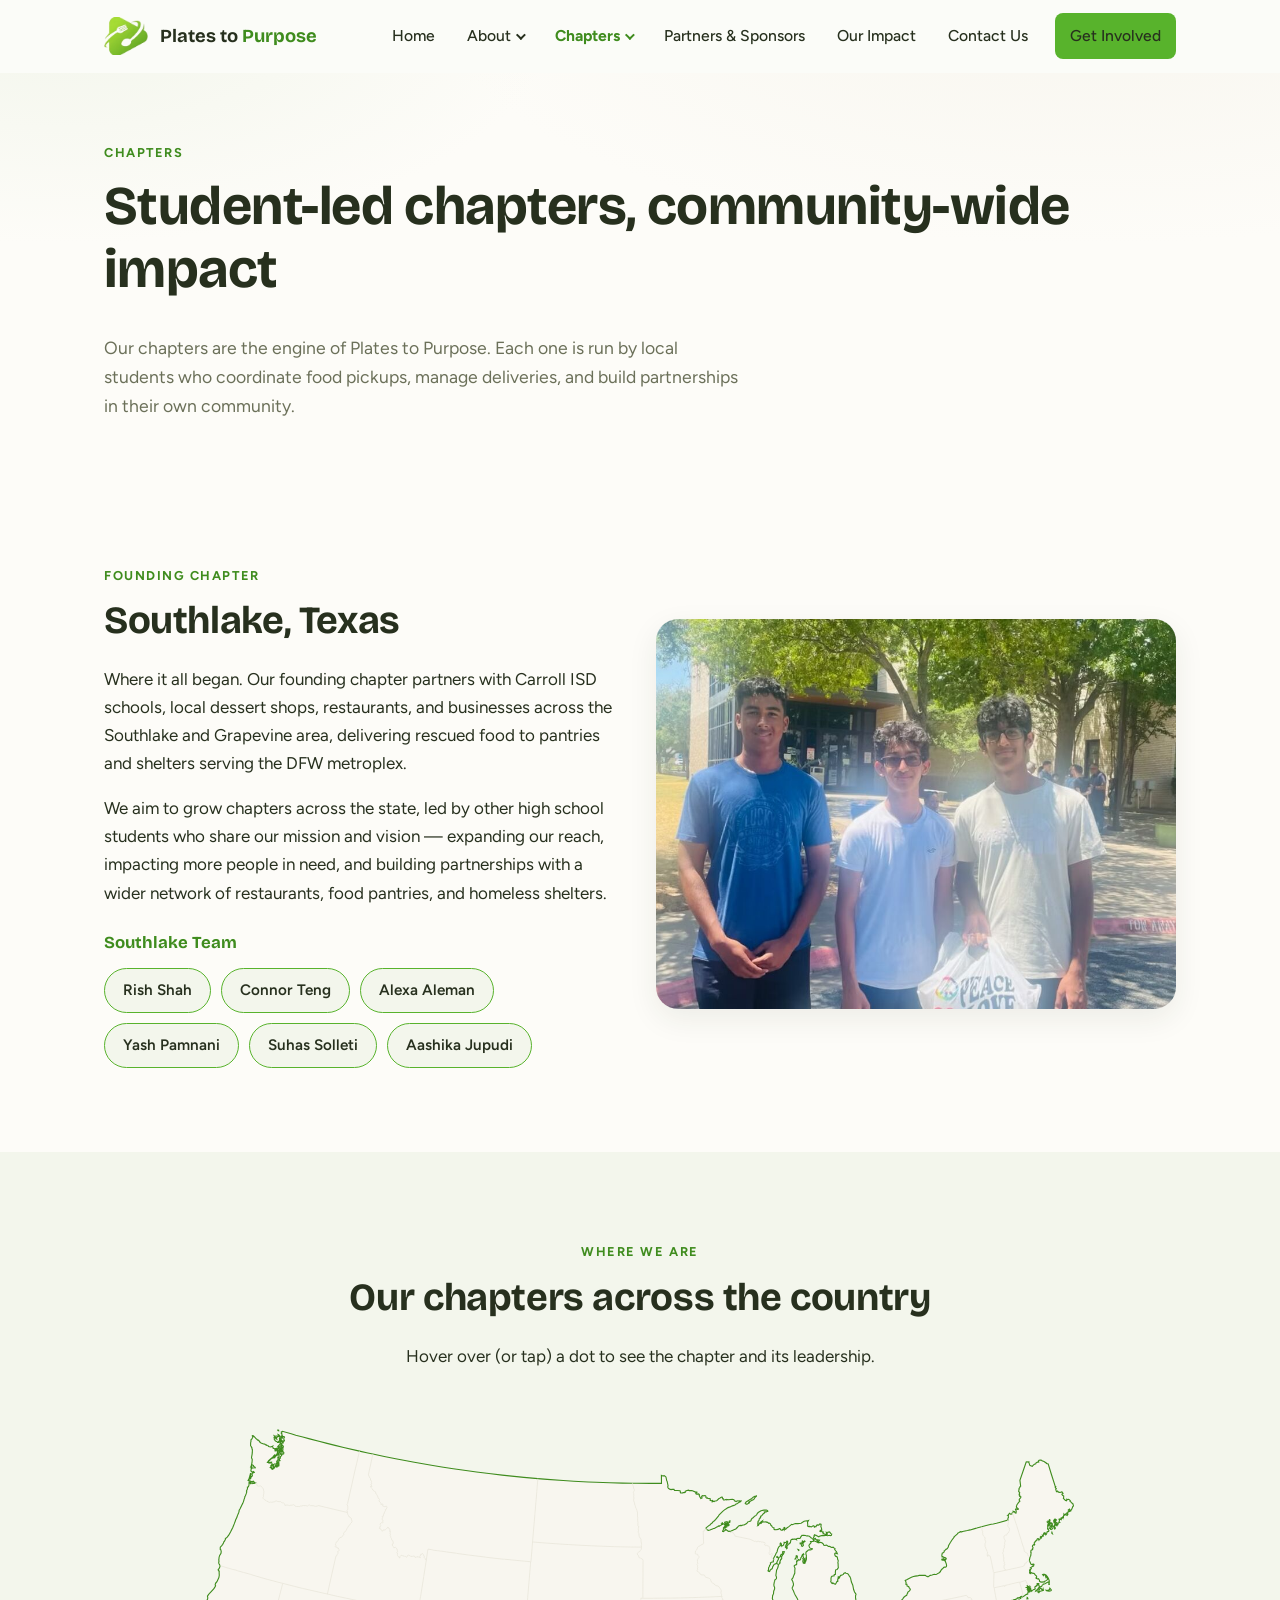
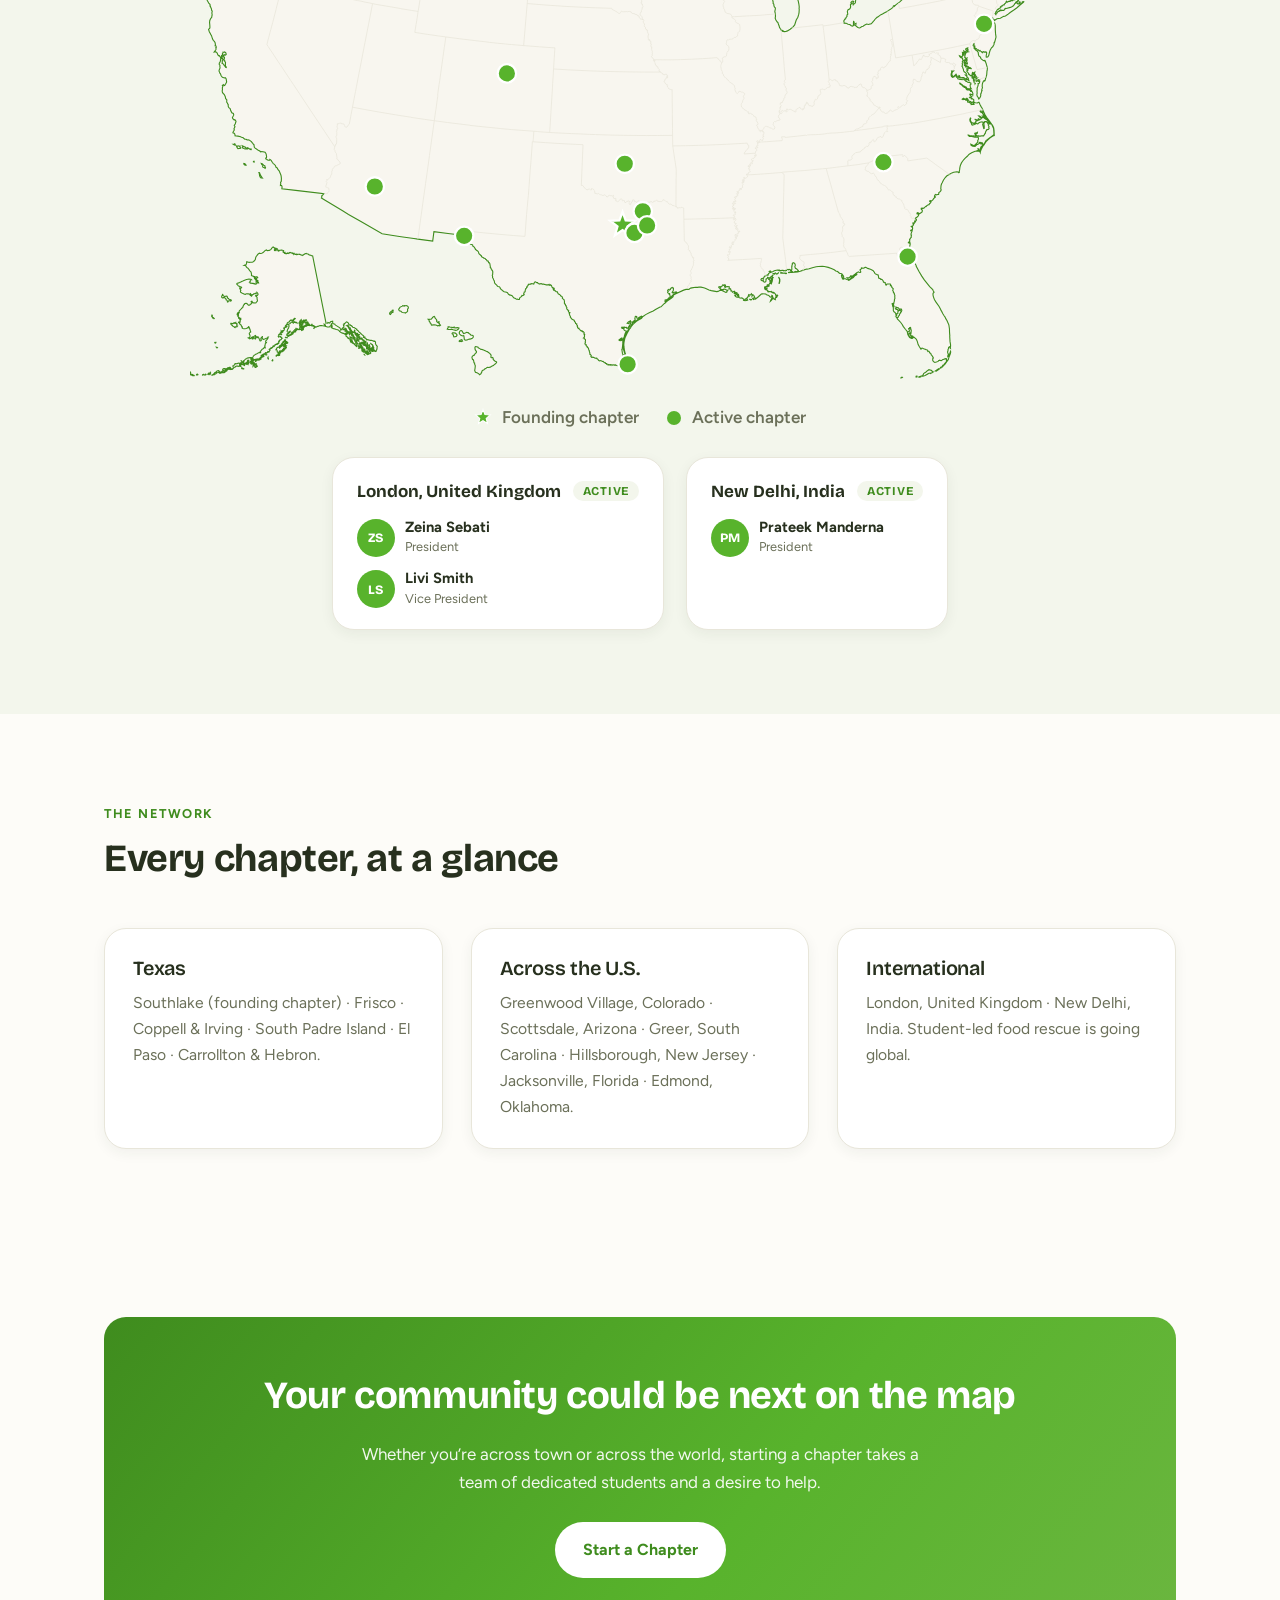
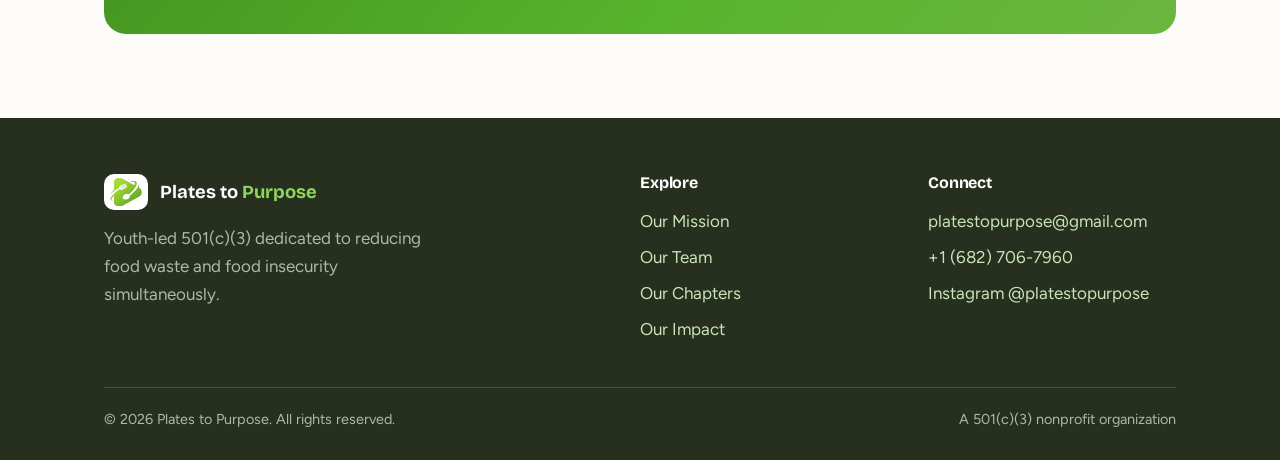
==== commit bf793575: "update chapters page" ====
--- a/chapters.html
+++ b/chapters.html
@@ -74,7 +74,7 @@
         <div class="section-intro section-intro--center reveal">
           <span class="eyebrow">Where We Are</span>
           <h2>Our chapters across the country</h2>
-          <p>Hover over (or tap) a dot to see the chapter. Solid dots are active chapters; hollow dots are chapters currently launching.</p>
+          <p>Hover over (or tap) a dot to see the chapter and its leadership.</p>
         </div>
 
       <!-- US map (AlbersUSA projection, viewBox 975x610), generated from
@@ -94,10 +94,10 @@
         <circle class="map-dot map-dot--active" cx="751.2" cy="372.8" r="10" tabindex="0" data-name="Greer, SC"></circle>
         <circle class="map-dot map-dot--active" cx="860.2" cy="223" r="10" tabindex="0" data-name="Hillsborough, NJ"></circle>
         <circle class="map-dot map-dot--active" cx="777.4" cy="475.2" r="10" tabindex="0" data-name="Jacksonville, FL"></circle>
-        <circle class="map-dot map-dot--launching" cx="474.1" cy="591.8" r="9" tabindex="0" data-name="South Padre Island, TX (launching)"></circle>
-        <circle class="map-dot map-dot--launching" cx="471" cy="374.6" r="9" tabindex="0" data-name="Edmond, OK (launching)"></circle>
-        <circle class="map-dot map-dot--launching" cx="297" cy="452.7" r="9" tabindex="0" data-name="El Paso, TX (launching)"></circle>
-        <circle class="map-dot map-dot--launching" cx="495.2" cy="441.4" r="9" tabindex="0" data-name="Carrollton & Hebron, TX (launching)"></circle>
+        <circle class="map-dot map-dot--active" cx="474.1" cy="591.8" r="10" tabindex="0" data-name="South Padre Island, TX"></circle>
+        <circle class="map-dot map-dot--active" cx="471" cy="374.6" r="10" tabindex="0" data-name="Edmond, OK"></circle>
+        <circle class="map-dot map-dot--active" cx="297" cy="452.7" r="10" tabindex="0" data-name="El Paso, TX"></circle>
+        <circle class="map-dot map-dot--active" cx="495.2" cy="441.4" r="10" tabindex="0" data-name="Carrollton & Hebron, TX"></circle>
         </svg>
         <div class="map-tooltip" id="map-tooltip" role="status"></div>
       </div>
@@ -105,7 +105,6 @@
         <div class="map-legend reveal">
           <span><svg class="legend-star" viewBox="0 0 24 24" aria-hidden="true"><path d="M12 2 L14.6 8.6 L21.7 9.2 L16.3 13.9 L18 20.8 L12 17 L6 20.8 L7.7 13.9 L2.3 9.2 L9.4 8.6 Z"/></svg> Founding chapter</span>
           <span><i class="legend-dot legend-dot--active"></i> Active chapter</span>
-          <span><i class="legend-dot legend-dot--launching"></i> Launching</span>
         </div>
         <!-- International chapters (not on the US map). To add a leader
              photo, replace the <span class="ldr-avatar"> with
@@ -121,9 +120,9 @@
             </div>
           </div>
           <div class="card intl-card">
-            <div class="intl-city">New Delhi, India <em>Launching</em></div>
+            <div class="intl-city">New Delhi, India <em>Active</em></div>
             <div class="ldr"><span class="ldr-avatar">PM</span>
-              <div class="ldr-meta"><div class="ldr-name">Prateek Manderna</div><div class="ldr-role">Chapter Founder</div></div>
+              <div class="ldr-meta"><div class="ldr-name">Prateek Manderna</div><div class="ldr-role">President</div></div>
             </div>
           </div>
         </div>
@@ -140,15 +139,15 @@
         <div class="grid-3">
           <div class="card reveal">
             <h3>Texas</h3>
-            <p>Southlake (founding chapter) &middot; Frisco &middot; Coppell &amp; Irving &middot; plus South Padre Island, El Paso, and Carrollton &amp; Hebron launching soon.</p>
+            <p>Southlake (founding chapter) &middot; Frisco &middot; Coppell &amp; Irving &middot; South Padre Island &middot; El Paso &middot; Carrollton &amp; Hebron.</p>
           </div>
           <div class="card reveal">
             <h3>Across the U.S.</h3>
-            <p>Greenwood Village, Colorado &middot; Scottsdale, Arizona &middot; Greer, South Carolina &middot; Hillsborough, New Jersey &middot; Jacksonville, Florida &middot; Edmond, Oklahoma (launching).</p>
+            <p>Greenwood Village, Colorado &middot; Scottsdale, Arizona &middot; Greer, South Carolina &middot; Hillsborough, New Jersey &middot; Jacksonville, Florida &middot; Edmond, Oklahoma.</p>
           </div>
           <div class="card reveal">
             <h3>International</h3>
-            <p>London, United Kingdom &middot; New Delhi, India (launching). Student-led food rescue is going global.</p>
+            <p>London, United Kingdom &middot; New Delhi, India. Student-led food rescue is going global.</p>
           </div>
         </div>
       </div>
@@ -188,7 +187,7 @@
       ],
       "Coppell & Irving, TX": [
         { name: "Dharani Konjeti", role: "President", photo: null },
-        { name: "Kanishk Gandhi", role: "Vice President", photo: null },
+        { name: "Nishtha Makwana", role: "Vice President", photo: null },
       ],
       "Greenwood Village, CO": [
         { name: "Om Khurana", role: "President", photo: null },
@@ -210,17 +209,18 @@
         { name: "Avi Jain", role: "Co-Lead", photo: null },
         { name: "Dheeraj", role: "Co-Lead", photo: null },
       ],
-      "South Padre Island, TX (launching)": [
-        { name: "Vrinda Patel", role: "Chapter Founder", photo: null },
-      ],
-      "Edmond, OK (launching)": [
-        { name: "Ben Watts", role: "Chapter Founder", photo: null },
-      ],
-      "El Paso, TX (launching)": [
-        { name: "Arnav Tonde", role: "Chapter Founder", photo: null },
-      ],
-      "Carrollton & Hebron, TX (launching)": [
-        { name: "Medha Allu", role: "Chapter Founder", photo: null },
+      "South Padre Island, TX": [
+        { name: "Vrinda Patel", role: "President", photo: null },
+        { name: "Divya Nagunoori", role: "Vice President", photo: null },
+      ],
+      "Edmond, OK": [
+        { name: "Ben Watts", role: "President", photo: null },
+      ],
+      "El Paso, TX": [
+        { name: "Arnav Tonde", role: "President", photo: null },
+      ],
+      "Carrollton & Hebron, TX": [
+        { name: "Medha Allu", role: "President", photo: null },
       ],
     };
 
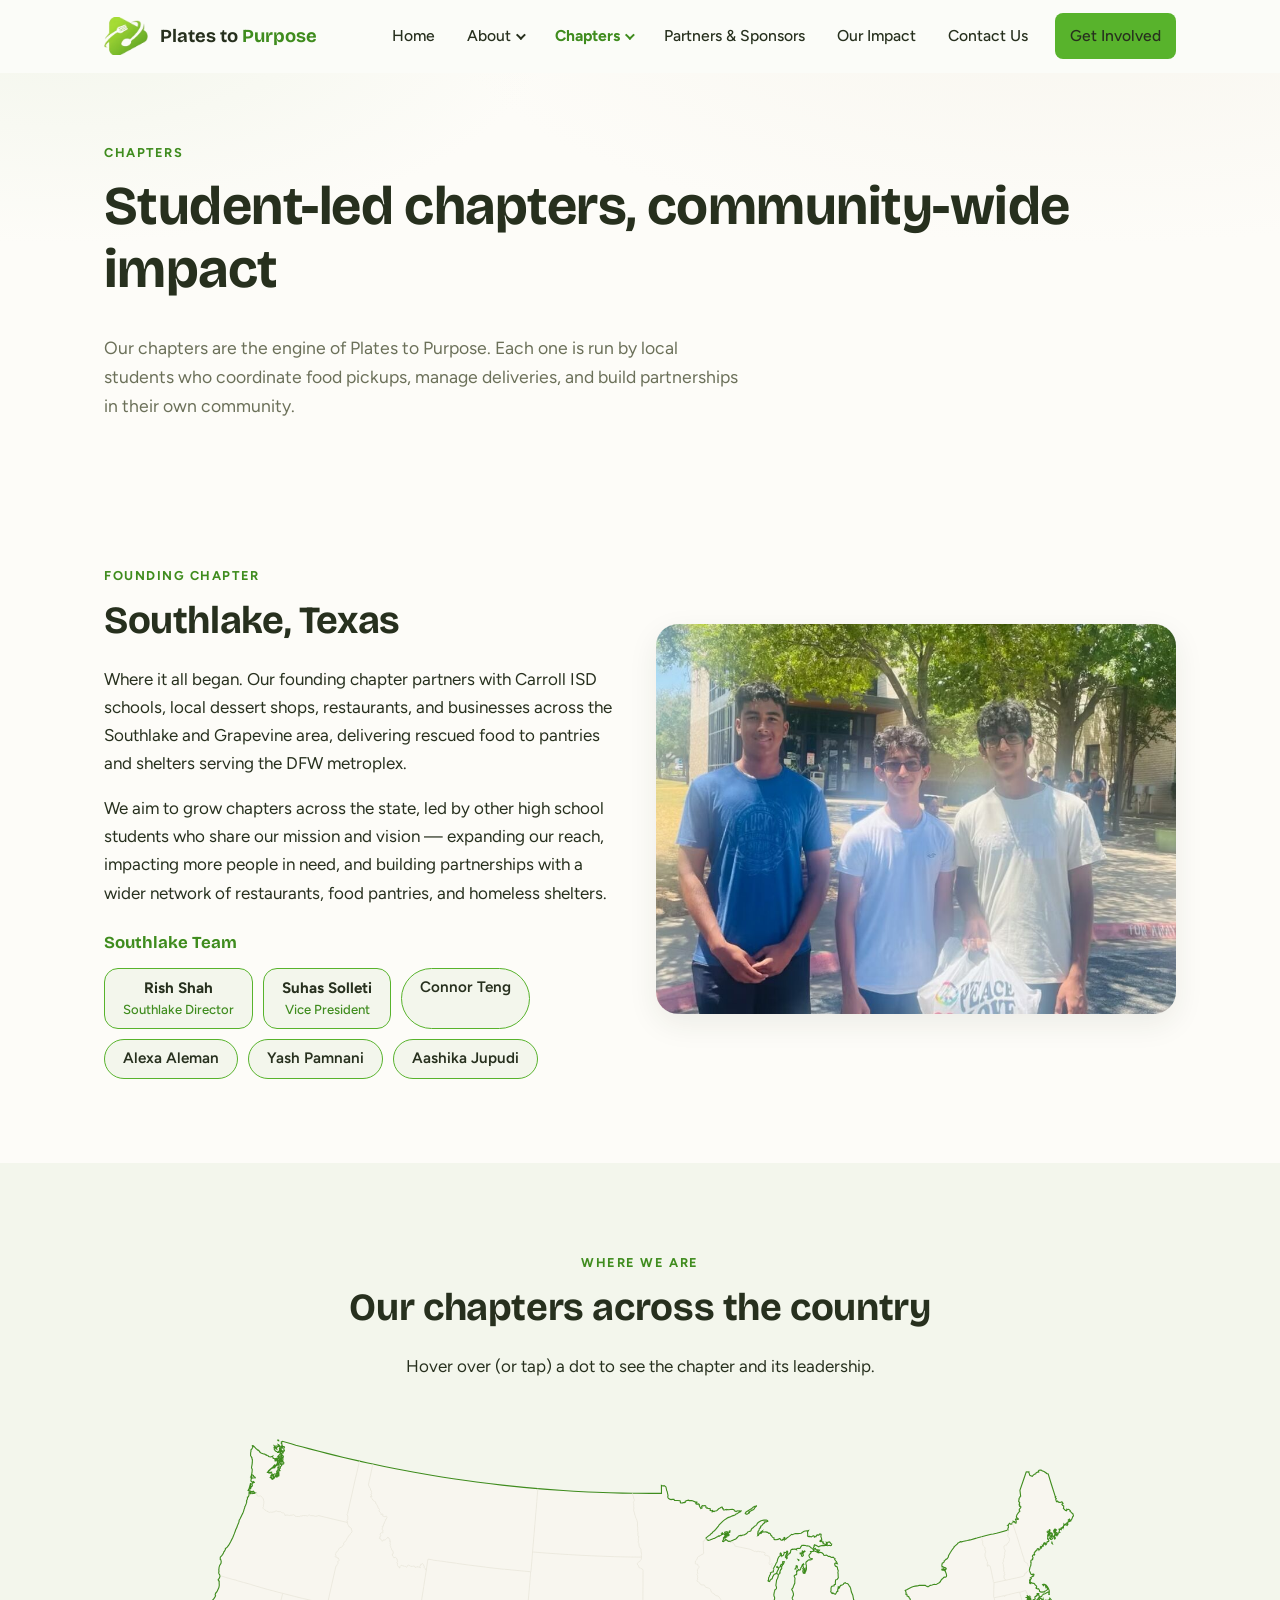
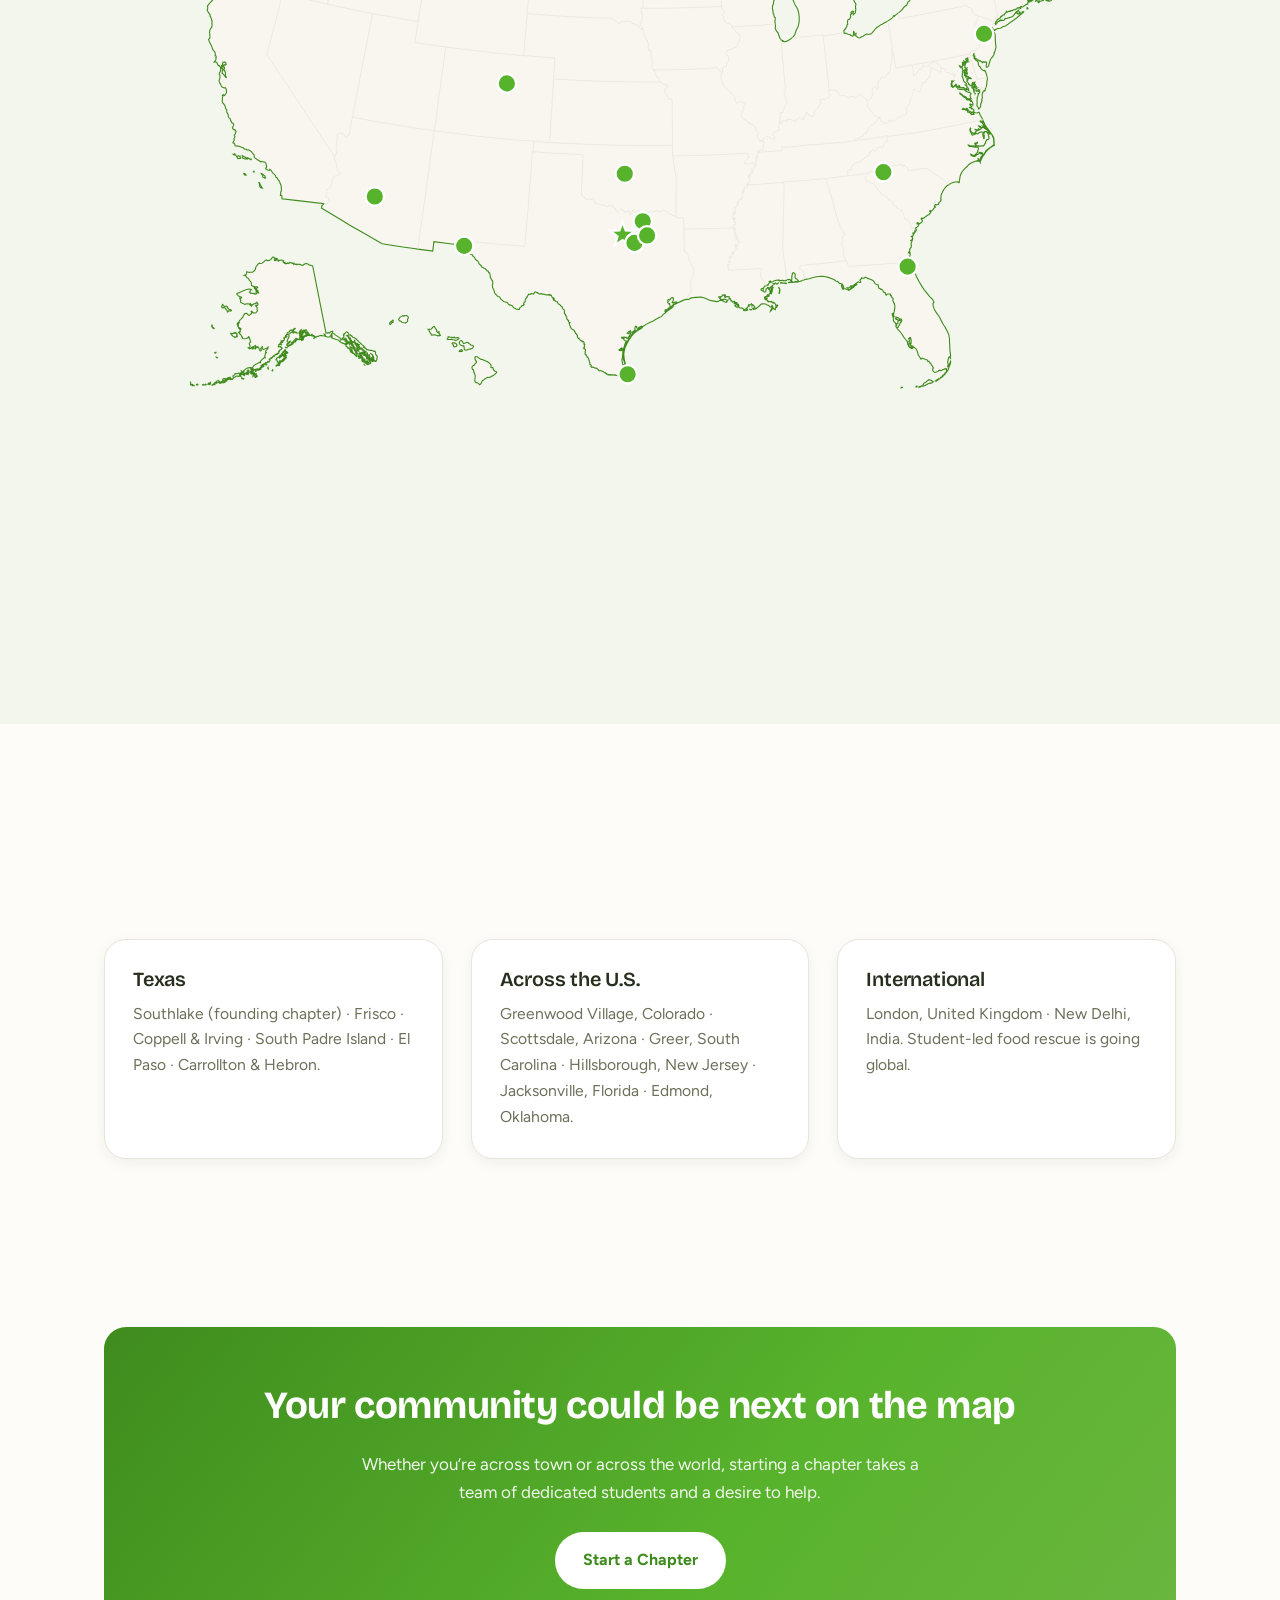
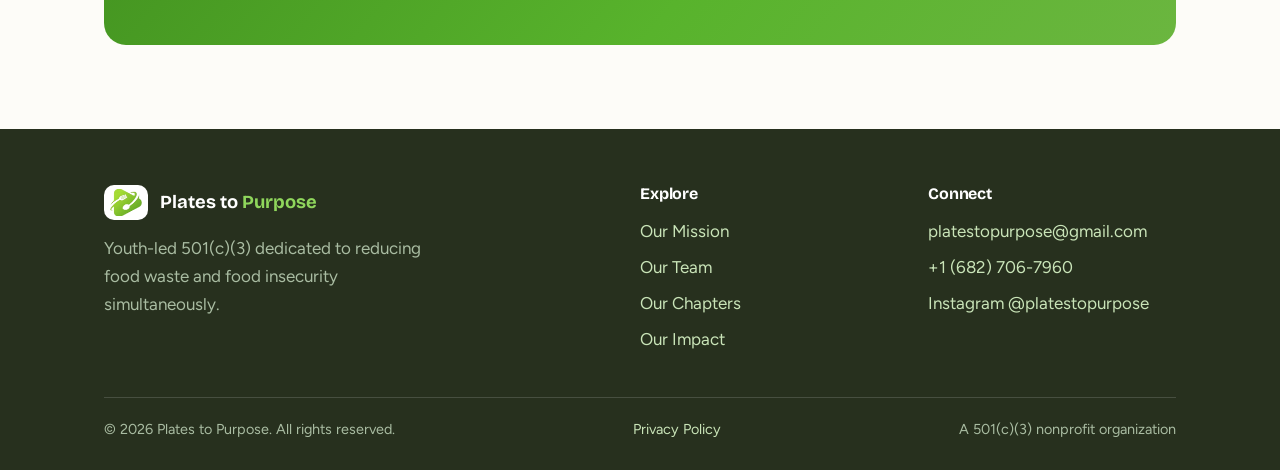
==== commit 32823ea9: "Update Rish and Suhas Southlake titles" ====
--- a/chapters.html
+++ b/chapters.html
@@ -52,11 +52,11 @@
             <div class="chapter-team">
               <div class="chapter-team-label">Southlake Team</div>
               <div class="chapter-team-names">
-                <span>Rish Shah</span>
+                <span><strong>Rish Shah</strong><br><em>Southlake Director</em></span>
+                <span><strong>Suhas Solleti</strong><br><em>Vice President</em></span>
                 <span>Connor Teng</span>
                 <span>Alexa Aleman</span>
                 <span>Yash Pamnani</span>
-                <span>Suhas Solleti</span>
                 <span>Aashika Jupudi</span>
               </div>
             </div>
@@ -177,7 +177,7 @@
     // "assets/images/leader-name.jpg" for that person.
     const CHAPTER_LEADERS = {
       "Southlake, TX": [
-        { name: "Rish Shah", role: "Southlake Chapter Lead", photo: null },
+        { name: "Rish Shah", role: "Southlake Director", photo: null },
         { name: "Suhas Solleti", role: "Vice President", photo: null },
         { name: "Alexa Aleman", role: "Secretary", photo: null },
       ],
--- a/css/styles.css
+++ b/css/styles.css
@@ -746,7 +746,7 @@
 /* --- Home hero photo banner (professional photo + tagline quote) --- */
 .hero-banner {
   position: relative;
-  min-height: 460px;
+  min-height: 620px;                /* taller banner to fit the group photo */
   display: grid;
   place-items: center;
   text-align: center;
@@ -758,19 +758,32 @@
   width: 100%;
   height: 100%;
   object-fit: cover;
-}
-/* Dark green wash so the quote stays readable over the photo */
+  object-position: center 25%;      /* anchor high in the photo so faces land in view */
+}
+/* Dark wash concentrated behind the tagline (mid-lower banner) so the
+   quote stays readable while faces at the top of the photo stay bright. */
 .hero-banner::after {
   content: "";
   position: absolute;
   inset: 0;
-  background: linear-gradient(180deg, rgba(20, 32, 16, 0.45) 0%, rgba(20, 32, 16, 0.62) 100%);
+  background: linear-gradient(180deg,
+    rgba(20, 32, 16, 0.10) 0%,
+    rgba(20, 32, 16, 0.15) 35%,
+    rgba(20, 32, 16, 0.55) 60%,
+    rgba(20, 32, 16, 0.55) 100%);
 }
 .hero-banner-content {
   position: relative;
   z-index: 1;
   padding: 60px 24px;
   max-width: 880px;
+  /* Vertical position of the tagline. Increase margin-top to push it
+     further down the banner (chest / waist level); decrease to raise it. */
+  align-self: start;
+  margin-top: 260px;
+}
+@media (max-width: 700px) {
+  .hero-banner-content { margin-top: 200px; }
 }
 .hero-banner-quote {
   font-family: var(--font-display);
@@ -1176,6 +1189,21 @@
   font-size: 0.95rem;
   padding: 9px 18px;
   border-radius: 999px;
+  text-align: center;
+  line-height: 1.3;
+}
+/* Chips that carry a title (name + <em>role</em>) get a softer shape */
+.chapter-team-names span:has(em) {
+  border-radius: 14px;
+  padding: 10px 18px;
+}
+.chapter-team-names em {
+  font-style: normal;
+  display: block;
+  font-weight: 500;
+  font-size: 0.82rem;
+  color: var(--green-deep);
+  margin-top: 2px;
 }
 
 
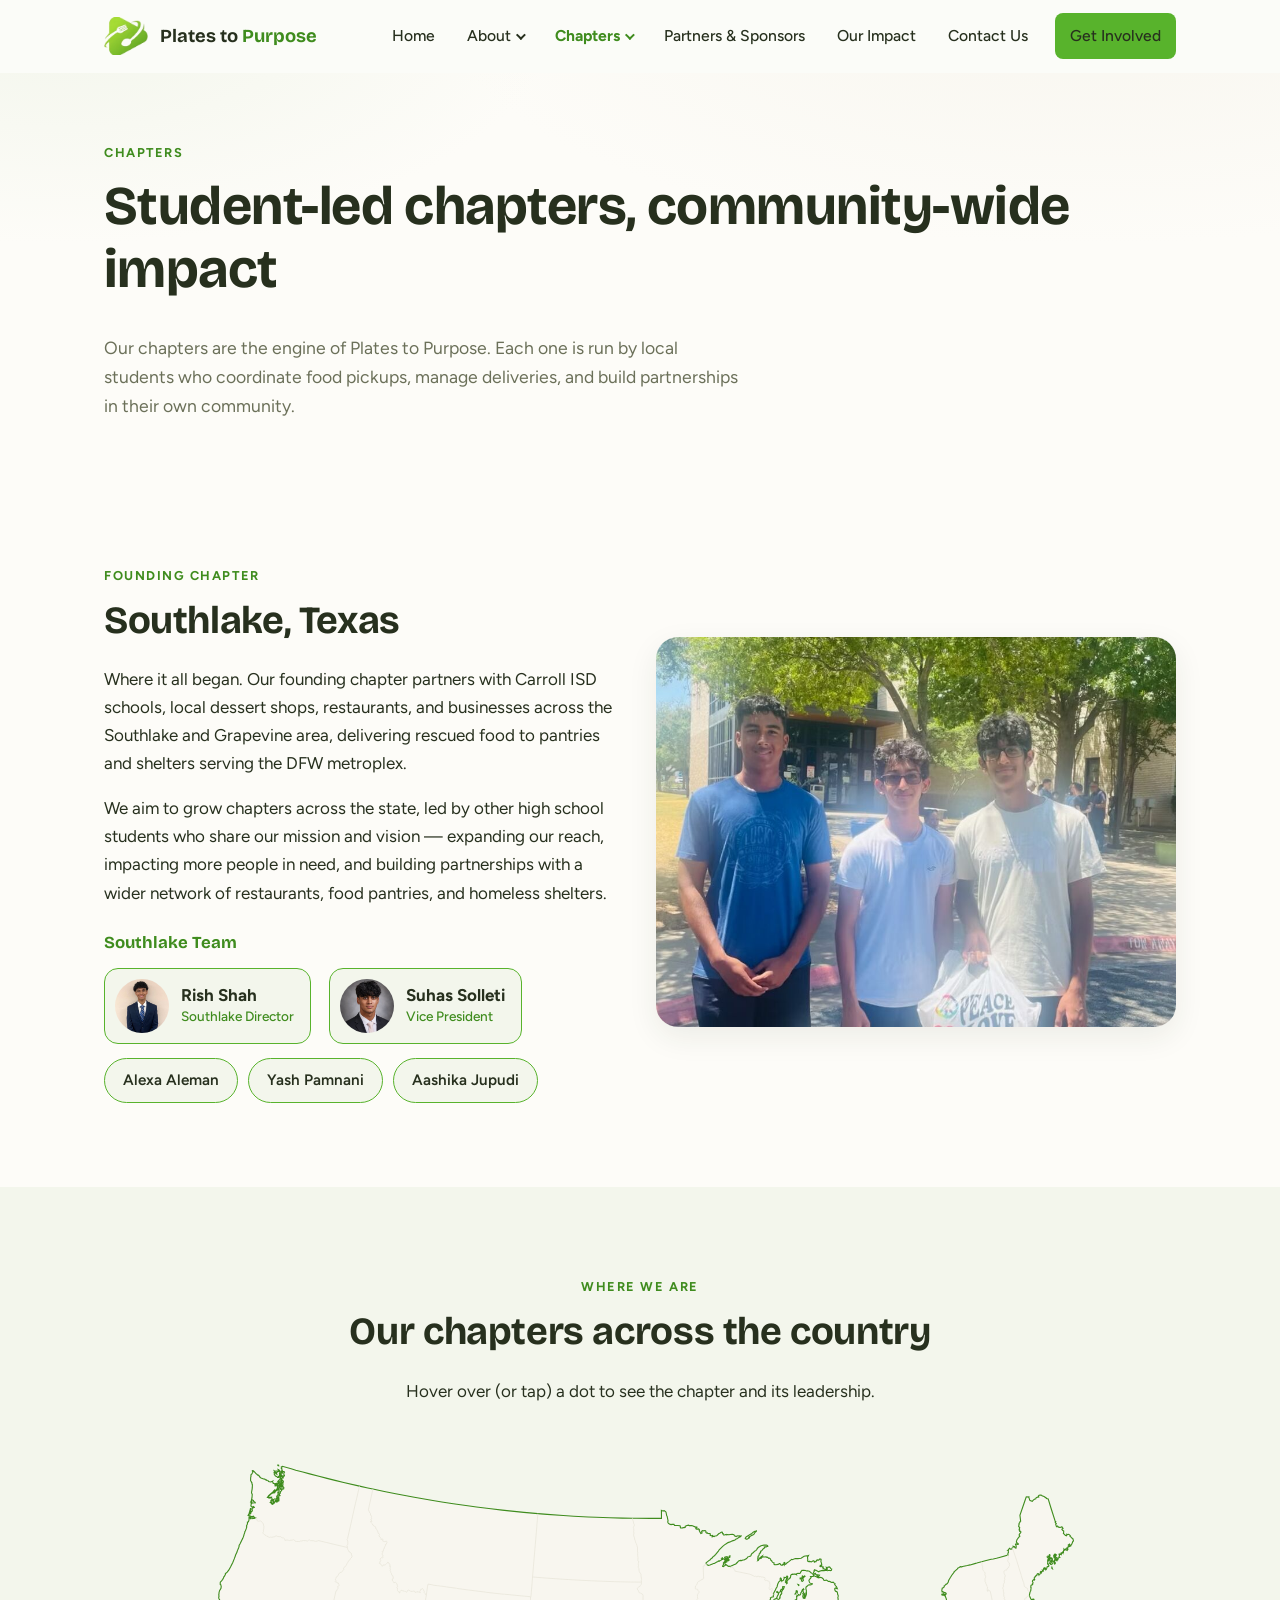
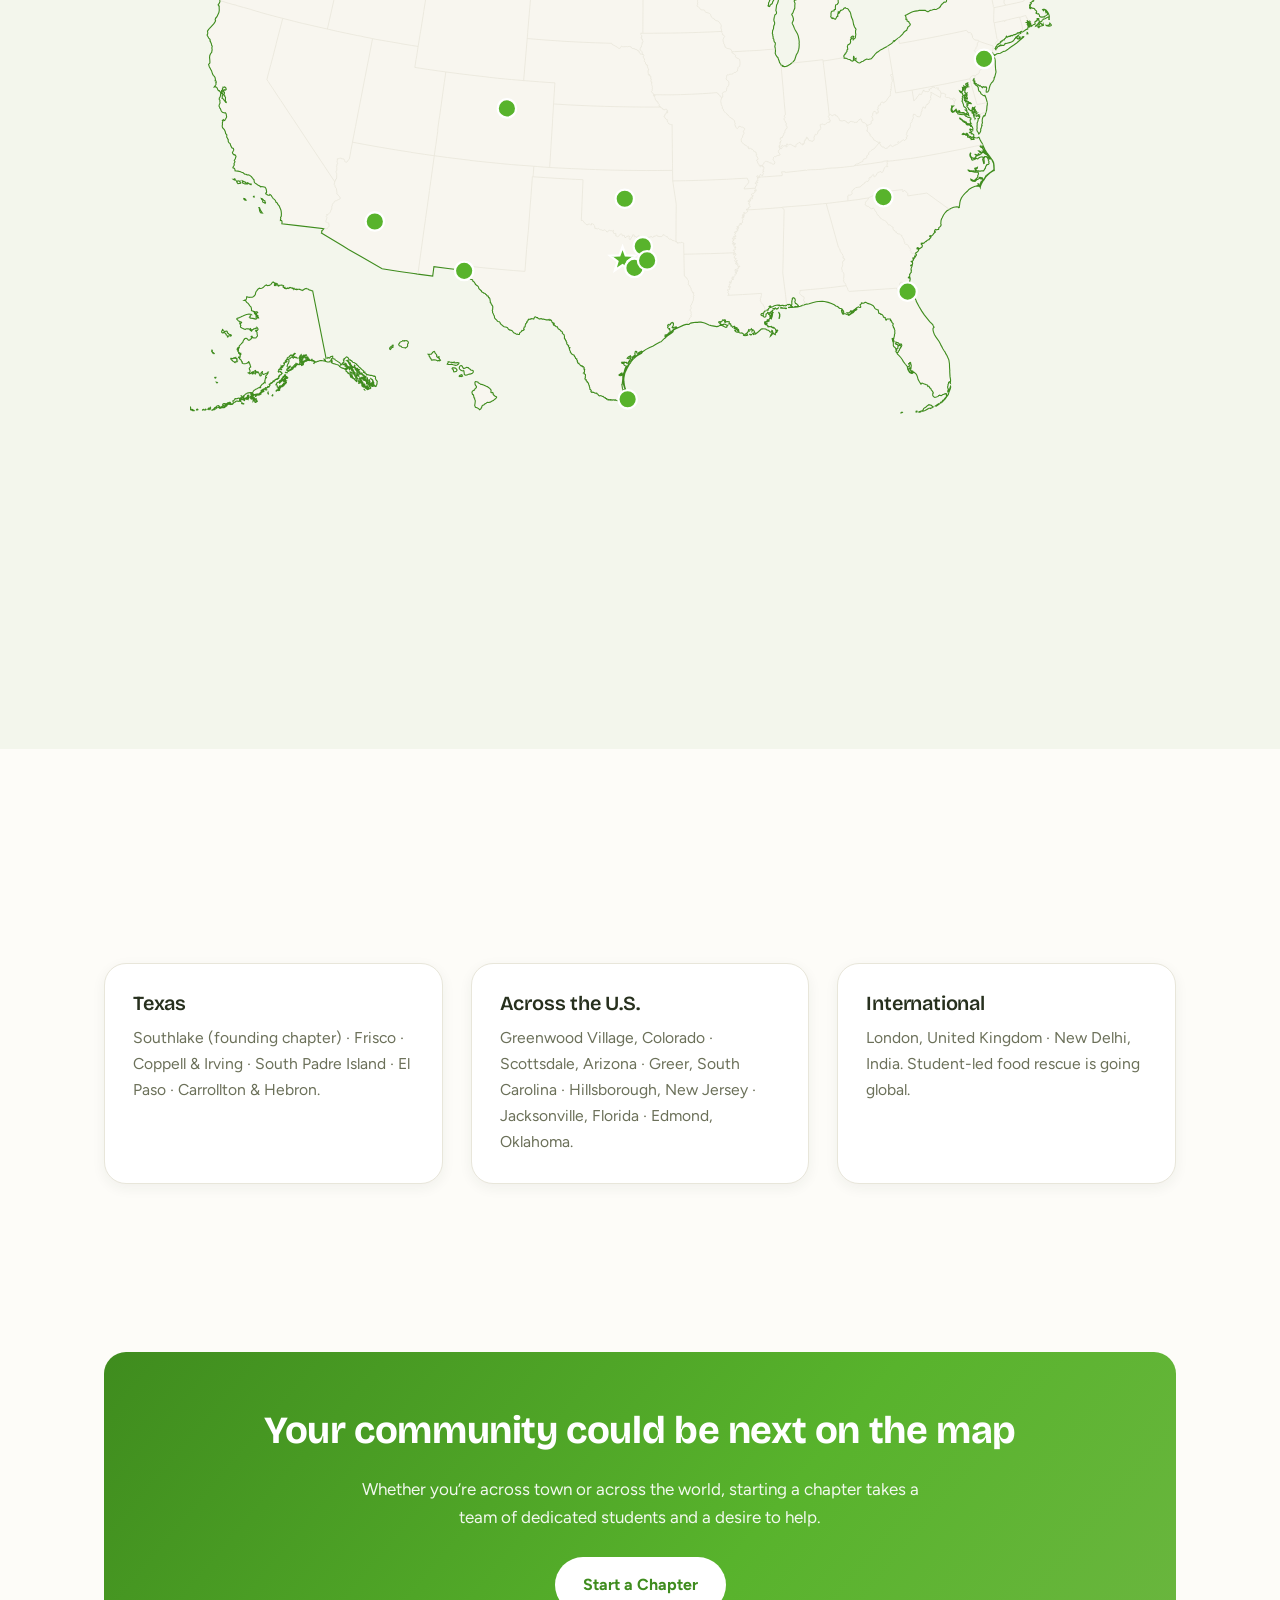
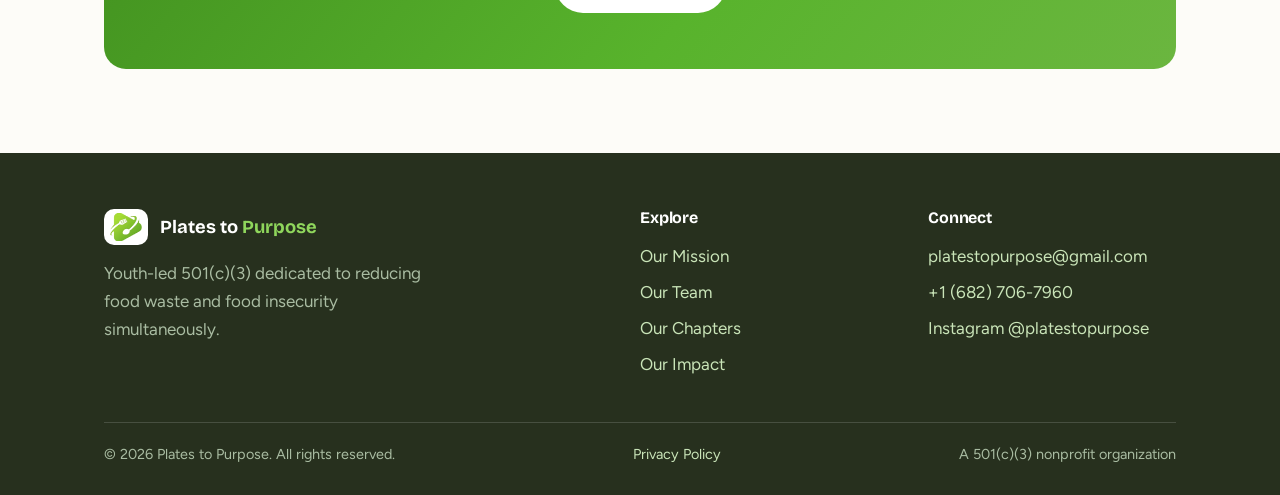
==== commit 00241969: "Add Rish and Suhas photos to Southlake chapter; remove Connor" ====
--- a/chapters.html
+++ b/chapters.html
@@ -51,10 +51,25 @@
             <!-- Southlake chapter members (names only). To update, edit this list. -->
             <div class="chapter-team">
               <div class="chapter-team-label">Southlake Team</div>
+              <!-- Rish and Suhas featured with photos; others as name chips.
+                   To add a photo for another member, follow the same pattern. -->
+              <div class="chapter-team-featured">
+                <div class="chapter-lead">
+                  <img class="chapter-lead-photo" src="assets/images/leader-rish.jpg" alt="Rish Shah">
+                  <div>
+                    <div class="chapter-lead-name">Rish Shah</div>
+                    <div class="chapter-lead-role">Southlake Director</div>
+                  </div>
+                </div>
+                <div class="chapter-lead">
+                  <img class="chapter-lead-photo" src="assets/images/leader-suhas.jpg" alt="Suhas Solleti">
+                  <div>
+                    <div class="chapter-lead-name">Suhas Solleti</div>
+                    <div class="chapter-lead-role">Vice President</div>
+                  </div>
+                </div>
+              </div>
               <div class="chapter-team-names">
-                <span><strong>Rish Shah</strong><br><em>Southlake Director</em></span>
-                <span><strong>Suhas Solleti</strong><br><em>Vice President</em></span>
-                <span>Connor Teng</span>
                 <span>Alexa Aleman</span>
                 <span>Yash Pamnani</span>
                 <span>Aashika Jupudi</span>
@@ -177,8 +192,8 @@
     // "assets/images/leader-name.jpg" for that person.
     const CHAPTER_LEADERS = {
       "Southlake, TX": [
-        { name: "Rish Shah", role: "Southlake Director", photo: null },
-        { name: "Suhas Solleti", role: "Vice President", photo: null },
+        { name: "Rish Shah", role: "Southlake Director", photo: "assets/images/leader-rish.jpg" },
+        { name: "Suhas Solleti", role: "Vice President", photo: "assets/images/leader-suhas.jpg" },
         { name: "Alexa Aleman", role: "Secretary", photo: null },
       ],
       "Frisco, TX": [
--- a/css/styles.css
+++ b/css/styles.css
@@ -1189,22 +1189,33 @@
   font-size: 0.95rem;
   padding: 9px 18px;
   border-radius: 999px;
-  text-align: center;
-  line-height: 1.3;
-}
-/* Chips that carry a title (name + <em>role</em>) get a softer shape */
-.chapter-team-names span:has(em) {
+}
+
+/* Featured Southlake leaders with small square photos */
+.chapter-team-featured {
+  display: flex;
+  flex-wrap: wrap;
+  gap: 18px;
+  margin-bottom: 14px;
+}
+.chapter-lead {
+  display: flex;
+  align-items: center;
+  gap: 12px;
+  background: var(--green-tint);
+  border: 1.5px solid var(--green);
   border-radius: 14px;
-  padding: 10px 18px;
-}
-.chapter-team-names em {
-  font-style: normal;
-  display: block;
-  font-weight: 500;
-  font-size: 0.82rem;
-  color: var(--green-deep);
-  margin-top: 2px;
-}
+  padding: 10px 16px 10px 10px;
+}
+.chapter-lead-photo {
+  width: 54px;
+  height: 54px;
+  border-radius: 50%;
+  object-fit: cover;
+  flex-shrink: 0;
+}
+.chapter-lead-name { font-weight: 700; color: var(--ink); line-height: 1.2; }
+.chapter-lead-role { font-weight: 500; color: var(--green-deep); font-size: 0.85rem; }
 
 
 /* Business partner monogram badges inside marquee chips.
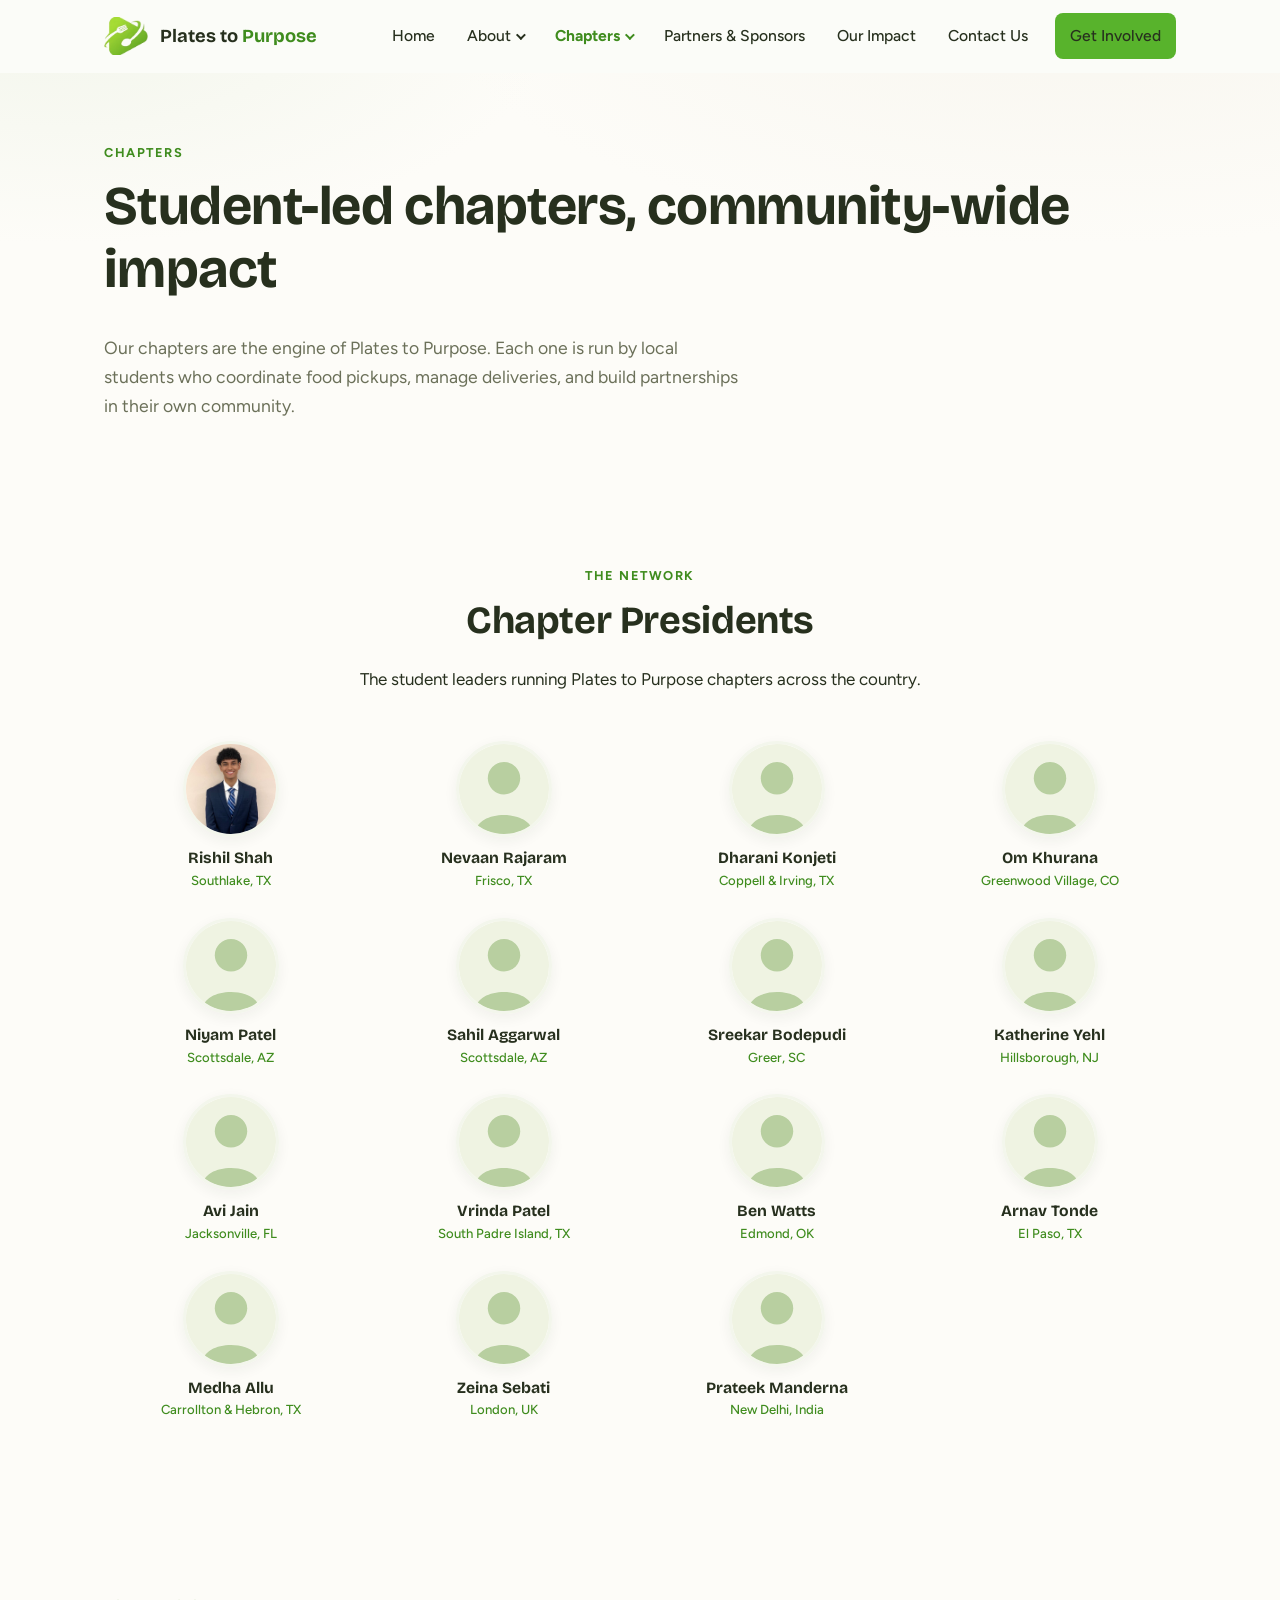
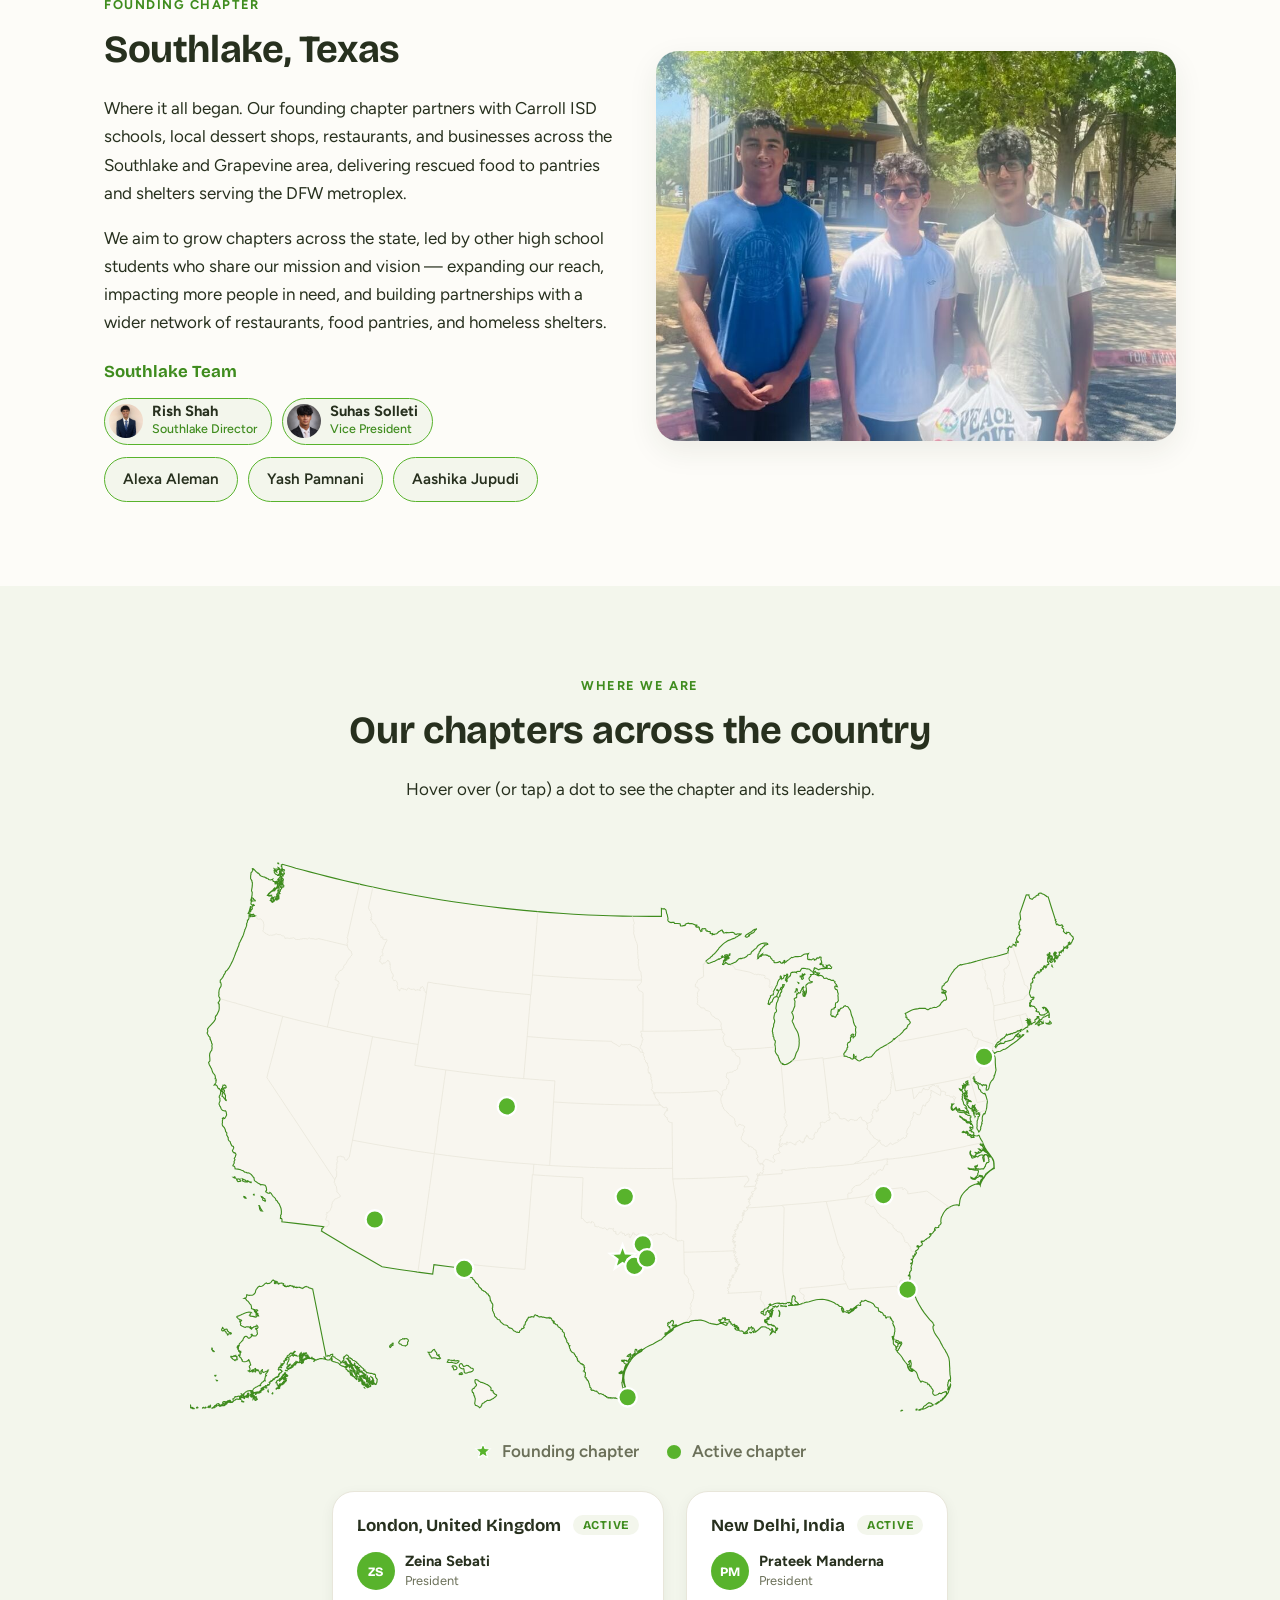
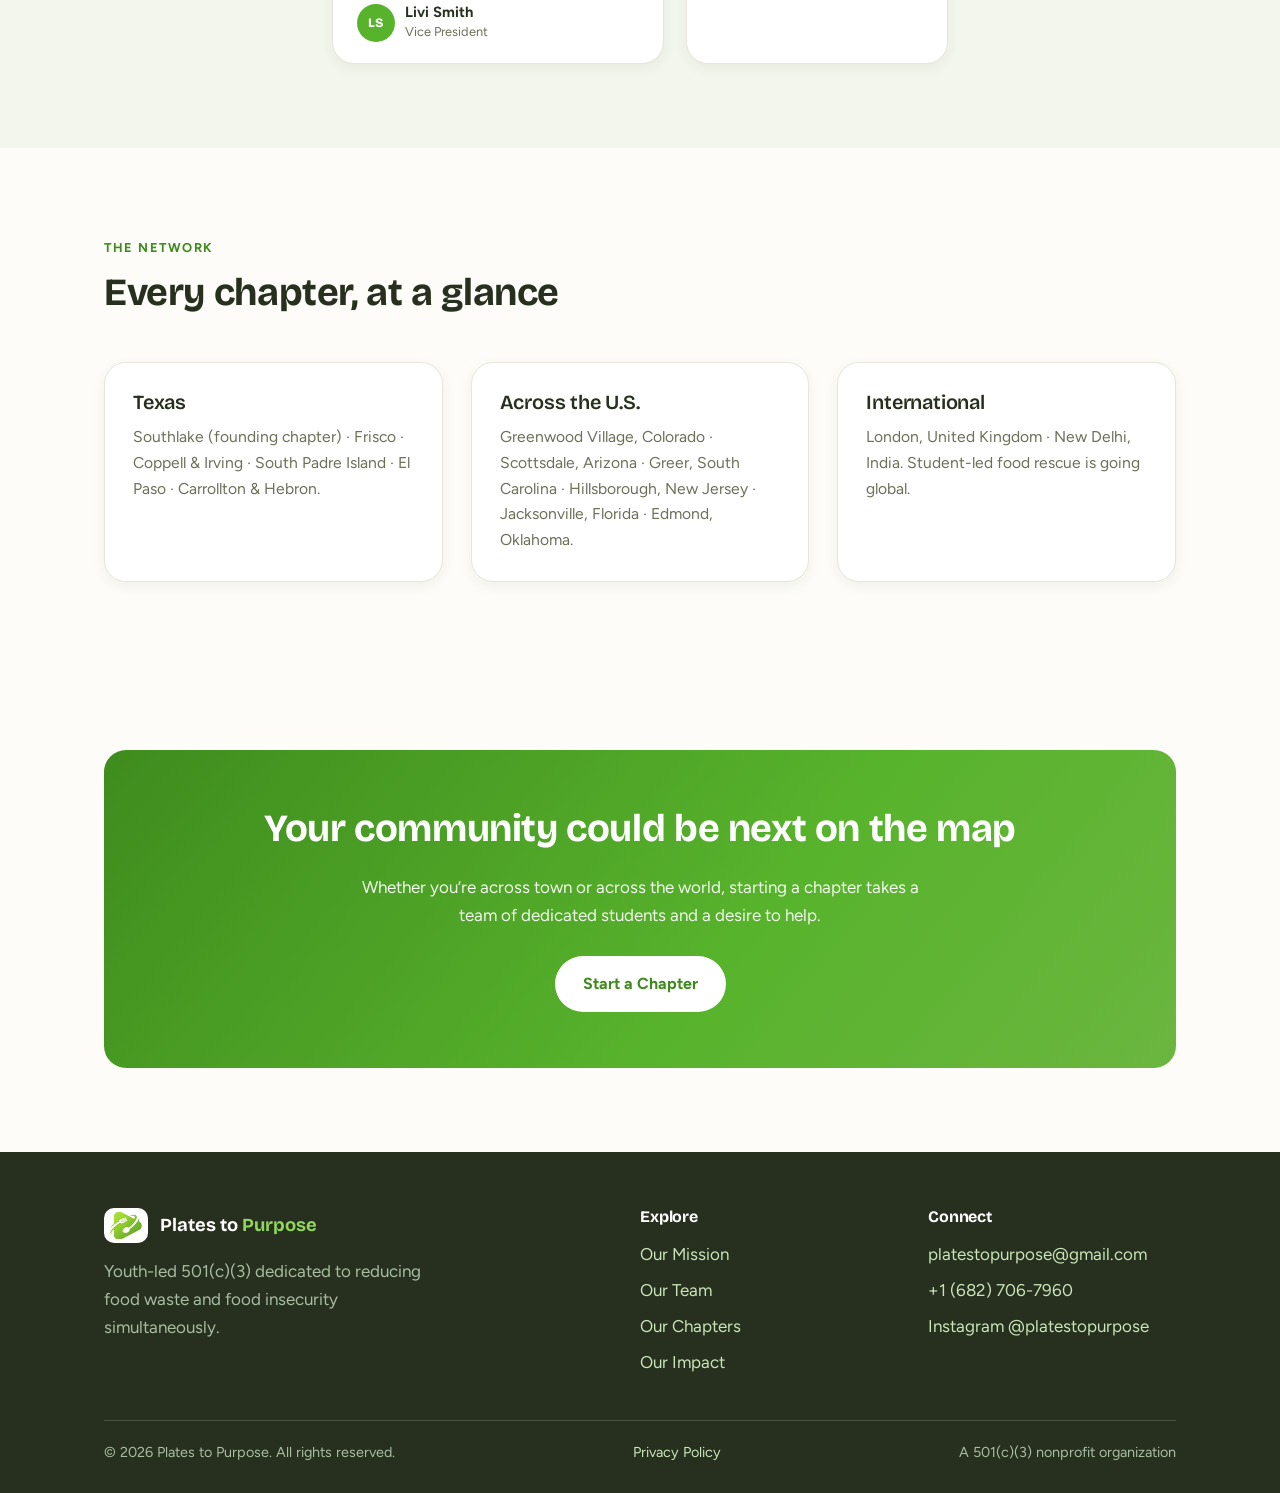
==== commit 8f86a218: "Add Chapter Presidents grid above founding chapter" ====
--- a/chapters.html
+++ b/chapters.html
@@ -25,6 +25,102 @@
           local students who coordinate food pickups, manage deliveries, and
           build partnerships in their own community.
         </p>
+      </div>
+    </section>
+
+    <!-- ================= CHAPTER PRESIDENTS ================= -->
+    <!-- Grid of chapter leads across the network. To add a new president:
+         copy one <div class="president"> block and update the photo, name,
+         and location. Use assets/images/blank-profile.svg for anyone whose
+         headshot hasn't been submitted yet. Four cards per row on desktop. -->
+    <section class="section">
+      <div class="container">
+        <div class="section-intro section-intro--center reveal">
+          <span class="eyebrow">The Network</span>
+          <h2>Chapter Presidents</h2>
+          <p>The student leaders running Plates to Purpose chapters across the country.</p>
+        </div>
+
+        <div class="president-grid reveal">
+          <div class="president">
+            <img class="president-photo" src="assets/images/leader-rish.jpg" alt="Rishil Shah">
+            <div class="president-name">Rishil Shah</div>
+            <div class="president-location">Southlake, TX</div>
+          </div>
+          <div class="president">
+            <img class="president-photo" src="assets/images/blank-profile.svg" alt="">
+            <div class="president-name">Nevaan Rajaram</div>
+            <div class="president-location">Frisco, TX</div>
+          </div>
+          <div class="president">
+            <img class="president-photo" src="assets/images/blank-profile.svg" alt="">
+            <div class="president-name">Dharani Konjeti</div>
+            <div class="president-location">Coppell &amp; Irving, TX</div>
+          </div>
+          <div class="president">
+            <img class="president-photo" src="assets/images/blank-profile.svg" alt="">
+            <div class="president-name">Om Khurana</div>
+            <div class="president-location">Greenwood Village, CO</div>
+          </div>
+
+          <div class="president">
+            <img class="president-photo" src="assets/images/blank-profile.svg" alt="">
+            <div class="president-name">Niyam Patel</div>
+            <div class="president-location">Scottsdale, AZ</div>
+          </div>
+          <div class="president">
+            <img class="president-photo" src="assets/images/blank-profile.svg" alt="">
+            <div class="president-name">Sahil Aggarwal</div>
+            <div class="president-location">Scottsdale, AZ</div>
+          </div>
+          <div class="president">
+            <img class="president-photo" src="assets/images/blank-profile.svg" alt="">
+            <div class="president-name">Sreekar Bodepudi</div>
+            <div class="president-location">Greer, SC</div>
+          </div>
+          <div class="president">
+            <img class="president-photo" src="assets/images/blank-profile.svg" alt="">
+            <div class="president-name">Katherine Yehl</div>
+            <div class="president-location">Hillsborough, NJ</div>
+          </div>
+
+          <div class="president">
+            <img class="president-photo" src="assets/images/blank-profile.svg" alt="">
+            <div class="president-name">Avi Jain</div>
+            <div class="president-location">Jacksonville, FL</div>
+          </div>
+          <div class="president">
+            <img class="president-photo" src="assets/images/blank-profile.svg" alt="">
+            <div class="president-name">Vrinda Patel</div>
+            <div class="president-location">South Padre Island, TX</div>
+          </div>
+          <div class="president">
+            <img class="president-photo" src="assets/images/blank-profile.svg" alt="">
+            <div class="president-name">Ben Watts</div>
+            <div class="president-location">Edmond, OK</div>
+          </div>
+          <div class="president">
+            <img class="president-photo" src="assets/images/blank-profile.svg" alt="">
+            <div class="president-name">Arnav Tonde</div>
+            <div class="president-location">El Paso, TX</div>
+          </div>
+
+          <div class="president">
+            <img class="president-photo" src="assets/images/blank-profile.svg" alt="">
+            <div class="president-name">Medha Allu</div>
+            <div class="president-location">Carrollton &amp; Hebron, TX</div>
+          </div>
+          <div class="president">
+            <img class="president-photo" src="assets/images/blank-profile.svg" alt="">
+            <div class="president-name">Zeina Sebati</div>
+            <div class="president-location">London, UK</div>
+          </div>
+          <div class="president">
+            <img class="president-photo" src="assets/images/blank-profile.svg" alt="">
+            <div class="president-name">Prateek Manderna</div>
+            <div class="president-location">New Delhi, India</div>
+          </div>
+        </div>
       </div>
     </section>
 
--- a/css/styles.css
+++ b/css/styles.css
@@ -1191,31 +1191,67 @@
   border-radius: 999px;
 }
 
+/* Chapter Presidents grid — 4 across on desktop, tightens on smaller screens */
+.president-grid {
+  display: grid;
+  grid-template-columns: repeat(4, 1fr);
+  gap: 26px 20px;
+}
+@media (max-width: 900px) { .president-grid { grid-template-columns: repeat(3, 1fr); } }
+@media (max-width: 640px) { .president-grid { grid-template-columns: repeat(2, 1fr); } }
+
+.president { text-align: center; }
+.president-photo {
+  width: 96px;
+  height: 96px;
+  border-radius: 50%;
+  object-fit: cover;
+  object-position: center 22%;
+  border: 3px solid var(--green-tint);
+  box-shadow: var(--shadow-soft);
+  margin: 0 auto 12px;
+  display: block;
+}
+.president-name {
+  font-family: var(--font-display);
+  font-weight: 700;
+  color: var(--ink);
+  font-size: 0.98rem;
+  line-height: 1.2;
+}
+.president-location {
+  color: var(--green-deep);
+  font-weight: 500;
+  font-size: 0.82rem;
+  margin-top: 2px;
+}
+
 /* Featured Southlake leaders with small square photos */
 .chapter-team-featured {
   display: flex;
   flex-wrap: wrap;
-  gap: 18px;
-  margin-bottom: 14px;
+  gap: 10px;
+  margin-bottom: 12px;
 }
 .chapter-lead {
   display: flex;
   align-items: center;
-  gap: 12px;
+  gap: 9px;
   background: var(--green-tint);
   border: 1.5px solid var(--green);
-  border-radius: 14px;
-  padding: 10px 16px 10px 10px;
+  border-radius: 999px;
+  padding: 4px 14px 4px 4px;
 }
 .chapter-lead-photo {
-  width: 54px;
-  height: 54px;
+  width: 34px;
+  height: 34px;
   border-radius: 50%;
   object-fit: cover;
+  object-position: center 20%;   /* focus on the face rather than the torso */
   flex-shrink: 0;
 }
-.chapter-lead-name { font-weight: 700; color: var(--ink); line-height: 1.2; }
-.chapter-lead-role { font-weight: 500; color: var(--green-deep); font-size: 0.85rem; }
+.chapter-lead-name { font-weight: 700; color: var(--ink); line-height: 1.15; font-size: 0.92rem; }
+.chapter-lead-role { font-weight: 500; color: var(--green-deep); font-size: 0.78rem; }
 
 
 /* Business partner monogram badges inside marquee chips.
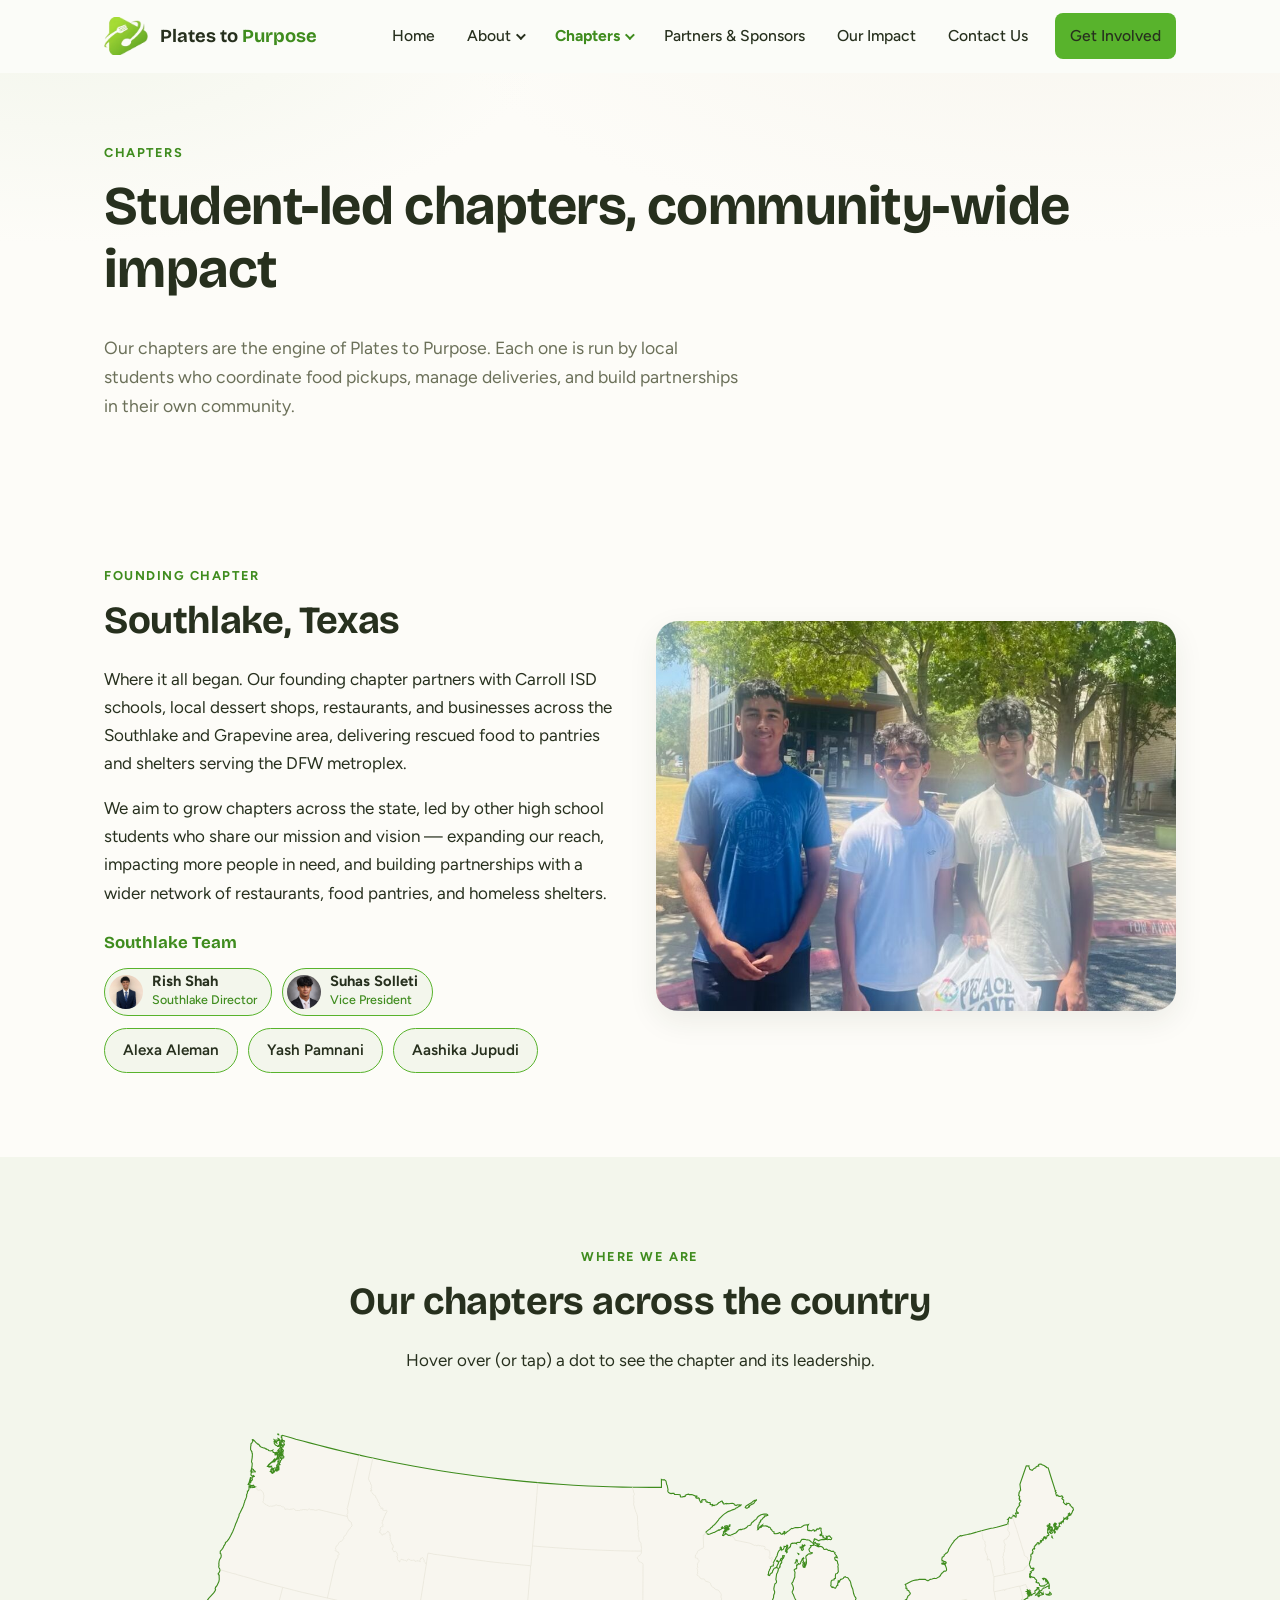
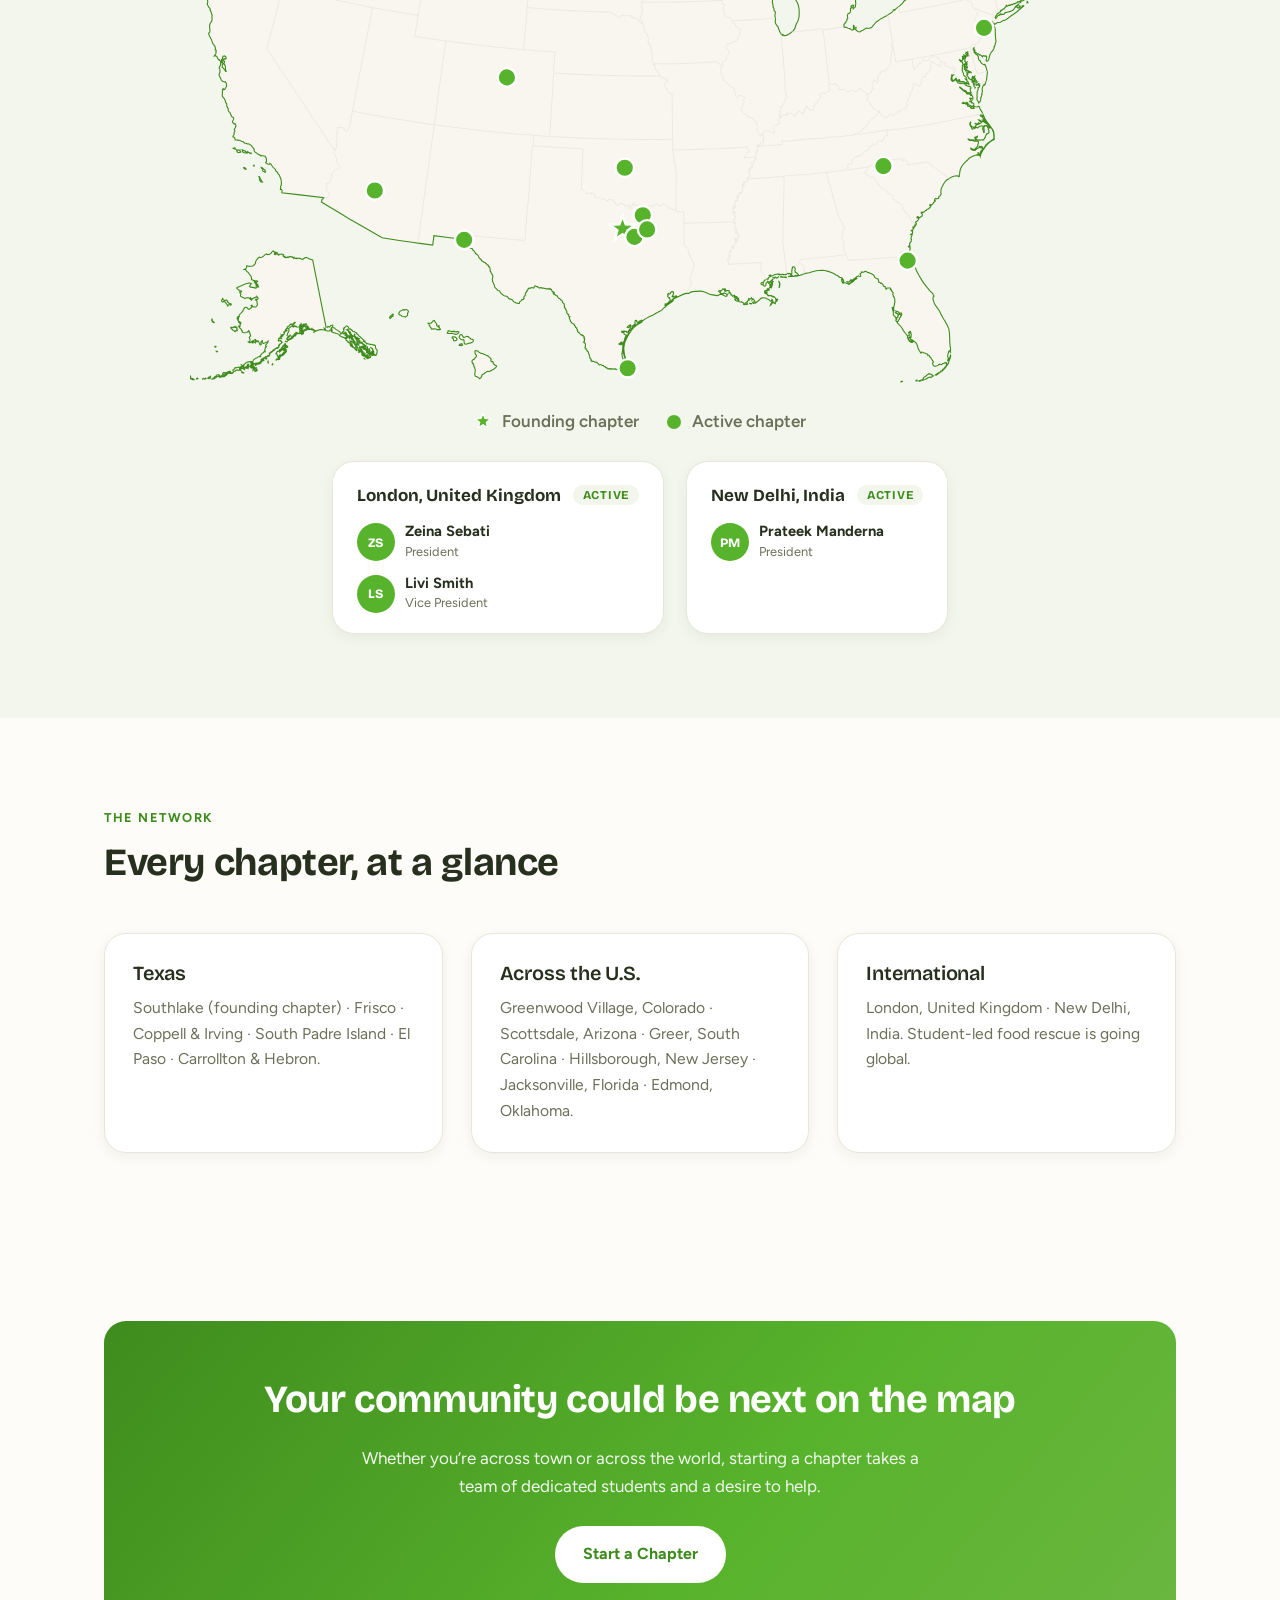
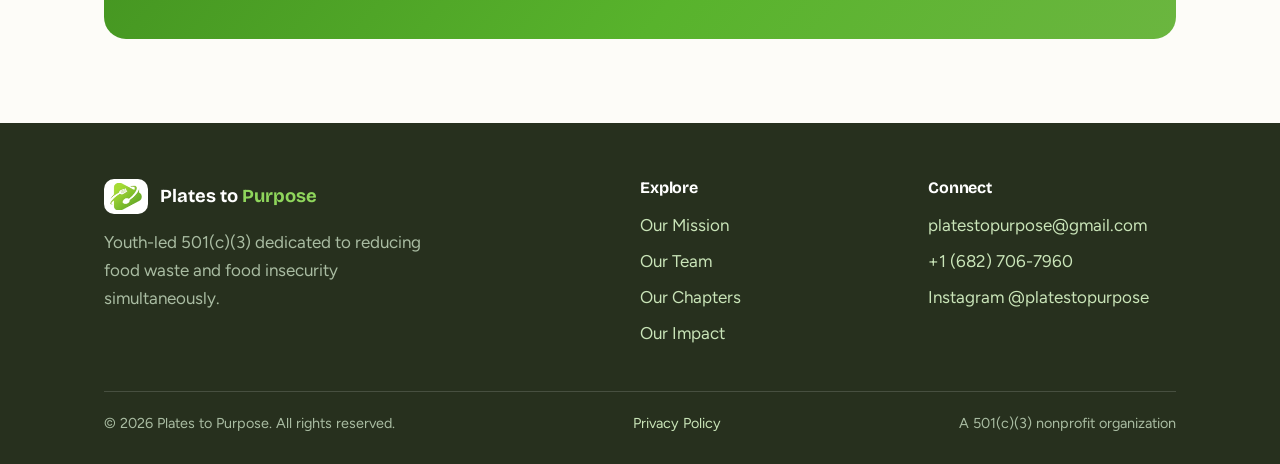
==== commit 7b61e87d: "Move Chapter Presidents to team page, enlarge photos" ====
--- a/chapters.html
+++ b/chapters.html
@@ -25,102 +25,6 @@
           local students who coordinate food pickups, manage deliveries, and
           build partnerships in their own community.
         </p>
-      </div>
-    </section>
-
-    <!-- ================= CHAPTER PRESIDENTS ================= -->
-    <!-- Grid of chapter leads across the network. To add a new president:
-         copy one <div class="president"> block and update the photo, name,
-         and location. Use assets/images/blank-profile.svg for anyone whose
-         headshot hasn't been submitted yet. Four cards per row on desktop. -->
-    <section class="section">
-      <div class="container">
-        <div class="section-intro section-intro--center reveal">
-          <span class="eyebrow">The Network</span>
-          <h2>Chapter Presidents</h2>
-          <p>The student leaders running Plates to Purpose chapters across the country.</p>
-        </div>
-
-        <div class="president-grid reveal">
-          <div class="president">
-            <img class="president-photo" src="assets/images/leader-rish.jpg" alt="Rishil Shah">
-            <div class="president-name">Rishil Shah</div>
-            <div class="president-location">Southlake, TX</div>
-          </div>
-          <div class="president">
-            <img class="president-photo" src="assets/images/blank-profile.svg" alt="">
-            <div class="president-name">Nevaan Rajaram</div>
-            <div class="president-location">Frisco, TX</div>
-          </div>
-          <div class="president">
-            <img class="president-photo" src="assets/images/blank-profile.svg" alt="">
-            <div class="president-name">Dharani Konjeti</div>
-            <div class="president-location">Coppell &amp; Irving, TX</div>
-          </div>
-          <div class="president">
-            <img class="president-photo" src="assets/images/blank-profile.svg" alt="">
-            <div class="president-name">Om Khurana</div>
-            <div class="president-location">Greenwood Village, CO</div>
-          </div>
-
-          <div class="president">
-            <img class="president-photo" src="assets/images/blank-profile.svg" alt="">
-            <div class="president-name">Niyam Patel</div>
-            <div class="president-location">Scottsdale, AZ</div>
-          </div>
-          <div class="president">
-            <img class="president-photo" src="assets/images/blank-profile.svg" alt="">
-            <div class="president-name">Sahil Aggarwal</div>
-            <div class="president-location">Scottsdale, AZ</div>
-          </div>
-          <div class="president">
-            <img class="president-photo" src="assets/images/blank-profile.svg" alt="">
-            <div class="president-name">Sreekar Bodepudi</div>
-            <div class="president-location">Greer, SC</div>
-          </div>
-          <div class="president">
-            <img class="president-photo" src="assets/images/blank-profile.svg" alt="">
-            <div class="president-name">Katherine Yehl</div>
-            <div class="president-location">Hillsborough, NJ</div>
-          </div>
-
-          <div class="president">
-            <img class="president-photo" src="assets/images/blank-profile.svg" alt="">
-            <div class="president-name">Avi Jain</div>
-            <div class="president-location">Jacksonville, FL</div>
-          </div>
-          <div class="president">
-            <img class="president-photo" src="assets/images/blank-profile.svg" alt="">
-            <div class="president-name">Vrinda Patel</div>
-            <div class="president-location">South Padre Island, TX</div>
-          </div>
-          <div class="president">
-            <img class="president-photo" src="assets/images/blank-profile.svg" alt="">
-            <div class="president-name">Ben Watts</div>
-            <div class="president-location">Edmond, OK</div>
-          </div>
-          <div class="president">
-            <img class="president-photo" src="assets/images/blank-profile.svg" alt="">
-            <div class="president-name">Arnav Tonde</div>
-            <div class="president-location">El Paso, TX</div>
-          </div>
-
-          <div class="president">
-            <img class="president-photo" src="assets/images/blank-profile.svg" alt="">
-            <div class="president-name">Medha Allu</div>
-            <div class="president-location">Carrollton &amp; Hebron, TX</div>
-          </div>
-          <div class="president">
-            <img class="president-photo" src="assets/images/blank-profile.svg" alt="">
-            <div class="president-name">Zeina Sebati</div>
-            <div class="president-location">London, UK</div>
-          </div>
-          <div class="president">
-            <img class="president-photo" src="assets/images/blank-profile.svg" alt="">
-            <div class="president-name">Prateek Manderna</div>
-            <div class="president-location">New Delhi, India</div>
-          </div>
-        </div>
       </div>
     </section>
 
--- a/css/styles.css
+++ b/css/styles.css
@@ -1202,28 +1202,28 @@
 
 .president { text-align: center; }
 .president-photo {
-  width: 96px;
-  height: 96px;
+  width: 128px;
+  height: 128px;
   border-radius: 50%;
   object-fit: cover;
   object-position: center 22%;
-  border: 3px solid var(--green-tint);
+  border: 3px solid var(--white);
   box-shadow: var(--shadow-soft);
-  margin: 0 auto 12px;
+  margin: 0 auto 14px;
   display: block;
 }
 .president-name {
   font-family: var(--font-display);
   font-weight: 700;
   color: var(--ink);
-  font-size: 0.98rem;
+  font-size: 1.02rem;
   line-height: 1.2;
 }
 .president-location {
   color: var(--green-deep);
   font-weight: 500;
-  font-size: 0.82rem;
-  margin-top: 2px;
+  font-size: 0.86rem;
+  margin-top: 3px;
 }
 
 /* Featured Southlake leaders with small square photos */
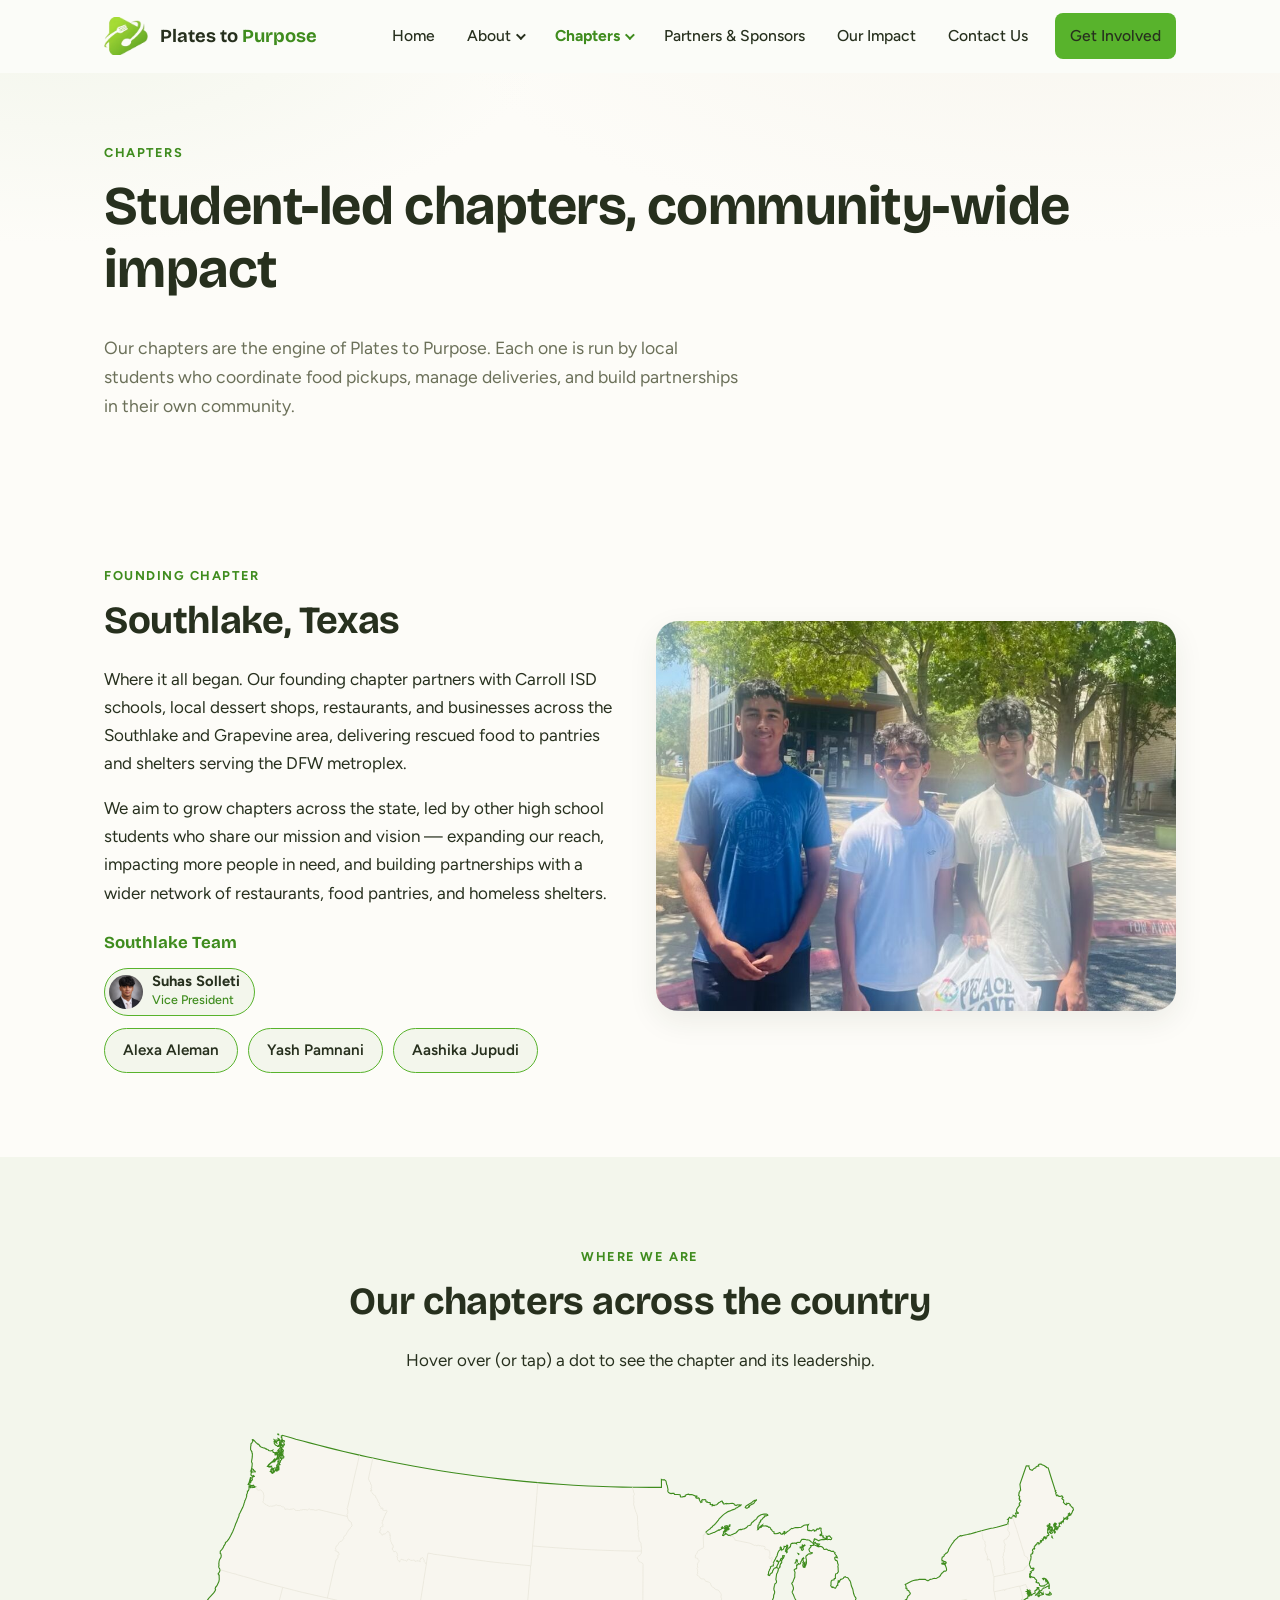
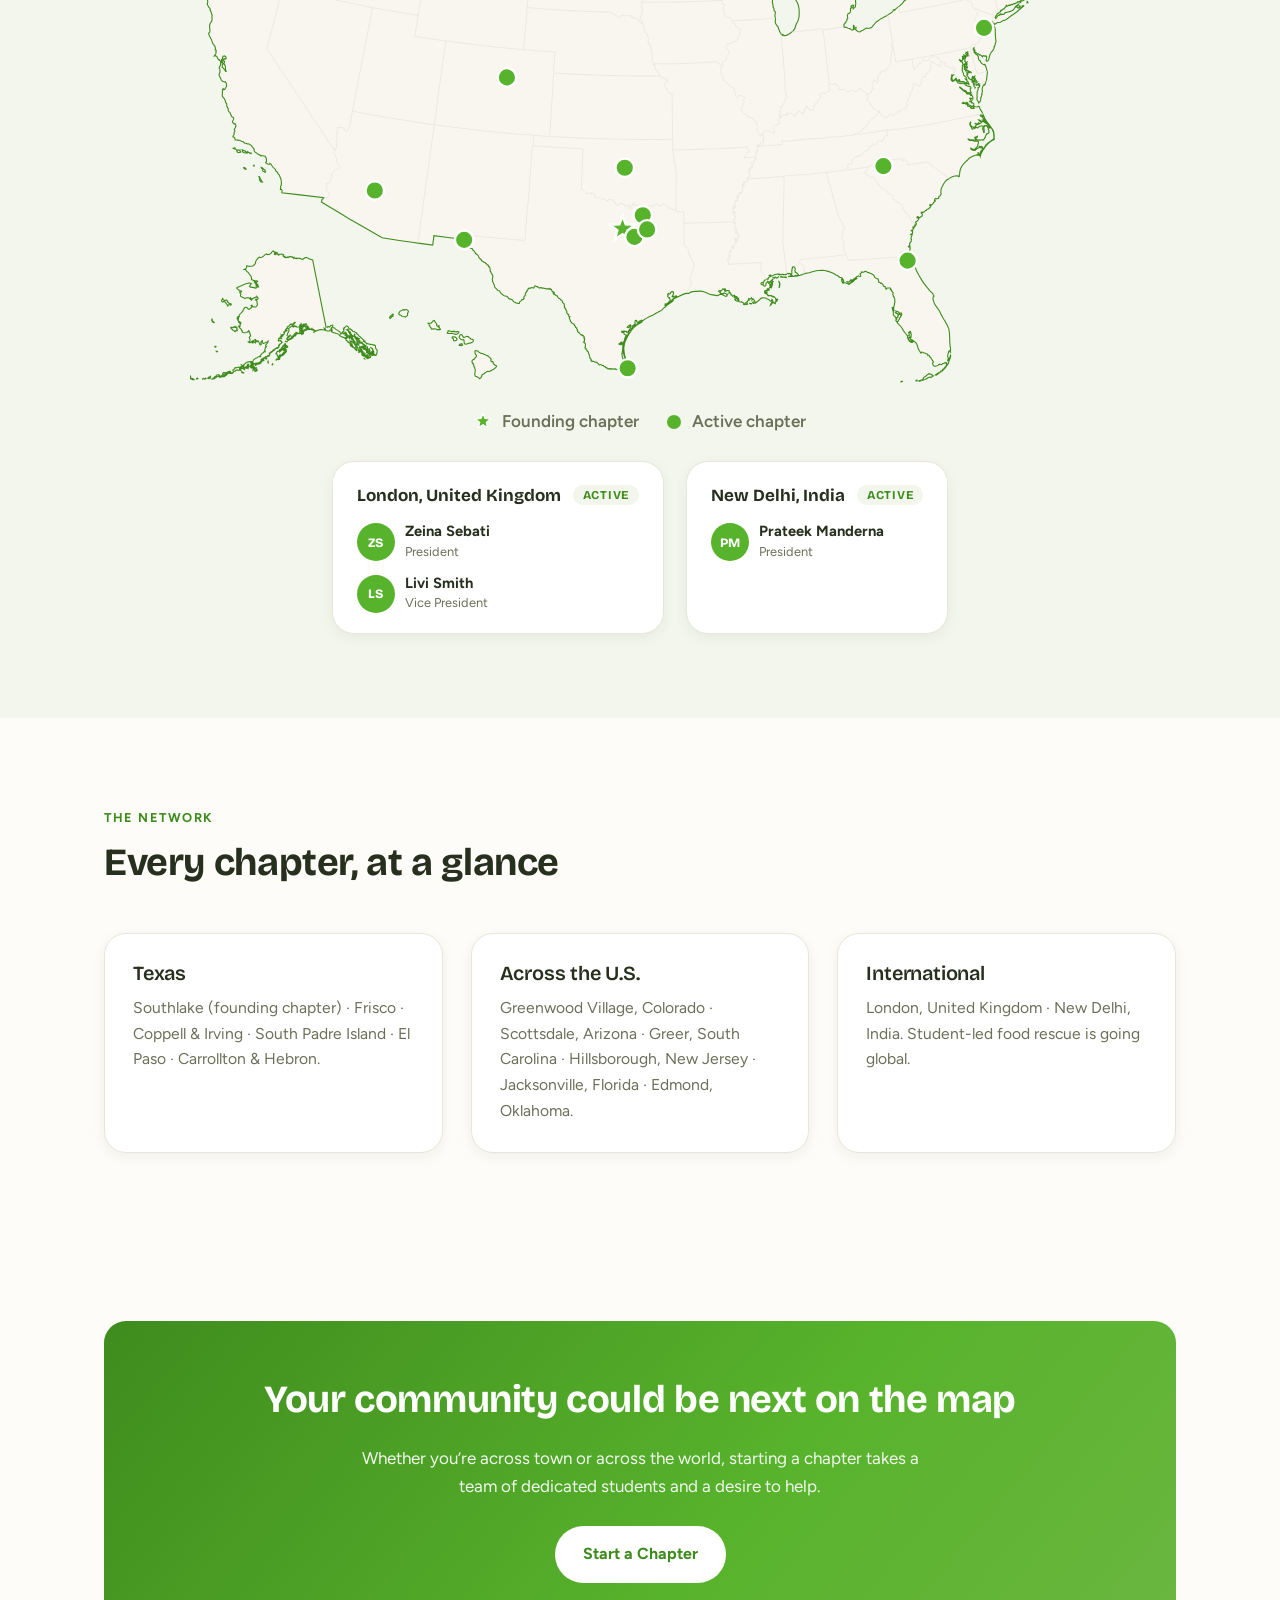
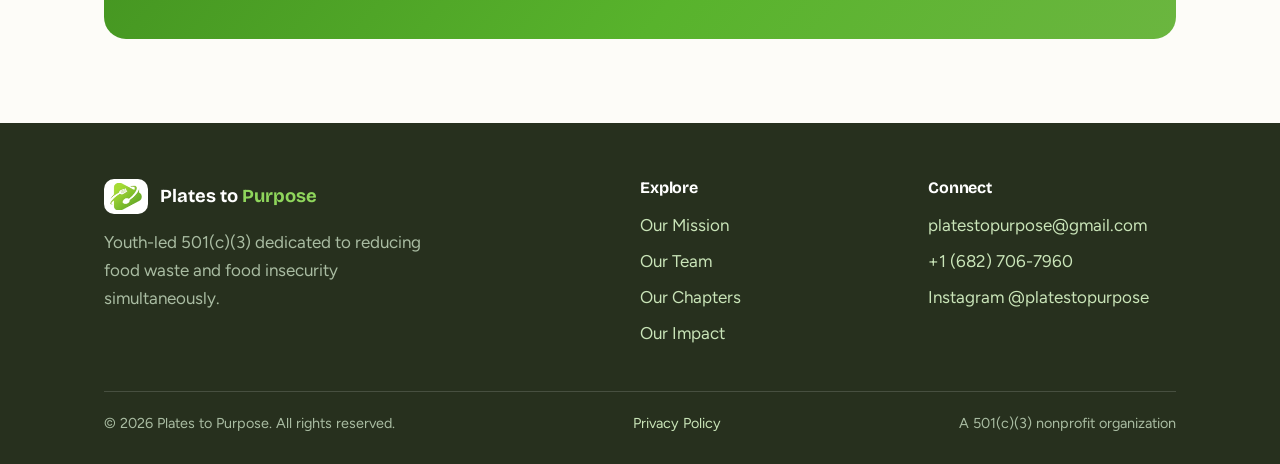
==== commit 11296a55: "Add rish to natty board" ====
--- a/chapters.html
+++ b/chapters.html
@@ -51,16 +51,9 @@
             <!-- Southlake chapter members (names only). To update, edit this list. -->
             <div class="chapter-team">
               <div class="chapter-team-label">Southlake Team</div>
-              <!-- Rish and Suhas featured with photos; others as name chips.
+              <!-- Suhas featured with photo; others as name chips.
                    To add a photo for another member, follow the same pattern. -->
               <div class="chapter-team-featured">
-                <div class="chapter-lead">
-                  <img class="chapter-lead-photo" src="assets/images/leader-rish.jpg" alt="Rish Shah">
-                  <div>
-                    <div class="chapter-lead-name">Rish Shah</div>
-                    <div class="chapter-lead-role">Southlake Director</div>
-                  </div>
-                </div>
                 <div class="chapter-lead">
                   <img class="chapter-lead-photo" src="assets/images/leader-suhas.jpg" alt="Suhas Solleti">
                   <div>
@@ -192,7 +185,6 @@
     // "assets/images/leader-name.jpg" for that person.
     const CHAPTER_LEADERS = {
       "Southlake, TX": [
-        { name: "Rish Shah", role: "Southlake Director", photo: "assets/images/leader-rish.jpg" },
         { name: "Suhas Solleti", role: "Vice President", photo: "assets/images/leader-suhas.jpg" },
         { name: "Alexa Aleman", role: "Secretary", photo: null },
       ],
